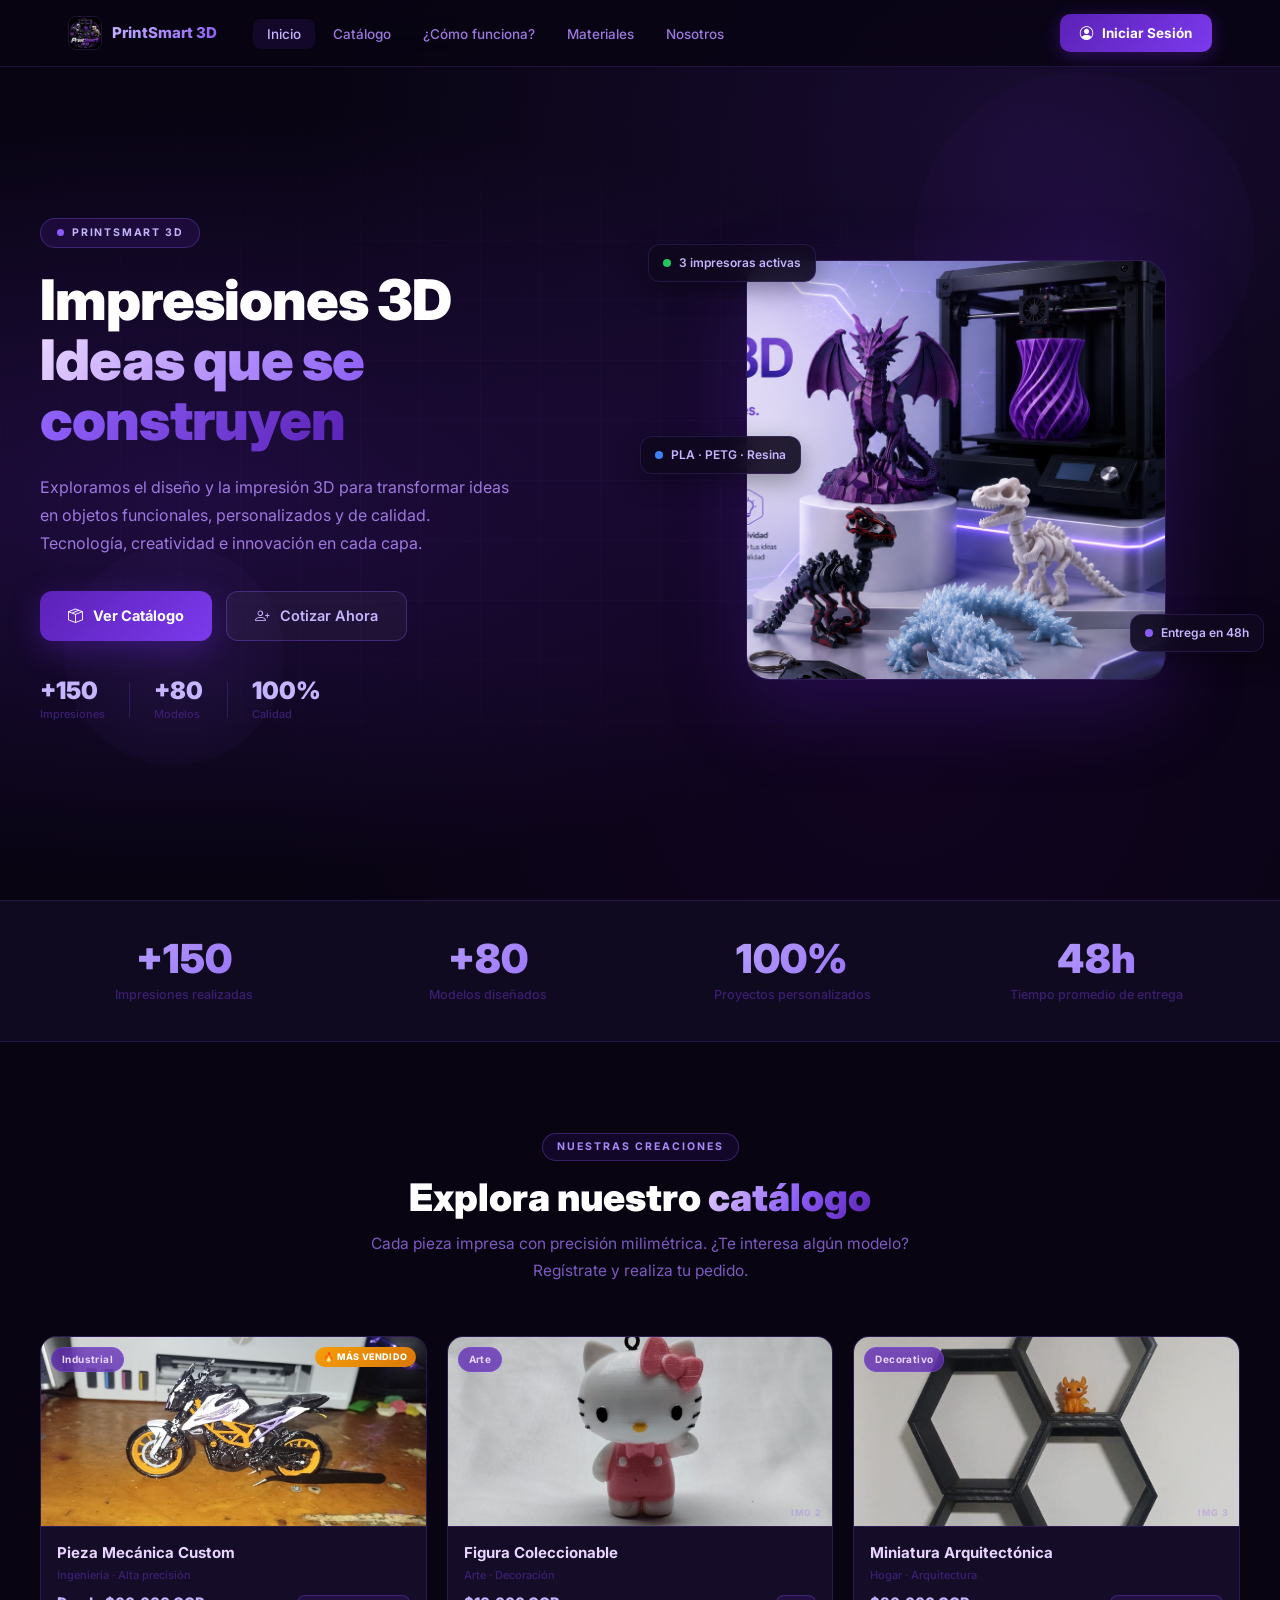
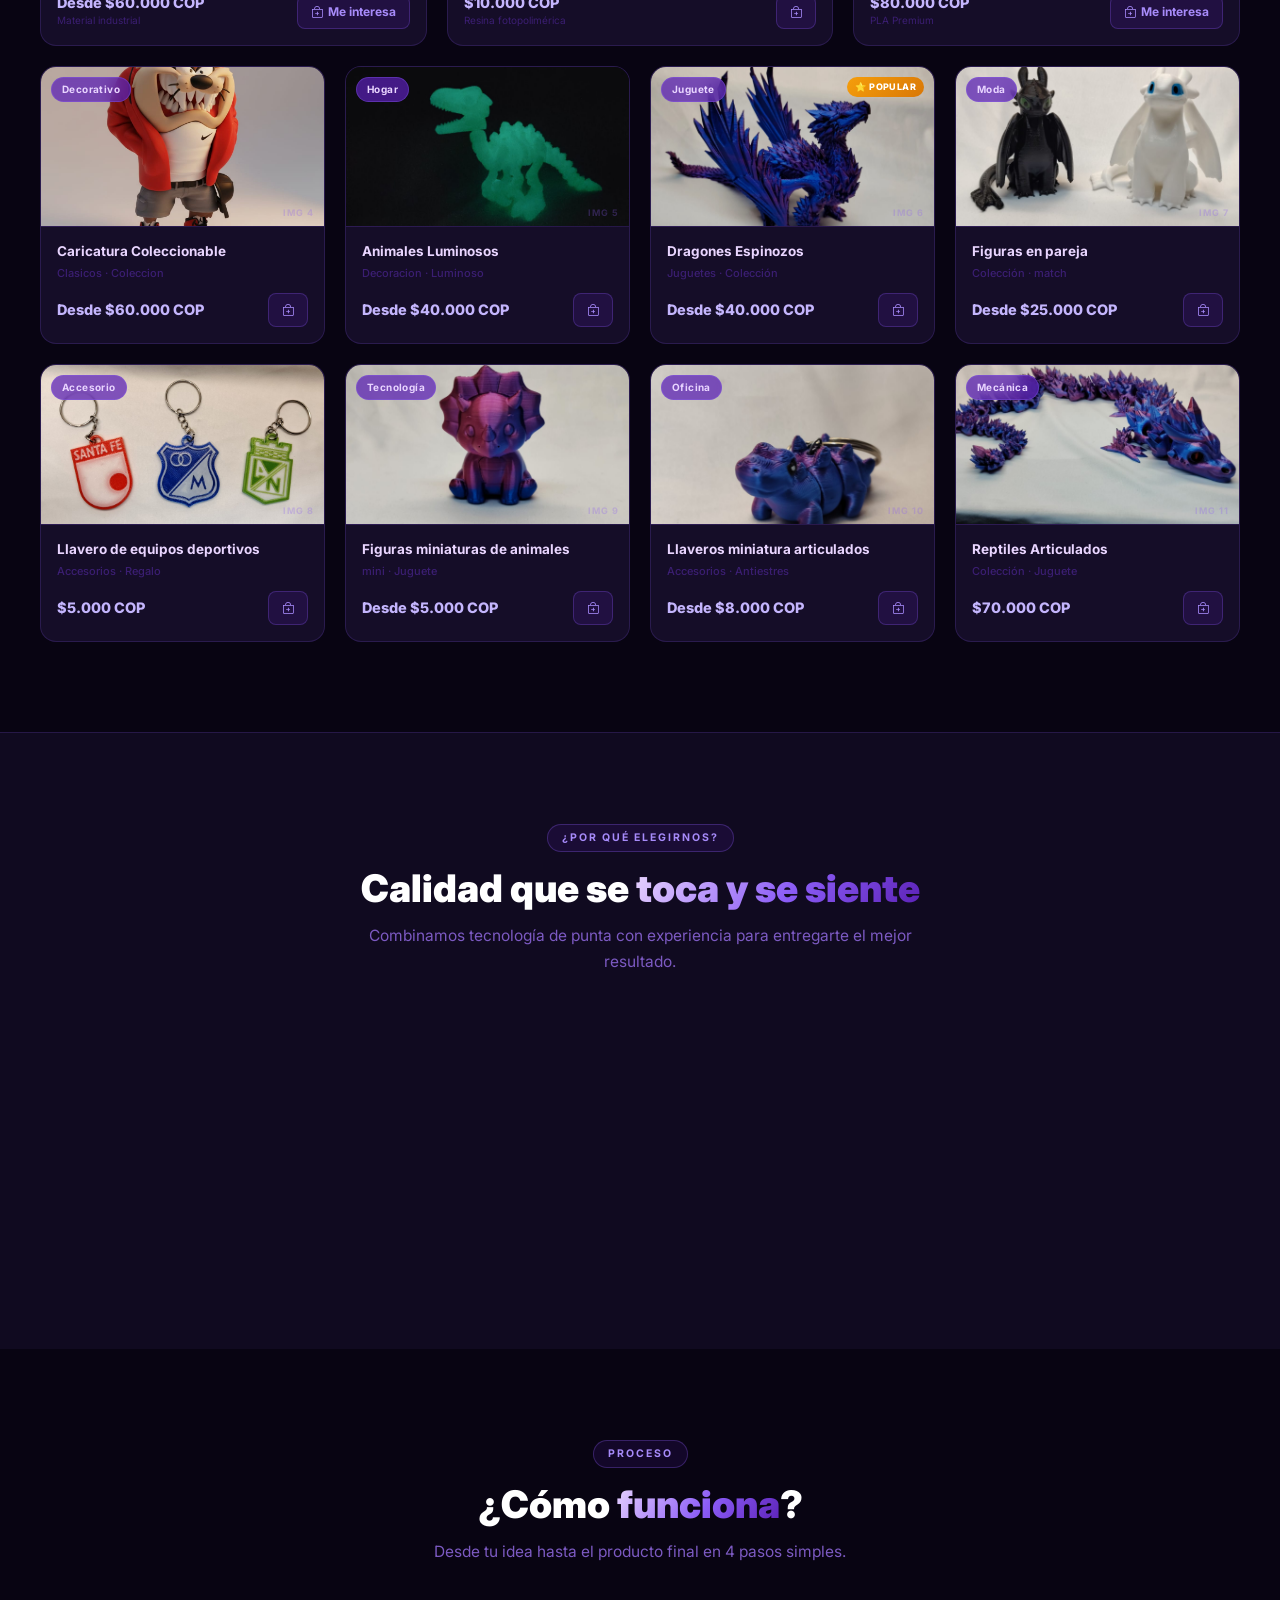
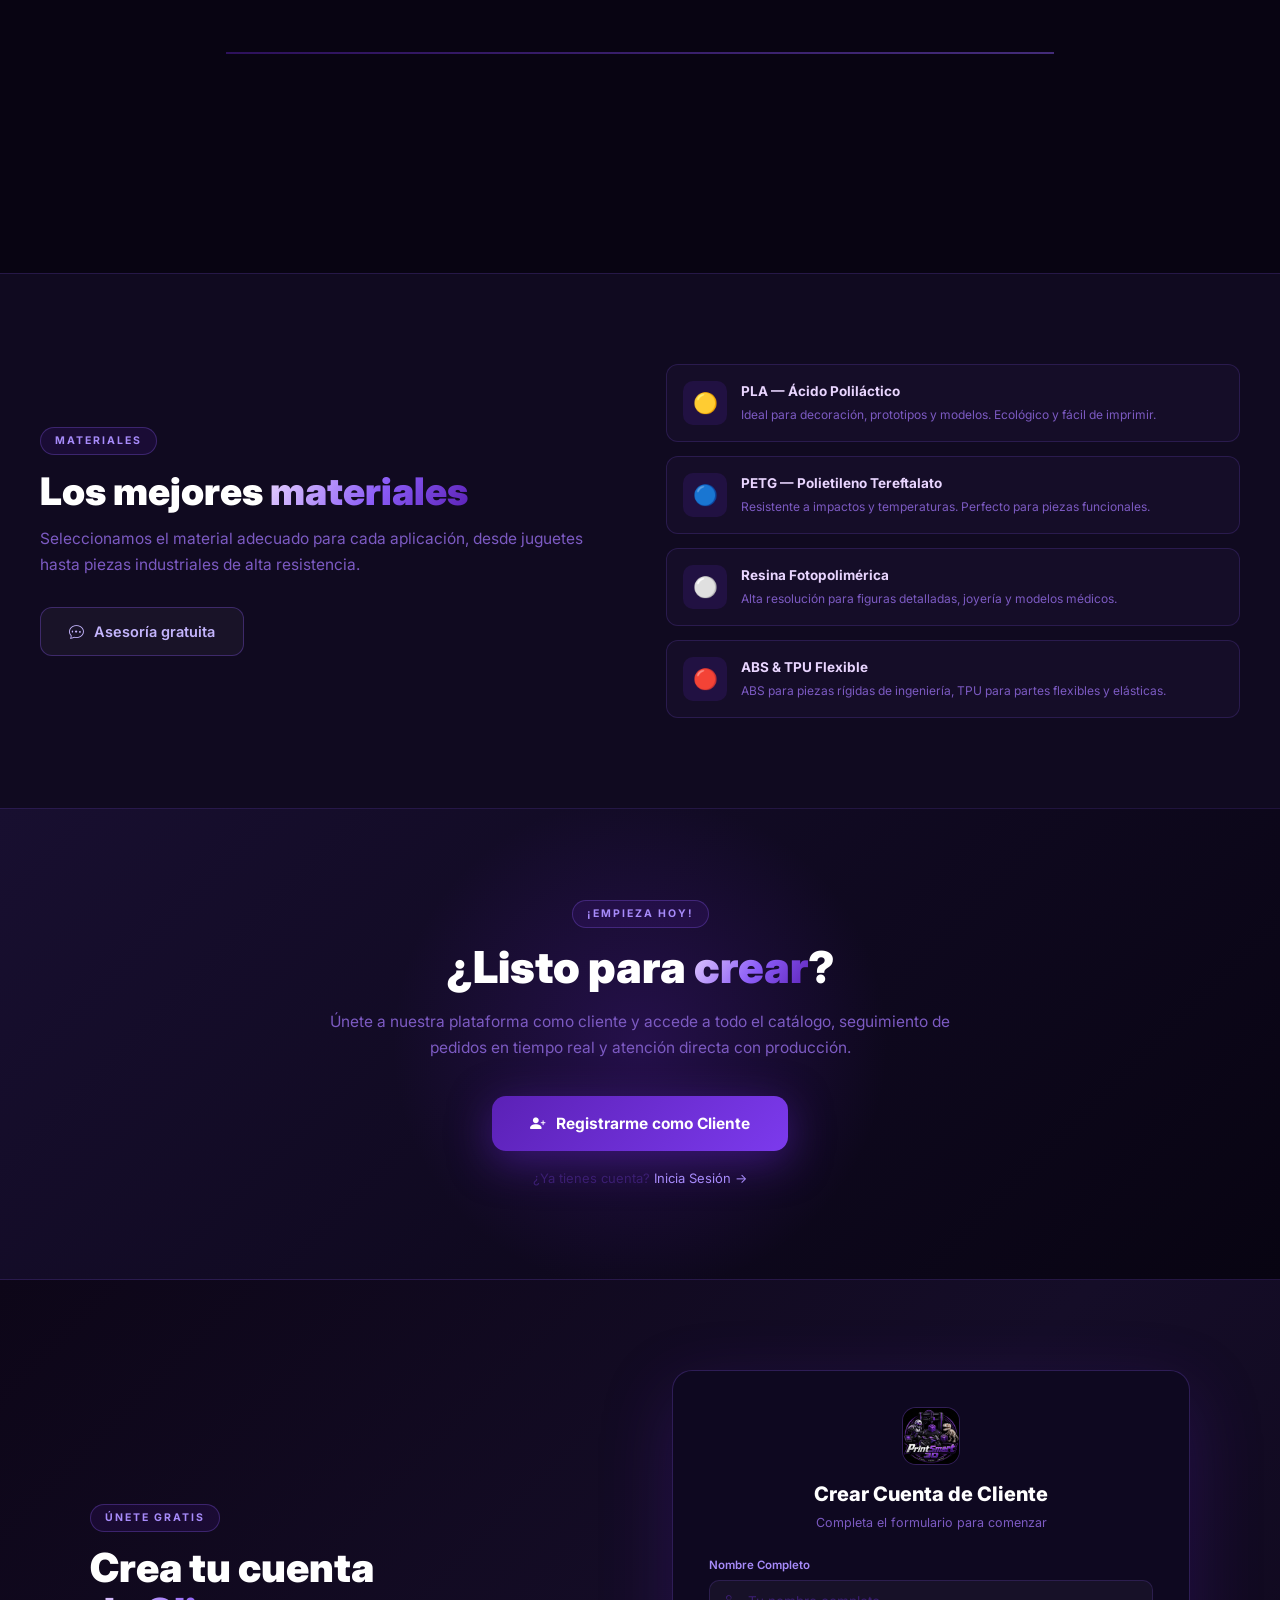
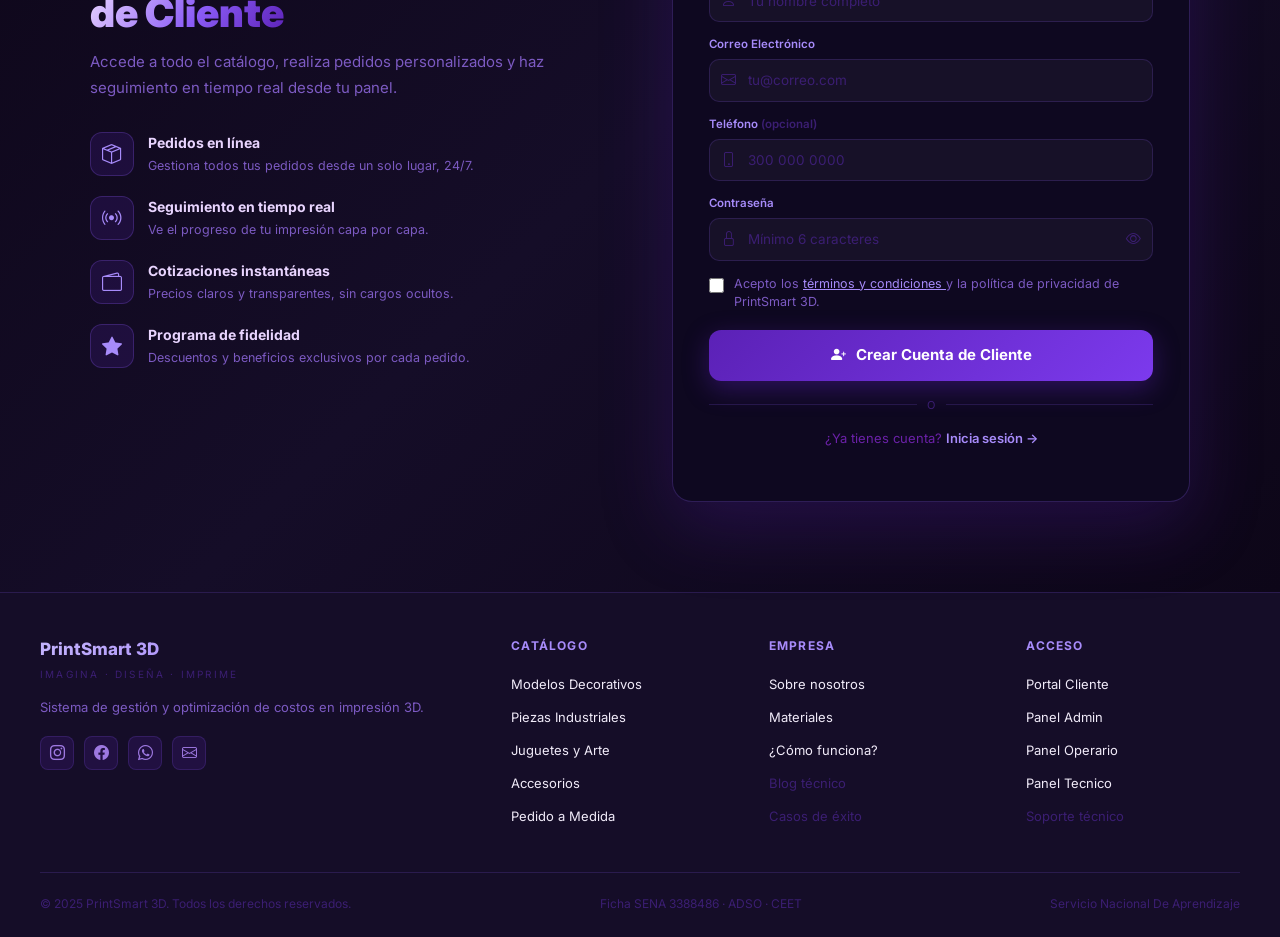
==== 3.TRIMESTRE/1.Prototipo Navegable/index.html @ fa4a5a11 "Modificación index catálogo" ====
<!DOCTYPE html>
<html lang="es">
<head>
  <meta charset="UTF-8" />
  <meta name="viewport" content="width=device-width, initial-scale=1.0"/>
  <title>PrintSmart 3D</title>
  <link rel="icon" type="image/jpeg" href="assets/logo2.jpeg"/>

  <!-- Bootstrap 5 -->
  <link href="https://cdn.jsdelivr.net/npm/bootstrap@5.3.2/dist/css/bootstrap.min.css" rel="stylesheet"/>
  <!-- Bootstrap Icons -->
  <link href="https://cdn.jsdelivr.net/npm/bootstrap-icons@1.11.3/font/bootstrap-icons.min.css" rel="stylesheet"/>
  <!-- Inter Font -->
  <link href="https://fonts.googleapis.com/css2?family=Inter:wght@400;500;600;700;800;900&display=swap" rel="stylesheet"/>

  <!-- CSS propios -->
  <link rel="stylesheet" href="css/variables.css"/>
  <link rel="stylesheet" href="css/landing.css"/>
  <link rel="stylesheet" href="css/style.css"/>
</head>
<body class="landing-body">

<!--NAVBAR-->
<nav class="lnav" id="lnav">
  <div class="lnav-inner">

    <a class="lnav-brand" href="#">
      <img src="assets/logo2.jpeg" alt="PrintSmart 3D" class="lnav-logo-img"/>
      <span class="lnav-brand-txt">PrintSmart 3D</span>
    </a>

    <ul class="lnav-links">
      <li><a href="#inicio"       class="lnav-active">Inicio</a></li>
      <li><a href="#catalogo">Catálogo</a></li>
      <li><a href="#como-funciona">¿Cómo funciona?</a></li>
      <li><a href="#materiales">Materiales</a></li>
      <li><a href="#nosotros">Nosotros</a></li>
    </ul>

    <button class="btn-lnav-login" onclick="abrirModal('Admin')">
      <i class="bi bi-person-circle"></i> Iniciar Sesión
    </button>

  </div>
</nav>

<!--HERO -->
<section class="hero-wrap" id="inicio">
  <div class="hero-grid-bg"></div>
  <div class="hero-orb o1"></div>
  <div class="hero-orb o2"></div>

  <div class="hero-inner">

    <!-- Texto izquierdo -->
    <div>
      <div class="hero-badge">
        <div class="badge-pulse"></div>
        PrintSmart 3D
      </div>

      <h1 class="hero-h1">
        Impresiones 3D<br>
        <span class="grad-txt">Ideas que se construyen</span>
      </h1>

      <p class="hero-desc">
        Exploramos el diseño y la impresión 3D para transformar ideas
        en objetos funcionales, personalizados y de calidad.
        Tecnología, creatividad e innovación en cada capa.
      </p>

      <div class="hero-btns">
        <button class="btn-hero-p"
          onclick="document.getElementById('catalogo').scrollIntoView({behavior:'smooth'})">
          <i class="bi bi-box-seam"></i> Ver Catálogo
        </button>
        <button class="btn-hero-s" onclick="irARegistro()">
          <i class="bi bi-person-plus"></i> Cotizar Ahora
        </button>
      </div>

      <div class="hero-ministats">
        <div class="hero-mini-item">
          <div class="hero-mini-num">+150</div>
          <div class="hero-mini-lbl">Impresiones</div>
        </div>
        <div class="hero-mini-div"></div>
        <div class="hero-mini-item">
          <div class="hero-mini-num">+80</div>
          <div class="hero-mini-lbl">Modelos</div>
        </div>
        <div class="hero-mini-div"></div>
        <div class="hero-mini-item">
          <div class="hero-mini-num">100%</div>
          <div class="hero-mini-lbl">Calidad</div>
        </div>
      </div>
    </div>

    <!-- Visual derecho — IMAGEN HERO (espacio para foto principal) -->
    <div class="hero-visual">
      <div class="hchip c1">
        <div class="cdot verde"></div> 3 impresoras activas
      </div>
      <div class="hchip c2">
        <div class="cdot morado"></div> Entrega en 48h
      </div>
      <div class="hchip c3">
        <div class="cdot azul"></div> PLA · PETG · Resina
      </div>

      <div class="hero-frame">
          <img src="img/impre.png"
              style="width:120%; height:120%; object-fit:cover;"/>
        </div>
      </div>
    </div>

  </div>
</section>

<!-- BARRA DE ESTADÍSTICAS -->
<section class="stats-bar">
  <div class="stats-inner">
    <div class="fade-up">
      <div class="stat-num">+150</div>
      <div class="stat-lbl">Impresiones realizadas</div>
    </div>
    <div class="fade-up">
      <div class="stat-num">+80</div>
      <div class="stat-lbl">Modelos diseñados</div>
    </div>
    <div class="fade-up">
      <div class="stat-num">100%</div>
      <div class="stat-lbl">Proyectos personalizados</div>
    </div>
    <div class="fade-up">
      <div class="stat-num">48h</div>
      <div class="stat-lbl">Tiempo promedio de entrega</div>
    </div>
  </div>
</section>

<!--CATÁLOGO — 11 PRODUCTOS -->
<section class="catalogo-sec" id="catalogo">
  <div class="sec-wrap">

    <div class="cat-header">
      <div class="sec-tag">Nuestras Creaciones</div>
      <h2 class="sec-h2">Explora nuestro <span class="grad-txt">catálogo</span></h2>
      <p class="sec-sub">
        Cada pieza impresa con precisión milimétrica.
        ¿Te interesa algún modelo? Regístrate y realiza tu pedido.
      </p>
    </div>

    <!-- ── FILA 1: 1 grande + 2 medianos ── -->
    <div class="prod-fila-top">

      <!-- PRODUCTO 1 — FEATURED -->
      <div class="pcard featured" onclick="mostrarInteres('Pieza Mecánica Custom')">
        <div class="pimg">
          <img src="img/7.jpeg"
              style="width:100%; height:100%; object-fit:cover;"/>
          <div class="pimg-icon">
            <i class="bi bi-gear-wide-connected"></i>
            <span class="pimg-lbl">AGREGA TU IMAGEN AQUÍ</span>
          </div>
          <span class="pbadge">Industrial</span>
          <span class="pbadge-hot">🔥 Más vendido</span>
          <span class="img-num">IMG 1</span>
        </div>
        <div class="pbody">
          <div class="pnombre">Pieza Mecánica Custom</div>
          <div class="pcategoria">Ingeniería · Alta precisión</div>
          <div class="pdesc">
            Piezas de repuesto o diseño propio para maquinaria industrial.
            Tolerancias ajustadas, material resistente a altas temperaturas.
          </div>
          <div class="ptags">
            <span class="ptag">PEEK</span>
            <span class="ptag">Nylon</span>
            <span class="ptag">ABS</span>
          </div>
          <div class="pfooter">
            <div>
              <div class="pprecio">Desde $60.000 COP</div>
              <div class="pmaterial">Material industrial</div>
            </div>
            <button class="btn-interes"
              onclick="event.stopPropagation(); mostrarInteres('Pieza Mecánica Custom')">
              <i class="bi bi-bag-plus"></i> Me interesa
            </button>
          </div>
        </div>
      </div>

      <!-- PRODUCTO 2 — MEDIUM -->
      <div class="pcard medium" onclick="mostrarInteres('Figura Coleccionable')">
        <div class="pimg">
            <img src="img/9.jpeg"
              style="width:100%; height:100%; object-fit:cover;"/>
          <div class="pimg-icon">
            <i class="bi bi-person-arms-up"></i>
          </div>
          <span class="pbadge">Arte</span>
          <span class="img-num">IMG 2</span>
        </div>
        <div class="pbody">
          <div class="pnombre">Figura Coleccionable</div>
          <div class="pcategoria">Arte · Decoración</div>
          <div class="pfooter">
            <div>
              <div class="pprecio">$10.000 COP</div>
              <div class="pmaterial">Resina fotopolimérica</div>
            </div>
           <button class="btn-interes"
              onclick="event.stopPropagation(); mostrarInteres('Pieza Mecánica Custom')">
              <i class="bi bi-bag-plus"></i>
            </button>
          </div>
        </div>
      </div>

      <!-- PRODUCTO 3 — MEDIUM -->
      <div class="pcard medium" onclick="mostrarInteres('Repisa Arquitectónica')">
        <div class="pimg">
          <img src="img/8.jpeg"
            style="width:100%; height:100%; object-fit:cover;"/>
          <div class="pimg-icon">
            <i class="bi bi-buildings"></i>
          </div>
          <span class="pbadge">Decorativo</span>
          <span class="img-num">IMG 3</span>
        </div>
        <div class="pbody">
          <div class="pnombre">Miniatura Arquitectónica</div>
          <div class="pcategoria">Hogar · Arquitectura</div>
          <div class="pfooter">
            <div>
              <div class="pprecio">$80.000 COP</div>
              <div class="pmaterial">PLA Premium</div>
            </div>
            <button class="btn-interes"
              onclick="event.stopPropagation(); mostrarInteres('Repisa Arquitectónica')">
              <i class="bi bi-bag-plus"></i> Me interesa
            </button>
          </div>
        </div>
      </div>

    </div><!-- fin fila-top -->

    <!-- ── FILA 2: 4 pequeños ── -->
    <div class="prod-fila-mid">

      <!-- PRODUCTO 4 -->
      <div class="pcard small" onclick="mostrarInteres('Caricatura Coleccionable')">
        <div class="pimg">
          <img src="img/6.jpeg"
              style="width:100%; height:100%; object-fit:cover;"/>
          <div class="pimg-icon"><i class="bi bi-tsunami"></i></div>
          <span class="pbadge">Decorativo</span>
          <span class="img-num">IMG 4</span>
        </div>
        <div class="pbody">
          <div class="pnombre">Caricatura Coleccionable</div>
          <div class="pcategoria">Clasicos · Coleccion</div>
          <div class="pfooter">
            <div><div class="pprecio">Desde $60.000 COP</div></div>
            <button class="btn-interes"
              onclick="event.stopPropagation(); mostrarInteres('Caricatura Coleccionable')">
              <i class="bi bi-bag-plus"></i>
            </button>
          </div>
        </div>
      </div>

      <!-- PRODUCTO 5 -->
      <div class="pcard small" onclick="mostrarInteres('Animales Luminosos')">
        <div class="pimg">
          <img src="img/5.jpeg"
              style="width:100%; height:100%; object-fit:cover;"/>
          <div class="pimg-icon"><i class="bi bi-flower1"></i></div>
          <span class="pbadge">Hogar</span>
          <span class="img-num">IMG 5</span>
        </div>
        <div class="pbody">
          <div class="pnombre">Animales Luminosos</div>
          <div class="pcategoria">Decoracion · Luminoso</div>
          <div class="pfooter">
            <div><div class="pprecio">Desde $40.000 COP</div></div>
            <button class="btn-interes"
              onclick="event.stopPropagation(); mostrarInteres('Animales Luminosos')">
              <i class="bi bi-bag-plus"></i>
            </button>
          </div>
        </div>
      </div>

      <!-- PRODUCTO 6 -->
      <div class="pcard small" onclick="mostrarInteres('Dragones Espinozos')">
        <div class="pimg">
         <img src="img/4.jpeg"
              style="width:100%; height:100%; object-fit:cover;"/>
          <div class="pimg-icon"><i class="bi bi-diagram-3"></i></div>
          <span class="pbadge">Juguete</span>
          <span class="pbadge-hot">⭐ Popular</span>
          <span class="img-num">IMG 6</span>
        </div>
        <div class="pbody">
          <div class="pnombre">Dragones Espinozos</div>
          <div class="pcategoria">Juguetes · Colección</div>
          <div class="pfooter">
            <div><div class="pprecio">Desde $40.000 COP</div></div>
            <button class="btn-interes"
              onclick="event.stopPropagation(); mostrarInteres('Dragones Espinozos')">
              <i class="bi bi-bag-plus"></i>
            </button>
          </div>
        </div>
      </div>

      <!-- PRODUCTO 7 -->
      <div class="pcard small" onclick="mostrarInteres('Figuras en pareja')">
        <div class="pimg">
          <img src="img/2.jpeg"
              style="width:100%; height:100%; object-fit:cover;"/>
          <div class="pimg-icon"><i class="bi bi-gem"></i></div>
          <span class="pbadge">Moda</span>
          <span class="img-num">IMG 7</span>
        </div>
        <div class="pbody">
          <div class="pnombre">Figuras en pareja</div>
          <div class="pcategoria">Colección · match</div>
          <div class="pfooter">
            <div><div class="pprecio">Desde $25.000 COP</div></div>
            <button class="btn-interes"
              onclick="event.stopPropagation(); mostrarInteres('Figuras en pareja')">
              <i class="bi bi-bag-plus"></i>
            </button>
          </div>
        </div>
      </div>

    </div><!-- fin fila-mid -->

    <!-- ── FILA 3: 4 pequeños ── -->
    <div class="prod-fila-bot">

      <!-- PRODUCTO 8 -->
      <div class="pcard small" onclick="mostrarInteres('Llavero de equipos deportivos')">
        <div class="pimg">
          <img src="img/3.jpeg"
              style="width:100%; height:100%; object-fit:cover;"/>
          <div class="pimg-icon"><i class="bi bi-key-fill"></i></div>
          <span class="pbadge">Accesorio</span>
          <span class="img-num">IMG 8</span>
        </div>
        <div class="pbody">
          <div class="pnombre">Llavero de equipos deportivos</div>
          <div class="pcategoria">Accesorios · Regalo</div>
          <div class="pfooter">
            <div><div class="pprecio">$5.000 COP</div></div>
            <button class="btn-interes"
              onclick="event.stopPropagation(); mostrarInteres('Llavero de equipos deportivos')">
              <i class="bi bi-bag-plus"></i>
            </button>
          </div>
        </div>
      </div>

      <!-- PRODUCTO 9 -->
      <div class="pcard small" onclick="mostrarInteres('Figuras miniaturas de animales')">
        <div class="pimg">
          <img src="img/12.jpeg"
              style="width:100%; height:100%; object-fit:cover;"/>
          <div class="pimg-icon"><i class="bi bi-motherboard"></i></div>
          <span class="pbadge">Tecnología</span>
          <span class="img-num">IMG 9</span>
        </div>
        <div class="pbody">
          <div class="pnombre">Figuras miniaturas de animales</div>
          <div class="pcategoria">mini · Juguete</div>
          <div class="pfooter">
            <div><div class="pprecio">Desde $5.000 COP</div></div>
            <button class="btn-interes"
              onclick="event.stopPropagation(); mostrarInteres('Figuras miniaturas de animales')">
              <i class="bi bi-bag-plus"></i>
            </button>
          </div>
        </div>
      </div>

      <!-- PRODUCTO 10 -->
      <div class="pcard small" onclick="mostrarInteres('Llaveros miniatura articulados')">
        <div class="pimg">
         <img src="img/11.jpeg"
              style="width:100%; height:100%; object-fit:cover;"/>
          <div class="pimg-icon"><i class="bi bi-laptop"></i></div>
          <span class="pbadge">Oficina</span>
          <span class="img-num">IMG 10</span>
        </div>
        <div class="pbody">
          <div class="pnombre">Llaveros miniatura articulados</div>
          <div class="pcategoria">Accesorios · Antiestres</div>
          <div class="pfooter">
            <div><div class="pprecio">Desde $8.000 COP</div></div>
            <button class="btn-interes"
              onclick="event.stopPropagation(); mostrarInteres('Llaveros miniatura articulados')">
              <i class="bi bi-bag-plus"></i>
            </button>
          </div>
        </div>
      </div>

      <!-- PRODUCTO 11 -->
      <div class="pcard small" onclick="mostrarInteres('Reptiles Articulados')">
        <div class="pimg">
          <img src="img/1.jpeg"
              style="width:100%; height:100%; object-fit:cover;"/>
          <div class="pimg-icon"><i class="bi bi-gear-fill"></i></div>
          <span class="pbadge">Mecánica</span>
          <span class="img-num">IMG 11</span>
        </div>
        <div class="pbody">
          <div class="pnombre">Reptiles Articulados</div>
          <div class="pcategoria">Colección · Juguete</div>
          <div class="pfooter">
            <div><div class="pprecio">$70.000 COP</div></div>
            <button class="btn-interes"
              onclick="event.stopPropagation(); mostrarInteres('Reptiles Articulados')">
              <i class="bi bi-bag-plus"></i>
            </button>
          </div>
        </div>
      </div>

    </div><!-- fin fila-bot -->

  </div><!-- fin sec-wrap -->
</section>

<!--¿POR QUÉ ELEGIRNOS?-->
<section class="features-sec" id="nosotros">
  <div class="sec-wrap text-center">
    <div class="sec-tag">¿Por qué elegirnos?</div>
    <h2 class="sec-h2">Calidad que se <span class="grad-txt">toca y se siente</span></h2>
    <p class="sec-sub">
      Combinamos tecnología de punta con experiencia para entregarte el mejor resultado.
    </p>

    <div class="features-grid">
      <div class="fcard fade-up">
        <div class="fcard-ico">🖨️</div>
        <div class="fcard-titulo">Diseño 3D a Medida</div>
        <div class="fcard-desc">
          Modelamos desde cero o adaptamos tu archivo.
          Resolución de hasta 0.05 mm por capa.
        </div>
      </div>
      <div class="fcard fade-up">
        <div class="fcard-ico">🧪</div>
        <div class="fcard-titulo">Materiales Variados</div>
        <div class="fcard-desc">
          PLA, PETG, ABS, TPU, Resina fotopolimérica
          y más según tu necesidad específica.
        </div>
      </div>
      <div class="fcard fade-up">
        <div class="fcard-ico">🎯</div>
        <div class="fcard-titulo">Impresión Precisa</div>
        <div class="fcard-desc">
          Control de calidad en cada etapa del proceso.
          Cada capa, un compromiso con el detalle.
        </div>
      </div>
      <div class="fcard fade-up">
        <div class="fcard-ico">⚡</div>
        <div class="fcard-titulo">Entrega Rápida</div>
        <div class="fcard-desc">
          Desde prototipos hasta proyectos creativos.
          Entrega garantizada en 24–72 horas.
        </div>
      </div>
    </div>
  </div>
</section>

<!-- ¿CÓMO FUNCIONA?-->
<section class="proceso-sec" id="como-funciona">
  <div class="sec-wrap text-center">
    <div class="sec-tag">Proceso</div>
    <h2 class="sec-h2">¿Cómo <span class="grad-txt">funciona</span>?</h2>
    <p class="sec-sub">Desde tu idea hasta el producto final en 4 pasos simples.</p>

    <div class="proceso-steps">
      <div class="pstep fade-up">
        <div class="step-num">01</div>
        <div class="step-titulo">Elige tu modelo</div>
        <div class="step-desc">
          Explora nuestro catálogo o cuéntanos tu idea personalizada.
        </div>
      </div>
      <div class="pstep fade-up">
        <div class="step-num">02</div>
        <div class="step-titulo">Regístrate</div>
        <div class="step-desc">
          Crea tu cuenta de cliente para gestionar y rastrear tu pedido.
        </div>
      </div>
      <div class="pstep fade-up">
        <div class="step-num">03</div>
        <div class="step-titulo">Imprimimos</div>
        <div class="step-desc">
          Nuestros técnicos procesan y validan cada pieza con precisión.
        </div>
      </div>
      <div class="pstep fade-up">
        <div class="step-num">04</div>
        <div class="step-titulo">Entregamos</div>
        <div class="step-desc">
          Recibe tu producto terminado con garantía de calidad incluida.
        </div>
      </div>
    </div>
  </div>
</section>

<!-- MATERIALES-->
<section class="mat-sec" id="materiales">
  <div class="sec-wrap">
    <div class="mat-grid">

      <div>
        <div class="sec-tag">Materiales</div>
        <h2 class="sec-h2" style="text-align:left;">
          Los mejores <span class="grad-txt">materiales</span>
        </h2>
        <p class="sec-sub" style="text-align:left; max-width:100%; margin:0 0 28px;">
          Seleccionamos el material adecuado para cada aplicación,
          desde juguetes hasta piezas industriales de alta resistencia.
        </p>
        <button class="btn-hero-s" onclick="abrirModal('Cliente')">
          <i class="bi bi-chat-dots"></i> Asesoría gratuita
        </button>
      </div>

      <div>
        <div class="mat-item fade-up">
          <div class="mat-ico">🟡</div>
          <div>
            <div class="mat-nombre">PLA — Ácido Poliláctico</div>
            <div class="mat-desc">
              Ideal para decoración, prototipos y modelos. Ecológico y fácil de imprimir.
            </div>
          </div>
        </div>
        <div class="mat-item fade-up">
          <div class="mat-ico">🔵</div>
          <div>
            <div class="mat-nombre">PETG — Polietileno Tereftalato</div>
            <div class="mat-desc">
              Resistente a impactos y temperaturas. Perfecto para piezas funcionales.
            </div>
          </div>
        </div>
        <div class="mat-item fade-up">
          <div class="mat-ico">⚪</div>
          <div>
            <div class="mat-nombre">Resina Fotopolimérica</div>
            <div class="mat-desc">
              Alta resolución para figuras detalladas, joyería y modelos médicos.
            </div>
          </div>
        </div>
        <div class="mat-item fade-up">
          <div class="mat-ico">🔴</div>
          <div>
            <div class="mat-nombre">ABS & TPU Flexible</div>
            <div class="mat-desc">
              ABS para piezas rígidas de ingeniería, TPU para partes flexibles y elásticas.
            </div>
          </div>
        </div>
      </div>

    </div>
  </div>
</section>

<!--CTA FINAL-->
<section class="cta-sec">
  <div class="cta-glow"></div>
  <div class="cta-inner">
    <div class="sec-tag">¡Empieza hoy!</div>
    <h2 class="cta-h2">
      ¿Listo para <span class="grad-txt">crear</span>?
    </h2>
    <p class="cta-desc">
      Únete a nuestra plataforma como cliente y accede a todo el catálogo,
      seguimiento de pedidos en tiempo real y atención directa con producción.
    </p>
    <button class="btn-cta" onclick="irARegistro()">
    <i class="bi bi-person-plus-fill"></i>
    Registrarme como Cliente
  </button>
    <div class="cta-link">
      ¿Ya tienes cuenta?
      <span onclick="abrirModal('Admin')">Inicia Sesión →</span>
    </div>
  </div>
</section>
<!--SECCIÓN REGISTRO — Crear Cuenta de Cliente-->
<section class="registro-sec" id="sec-registro">
  <div class="registro-inner">

    <!-- Lado izquierdo: Beneficios -->
    <div>
      <div class="sec-tag">Únete gratis</div>
      <h2 class="reg-titulo">
        Crea tu cuenta<br>
        <span class="grad-txt">de Cliente</span>
      </h2>
      <p class="reg-desc">
        Accede a todo el catálogo, realiza pedidos personalizados
        y haz seguimiento en tiempo real desde tu panel.
      </p>

      <div class="reg-beneficios">

        <div class="reg-ben-item">
          <div class="reg-ben-ico"><i class="bi bi-box-seam"></i></div>
          <div>
            <div class="reg-ben-titulo">Pedidos en línea</div>
            <div class="reg-ben-sub">Gestiona todos tus pedidos desde un solo lugar, 24/7.</div>
          </div>
        </div>

        <div class="reg-ben-item">
          <div class="reg-ben-ico"><i class="bi bi-broadcast"></i></div>
          <div>
            <div class="reg-ben-titulo">Seguimiento en tiempo real</div>
            <div class="reg-ben-sub">Ve el progreso de tu impresión capa por capa.</div>
          </div>
        </div>

        <div class="reg-ben-item">
          <div class="reg-ben-ico"><i class="bi bi-wallet2"></i></div>
          <div>
            <div class="reg-ben-titulo">Cotizaciones instantáneas</div>
            <div class="reg-ben-sub">Precios claros y transparentes, sin cargos ocultos.</div>
          </div>
        </div>

        <div class="reg-ben-item">
          <div class="reg-ben-ico"><i class="bi bi-star-fill"></i></div>
          <div>
            <div class="reg-ben-titulo">Programa de fidelidad</div>
            <div class="reg-ben-sub">Descuentos y beneficios exclusivos por cada pedido.</div>
          </div>
        </div>

      </div>
    </div>

    <!-- Lado derecho: Formulario -->
    <div>
      <div class="reg-form-card">

        <div class="reg-form-header">
          <div class="reg-form-logo">
            <img src="assets/logo2.jpeg" alt="PrintSmart 3D"/>
          </div>
          <div class="reg-form-titulo">Crear Cuenta de Cliente</div>
          <div class="reg-form-sub">Completa el formulario para comenzar</div>
        </div>

        <!-- Alerta error -->
        <div class="reg-form-error" id="regFormError"></div>

        <!-- Nombre -->
        <label class="reg-lbl">Nombre Completo</label>
        <div class="reg-field-wrap">
          <i class="bi bi-person reg-field-ico"></i>
          <input type="text" class="reg-field" id="regfNombre"
                 placeholder="Tu nombre completo"/>
        </div>

        <!-- Email -->
        <label class="reg-lbl">Correo Electrónico</label>
        <div class="reg-field-wrap">
          <i class="bi bi-envelope reg-field-ico"></i>
          <input type="email" class="reg-field" id="regfEmail"
                 placeholder="tu@correo.com"/>
        </div>

        <!-- Teléfono -->
        <label class="reg-lbl">
          Teléfono <span style="color:#3B1E72;">(opcional)</span>
        </label>
        <div class="reg-field-wrap">
          <i class="bi bi-phone reg-field-ico"></i>
          <input type="tel" class="reg-field" id="regfTelefono"
                 placeholder="300 000 0000"/>
        </div>

        <!-- Contraseña -->
        <label class="reg-lbl">Contraseña</label>
        <div class="reg-field-wrap">
          <i class="bi bi-lock reg-field-ico"></i>
          <input type="password" class="reg-field" id="regfPass"
                 placeholder="Mínimo 6 caracteres"
                 style="padding-right:42px;"/>
          <span class="reg-field-eye" onclick="toggleRegfPass()">
            <i class="bi bi-eye" id="regfOjo"></i>
          </span>
        </div>

        <!-- Términos -->
        <div style="display:flex;align-items:flex-start;gap:10px;margin-bottom:18px;">
          <input type="checkbox" id="regfTerminos"
                 style="margin-top:3px;accent-color:#7C3AED;
                        cursor:pointer;flex-shrink:0;
                        width:15px;height:15px;"/>
          <label for="regfTerminos"
                 style="font-size:12.5px;color:#7C5AC2;
                        cursor:pointer;line-height:1.5;">
            Acepto los
            <a href="#" style="color:#A78BFA;text-decoration:underline;">
              términos y condiciones
            </a>
            y la política de privacidad de PrintSmart 3D.
          </label>
        </div>

        <!-- Botón -->
        <button class="reg-btn" onclick="registrarClienteForm()">
          <i class="bi bi-person-plus-fill"></i>
          Crear Cuenta de Cliente
        </button>

        <!-- Divider -->
        <div class="reg-divider">
          <div class="reg-divider-line"></div>
          <span>o</span>
          <div class="reg-divider-line"></div>
        </div>

        <p style="text-align:center;font-size:13px;color:#6B21A8;">
          ¿Ya tienes cuenta?
          <span onclick="abrirModal('Cliente')"
                style="color:#A78BFA;cursor:pointer;font-weight:600;">
            Inicia sesión →
          </span>
        </p>

      </div>
    </div>

  </div>
</section>
<!-- FOOTER-->
<footer class="lfooter">
  <div class="footer-grid">

    <div>
      <div class="fbrand-name">PrintSmart 3D</div>
      <div class="ftagline">Imagina · Diseña · Imprime</div>
      <div class="fdesc">
        Sistema de gestión y optimización de costos en impresión 3D.
      </div>
      <div class="fsocials">
        <a class="fsocial-btn" href="#"><i class="bi bi-instagram"></i></a>
        <a class="fsocial-btn" href="#"><i class="bi bi-facebook"></i></a>
        <a class="fsocial-btn" href="#"><i class="bi bi-whatsapp"></i></a>
        <a class="fsocial-btn" href="#"><i class="bi bi-envelope"></i></a>
      </div>
    </div>

    <div>
      <div class="fcol-title">Catálogo</div>
      <ul class="flinks">
        <li><a onclick="document.getElementById('catalogo').scrollIntoView({behavior:'smooth'})">Modelos Decorativos</a></li>
        <li><a onclick="document.getElementById('catalogo').scrollIntoView({behavior:'smooth'})">Piezas Industriales</a></li>
        <li><a onclick="document.getElementById('catalogo').scrollIntoView({behavior:'smooth'})">Juguetes y Arte</a></li>
        <li><a onclick="document.getElementById('catalogo').scrollIntoView({behavior:'smooth'})">Accesorios</a></li>
        <li><a onclick="abrirModal('Cliente')">Pedido a Medida</a></li>
      </ul>
    </div>

    <div>
      <div class="fcol-title">Empresa</div>
      <ul class="flinks">
        <li><a onclick="document.getElementById('nosotros').scrollIntoView({behavior:'smooth'})">Sobre nosotros</a></li>
        <li><a onclick="document.getElementById('materiales').scrollIntoView({behavior:'smooth'})">Materiales</a></li>
        <li><a onclick="document.getElementById('como-funciona').scrollIntoView({behavior:'smooth'})">¿Cómo funciona?</a></li>
        <li><a href="#">Blog técnico</a></li>
        <li><a href="#">Casos de éxito</a></li>
      </ul>
    </div>

    <div>
      <div class="fcol-title">Acceso</div>
      <ul class="flinks">
        <li><a onclick="abrirModal('Cliente')">Portal Cliente</a></li>
        <li><a onclick="abrirModal('Admin')">Panel Admin</a></li>
        <li><a onclick="abrirModal('Operador')">Panel Operario</a></li>
        <li><a onclick="abrirModal('Tecnico')">Panel Tecnico</a></li>
        <li><a href="#">Soporte técnico</a></li>
      </ul>
    </div>

  </div>

  <div class="footer-bottom">
    <span>© 2025 PrintSmart 3D. Todos los derechos reservados.</span>
    <span>Ficha SENA 3388486 · ADSO · CEET</span>
    <span>Servicio Nacional De Aprendizaje</span>
  </div>
</footer>

<!-- MODAL LOGIN / REGISTRO-->
<div class="modal-ov" id="modalOv" onclick="cerrarModalClick(event)">
  <div class="modal-box" id="modalBox">

    <!-- Cerrar -->
    <button class="modal-close-btn" onclick="cerrarModal()">
      <i class="bi bi-x"></i>
    </button>

    <!-- Logo -->
    <div class="modal-logo">
      <img src="assets/logo2.jpeg" alt="PrintSmart 3D"/>
    </div>

    <div class="modal-titulo" id="mTitulo">PrintSmart 3D</div>
    <div class="modal-subtitulo" id="mSubtitulo">Selecciona tu perfil de acceso</div>

    <!-- Tabs -->
    <div class="modal-tabs">
      <button class="mtab" id="tab-Admin"
        onclick="selectModalRol('Admin', this)">
        <i class="bi bi-shield-check"></i> Admin
      </button>
      <button class="mtab" id="tab-Operador"
        onclick="selectModalRol('Operador', this)">
        <i class="bi bi-tools"></i> Operario
      </button>
      <button class="mtab" id="tab-Operador"
      onclick="selectModalRol('Operador', this)">
      <i class="bi bi-tools"></i> Tecnico
      </button>
      <button class="mtab" id="tab-Cliente"
        onclick="selectModalRol('Cliente', this)">
        <i class="bi bi-person"></i> Cliente
      </button>
    </div>

    </div>

    <!-- Descripción del rol -->
    <div class="modal-rol-box" id="mRolBox">
      <i class="bi bi-info-circle" id="mRolIcono"></i>
      <span id="mRolTexto">
        Acceso total: usuarios, configuración, reportes financieros y control de toda la operación.
      </span>
    </div>
    <div class="role-desc" id="desc-Tecnico" style="display:none">
    <span>Acceso al panel de mantenimiento, diagnóstico de impresoras e historial de intervenciones.</span>
    </div>

    <!-- SECCIÓN LOGIN (Admin / Operario) -->
    <div id="secLogin">
      <div class="modal-err" id="mErr"></div>

      <label class="mlbl">Correo Electrónico</label>
      <div class="mfield-wrap">
        <i class="bi bi-envelope mfield-ico"></i>
        <input type="email" class="mfield" id="mEmail"
               placeholder="admin@printsmart3d.com"/>
      </div>

      <label class="mlbl">Contraseña</label>
      <div class="mfield-wrap">
        <i class="bi bi-lock mfield-ico"></i>
        <input type="password" class="mfield" id="mPass"
               placeholder="••••••••" style="padding-right:40px;"/>
        <span class="mfield-eye" onclick="togglePassLogin()">
          <i class="bi bi-eye" id="mOjoLogin"></i>
        </span>
      </div>

      <div style="text-align:right; margin-bottom:14px;">
        <a href="#" style="font-size:11.5px; color:#7C3AED; text-decoration:none;">
          ¿Olvidaste tu contraseña?
        </a>
      </div>

      <button class="btn-modal-accion" id="btnLogin" onclick="iniciarSesionModal()">
        Iniciar Sesión &nbsp;<i class="bi bi-arrow-right"></i>
      </button>

      <div class="modal-div">
        <div class="modal-div-line"></div>
        <span>o</span>
        <div class="modal-div-line"></div>
      </div>
      <div class="modal-link-txt">
      ¿No tienes cuenta?
      <span onclick="irARegistro()">Regístrate aquí ↓</span>
      </div>
        </span>
      </div>
    </div>

    <!-- SECCIÓN REGISTRO CLIENTE -->
    <div id="secRegistro" style="display:none;">
      <div class="modal-err" id="mErrReg"></div>

      <!-- Box de producto de interés -->
      <div class="prod-interes-box" id="prodInteresBox">
        <i class="bi bi-bag-check" style="margin-right:6px;"></i>
        Interesado en: <strong id="prodInteresNombre"></strong>
      </div>

      <label class="mlbl">Nombre Completo</label>
      <div class="mfield-wrap">
        <i class="bi bi-person mfield-ico"></i>
        <input type="text" class="mfield" id="rNombre"
               placeholder="Tu nombre completo"/>
      </div>

      <label class="mlbl">Correo Electrónico</label>
      <div class="mfield-wrap">
        <i class="bi bi-envelope mfield-ico"></i>
        <input type="email" class="mfield" id="rEmail"
               placeholder="tu@correo.com"/>
      </div>

      <label class="mlbl">Teléfono <span style="color:#3B1E72;">(opcional)</span></label>
      <div class="mfield-wrap">
        <i class="bi bi-phone mfield-ico"></i>
        <input type="tel" class="mfield" id="rTelefono"
               placeholder="300 000 0000"/>
      </div>

      <label class="mlbl">Contraseña</label>
      <div class="mfield-wrap">
        <i class="bi bi-lock mfield-ico"></i>
        <input type="password" class="mfield" id="rPass"
               placeholder="Mínimo 6 caracteres" style="padding-right:40px;"/>
        <span class="mfield-eye" onclick="togglePassReg()">
          <i class="bi bi-eye" id="mOjoReg"></i>
        </span>
      </div>

      <div style="display:flex; align-items:flex-start; gap:8px; margin-bottom:16px;">
        <input type="checkbox" id="terminos"
               style="margin-top:3px; accent-color:#7C3AED; cursor:pointer; flex-shrink:0;"/>
        <label for="terminos"
               style="font-size:11.5px; color:#7C5AC2; cursor:pointer; line-height:1.5;">
          Acepto los <a href="#" style="color:#A78BFA;">términos y condiciones</a>
          y la política de privacidad de PrintSmart 3D.
        </label>
      </div>

      <button class="btn-modal-accion" onclick="registrarCliente()">
        <i class="bi bi-person-check"></i> Crear Cuenta de Cliente
      </button>

      <div class="modal-div">
        <div class="modal-div-line"></div>
        <span>o</span>
        <div class="modal-div-line"></div>
      </div>
      <div class="modal-link-txt">
        ¿Ya tienes cuenta?
        <span onclick="selectModalRol('Admin', document.getElementById('tab-Admin'))">
          Inicia sesión →
        </span>
      </div>
    </div>

    <!-- PANTALLA DE ÉXITO -->
    <div class="modal-exito" id="secExito">
      <div class="exito-ico">✓</div>
      <h3 style="color:white; font-size:20px; font-weight:800; margin-bottom:8px;">
        ¡Registro exitoso!
      </h3>
      <p style="color:#9D78E0; font-size:13.5px; line-height:1.65; margin-bottom:22px;">
        Bienvenido a PrintSmart 3D. En breve recibirás un correo de confirmación
        con los detalles de tu cuenta y acceso al portal de cliente.
      </p>
      <button class="btn-modal-accion" onclick="cerrarModal()">
        Explorar catálogo
      </button>
    </div>

  </div>
</div>

<!-- Toast container -->
<div class="ltoast-container" id="ltoastContainer"></div>

<!-- SCRIPTS-->
<script src="https://cdn.jsdelivr.net/npm/bootstrap@5.3.2/dist/js/bootstrap.bundle.min.js"></script>
<script src="js/login.js"></script>
</body>
</html>
---- 3.TRIMESTRE/1.Prototipo Navegable/css/variables.css ----
/* VARIABLES GLOBALES
   Aquí defines los colores y tamaños del sitio.
   Cambiar un valor aquí lo cambia EN TODO EL SITIO.*/
:root {
  /* Paleta de morados */
  --purple-900: #3B0764;
  --purple-800: #4C1D95;
  --purple-700: #5B21B6; /* Color principal */
  --purple-600: #7C3AED;
  --purple-500: #8B5CF6;
  --purple-400: #A78BFA;
  --purple-100: #EDE9FE;
  --purple-50:  #F5F3FF;

  /* Colores de estado */
  --success:  #22C55E;
  --warning:  #F59E0B;
  --danger:   #EF4444;

  /* Textos */
  --text-dark:  #1F2937;
  --text-mid:   #374151;
  --text-muted: #9CA3AF;

  /* Fondo y bordes */
  --bg:     #F8F9FA;
  --border: #F0F0F5;
  --white:  #ffffff;

  /* Medidas del layout */
  --sidebar-ancho:  210px;
  --topbar-alto:     56px;
  --radio:           12px;

  /* Fuente */
  --fuente: 'Inter', sans-serif;
}

/* Reset básico */
* {
  box-sizing: border-box;
  margin: 0;
  padding: 0;
}

body {
  font-family: var(--fuente);
  background: var(--bg);
  color: var(--text-dark);
}

/* Clases de utilidad rápida */
.fw-500 { font-weight: 500; }
.fw-600 { font-weight: 600; }
.fw-700 { font-weight: 700; }
.fw-800 { font-weight: 800; }
.texto-morado  { color: var(--purple-700); }
.texto-muted   { color: var(--text-muted); }
.texto-muted-xs { color: var(--text-muted); font-size: 11.5px; }
.link-morado   { color: var(--purple-600); text-decoration: none; font-weight: 600; }
.link-morado:hover { text-decoration: underline; }
.divisor       { height: 1px; background: var(--border); margin: 16px 0; border: none; }
.estado-online { font-size: 12px; color: var(--success); }
---- 3.TRIMESTRE/1.Prototipo Navegable/css/landing.css ----
/* 
   LANDING PAGE — PrintSmart 3D
 */

/* Variables propias de la landing */
:root {
  --dk-bg:       #080412;
  --dk-surface:  #100A20;
  --dk-card:     #150D28;
  --dk-border:   rgba(139, 92, 246, 0.18);
  --dk-text:     #F1EBF9;
  --dk-muted:    #7C5AC2;
  --dk-faint:    #3B1E72;
}

body.landing-body {
  background: var(--dk-bg);
  color: var(--dk-text);
  font-family: 'Inter', sans-serif;
  overflow-x: hidden;
}

html { scroll-behavior: smooth; }

/*
   SCROLLBAR
*/
::-webkit-scrollbar { width: 5px; }
::-webkit-scrollbar-track { background: var(--dk-bg); }
::-webkit-scrollbar-thumb { background: #3B0764; border-radius: 4px; }
::-webkit-scrollbar-thumb:hover { background: #5B21B6; }

/*
   NAVBAR
*/
.lnav {
  position: fixed;
  top: 0; left: 0; right: 0;
  z-index: 1000;
  background: rgba(8, 4, 18, 0.80);
  backdrop-filter: blur(18px);
  -webkit-backdrop-filter: blur(18px);
  border-bottom: 1px solid var(--dk-border);
  padding: 14px 0;
  transition: padding 0.3s, background 0.3s;
}

.lnav.scrolled {
  padding: 10px 0;
  background: rgba(8, 4, 18, 0.97);
}

.lnav-inner {
  max-width: 1200px;
  margin: 0 auto;
  padding: 0 28px;
  display: flex;
  align-items: center;
  gap: 36px;
}

/* Marca / Logo */
.lnav-brand {
  display: flex;
  align-items: center;
  gap: 10px;
  text-decoration: none;
  flex-shrink: 0;
}

.lnav-logo-img {
  width: 34px; height: 34px;
  border-radius: 8px;
  object-fit: cover;
  border: 1px solid var(--dk-border);
}

.lnav-brand-txt {
  font-size: 15px;
  font-weight: 800;
  background: linear-gradient(135deg, #C4B5FD, #8B5CF6);
  -webkit-background-clip: text;
  -webkit-text-fill-color: transparent;
  background-clip: text;
}

/* Links de navegación */
.lnav-links {
  display: flex;
  align-items: center;
  gap: 4px;
  list-style: none;
  margin: 0; padding: 0;
  flex: 1;
}

.lnav-links a {
  color: #9D78E0;
  text-decoration: none;
  font-size: 13.5px;
  font-weight: 500;
  padding: 7px 14px;
  border-radius: 8px;
  transition: all 0.2s;
}

.lnav-links a:hover { color: white; background: rgba(139, 92, 246, 0.12); }
.lnav-links a.lnav-active { color: #C4B5FD; background: rgba(91, 33, 182, 0.15); }

/* Botón iniciar sesión */
.btn-lnav-login {
  background: linear-gradient(135deg, #5B21B6, #7C3AED);
  color: white;
  border: none;
  border-radius: 10px;
  padding: 9px 20px;
  font-size: 13.5px;
  font-weight: 700;
  font-family: 'Inter', sans-serif;
  cursor: pointer;
  display: flex;
  align-items: center;
  gap: 8px;
  margin-left: auto;
  flex-shrink: 0;
  box-shadow: 0 4px 18px rgba(91, 33, 182, 0.45);
  transition: all 0.25s;
}

.btn-lnav-login:hover {
  background: linear-gradient(135deg, #4C1D95, #5B21B6);
  transform: translateY(-1px);
  box-shadow: 0 8px 24px rgba(91, 33, 182, 0.6);
}

/* 
   HERO
 */
.hero-wrap {
  min-height: 100vh;
  background:
    radial-gradient(ellipse at 15% 55%, rgba(91, 33, 182, 0.28) 0%, transparent 55%),
    radial-gradient(ellipse at 80% 15%, rgba(124, 58, 237, 0.14) 0%, transparent 50%),
    radial-gradient(ellipse at 70% 85%, rgba(59, 7, 100, 0.18) 0%, transparent 50%),
    var(--dk-bg);
  display: flex;
  align-items: center;
  padding: 110px 28px 70px;
  position: relative;
  overflow: hidden;
}

/* Grid de fondo */
.hero-grid-bg {
  position: absolute; inset: 0;
  background-image:
    linear-gradient(rgba(139,92,246,0.04) 1px, transparent 1px),
    linear-gradient(90deg, rgba(139,92,246,0.04) 1px, transparent 1px);
  background-size: 60px 60px;
  mask-image: radial-gradient(ellipse at 40% 50%, black 20%, transparent 75%);
  pointer-events: none;
}

/* Partículas de ambiente */
.hero-orb {
  position: absolute;
  border-radius: 50%;
  pointer-events: none;
}
.hero-orb.o1 {
  width: 340px; height: 340px;
  background: radial-gradient(circle, rgba(91,33,182,0.14), transparent);
  top: 8%; right: 2%;
  animation: orb-float 7s ease-in-out infinite;
}
.hero-orb.o2 {
  width: 220px; height: 220px;
  background: radial-gradient(circle, rgba(139,92,246,0.10), transparent);
  bottom: 15%; left: 5%;
  animation: orb-float 9s ease-in-out infinite reverse;
}

@keyframes orb-float {
  0%, 100% { transform: translateY(0); }
  50%       { transform: translateY(-22px); }
}

/* Contenido del hero */
.hero-inner {
  max-width: 1200px;
  margin: 0 auto;
  display: grid;
  grid-template-columns: 1fr 1fr;
  gap: 64px;
  align-items: center;
  position: relative;
  z-index: 1;
  width: 100%;
}

/* Eyebrow badge */
.hero-badge {
  display: inline-flex;
  align-items: center;
  gap: 8px;
  background: rgba(91, 33, 182, 0.18);
  border: 1px solid rgba(139, 92, 246, 0.32);
  color: #C4B5FD;
  font-size: 10.5px;
  font-weight: 700;
  letter-spacing: 1.8px;
  text-transform: uppercase;
  padding: 6px 16px;
  border-radius: 50px;
  margin-bottom: 22px;
}

.badge-pulse {
  width: 7px; height: 7px;
  background: #8B5CF6;
  border-radius: 50%;
  animation: pulse-dot 2.2s ease-in-out infinite;
}

@keyframes pulse-dot {
  0%, 100% { opacity: 1; transform: scale(1); }
  50%       { opacity: 0.45; transform: scale(0.75); }
}

/* Título principal */
.hero-h1 {
  font-size: 56px;
  font-weight: 900;
  line-height: 1.08;
  color: white;
  margin-bottom: 22px;
  letter-spacing: -1px;
}

.grad-txt {
  background: linear-gradient(125deg, #E9D5FF 0%, #8B5CF6 55%, #5B21B6 100%);
  -webkit-background-clip: text;
  -webkit-text-fill-color: transparent;
  background-clip: text;
}

.hero-desc {
  font-size: 16px;
  color: #9D78E0;
  line-height: 1.75;
  margin-bottom: 34px;
  max-width: 470px;
}

/* Botones del hero */
.hero-btns {
  display: flex;
  gap: 14px;
  flex-wrap: wrap;
  margin-bottom: 38px;
}

.btn-hero-p {
  background: linear-gradient(135deg, #5B21B6, #7C3AED);
  color: white;
  border: none;
  border-radius: 12px;
  padding: 13px 28px;
  font-size: 14.5px;
  font-weight: 700;
  font-family: 'Inter', sans-serif;
  cursor: pointer;
  display: flex;
  align-items: center;
  gap: 10px;
  box-shadow: 0 8px 30px rgba(91, 33, 182, 0.45);
  transition: all 0.3s;
}
.btn-hero-p:hover {
  transform: translateY(-2px);
  box-shadow: 0 14px 40px rgba(91, 33, 182, 0.65);
}

.btn-hero-s {
  background: rgba(255, 255, 255, 0.04);
  color: #C4B5FD;
  border: 1px solid rgba(139, 92, 246, 0.32);
  border-radius: 12px;
  padding: 13px 28px;
  font-size: 14.5px;
  font-weight: 600;
  font-family: 'Inter', sans-serif;
  cursor: pointer;
  display: flex;
  align-items: center;
  gap: 10px;
  transition: all 0.3s;
}
.btn-hero-s:hover {
  background: rgba(91, 33, 182, 0.15);
  border-color: rgba(139, 92, 246, 0.55);
  transform: translateY(-2px);
}

/* Mini-stats bajo los botones */
.hero-ministats {
  display: flex;
  align-items: center;
  gap: 24px;
}
.hero-mini-item { text-align: left; }
.hero-mini-num {
  font-size: 24px;
  font-weight: 900;
  color: #C4B5FD;
  line-height: 1;
}
.hero-mini-lbl {
  font-size: 11px;
  color: var(--dk-faint);
  margin-top: 3px;
  font-weight: 500;
}
.hero-mini-div {
  width: 1px;
  height: 36px;
  background: rgba(139, 92, 246, 0.2);
}

/* Visual derecho del hero */
.hero-visual { position: relative; }

.hero-frame {
  background: linear-gradient(135deg, rgba(91,33,182,0.18), rgba(21,13,40,0.85));
  border: 1px solid var(--dk-border);
  border-radius: 24px;
  aspect-ratio: 1 / 1;
  max-width: 420px;
  margin: 0 auto;
  display: flex;
  align-items: center;
  justify-content: center;
  position: relative;
  overflow: hidden;
  box-shadow:
    0 30px 80px rgba(91, 33, 182, 0.28),
    inset 0 0 60px rgba(139,92,246,0.04);
}

.hero-frame::after {
  content: '';
  position: absolute; inset: 0;
  background: linear-gradient(135deg, rgba(139,92,246,0.08) 0%, transparent 60%);
  pointer-events: none;
}

.hero-placeholder-icon {
  display: flex;
  flex-direction: column;
  align-items: center;
  gap: 14px;
  color: #4C1D95;
  position: relative;
  z-index: 1;
}
.hero-placeholder-icon i {
  font-size: 96px;
  opacity: 0.35;
  animation: orb-float 5s ease-in-out infinite;
}
.hero-placeholder-icon span {
  font-size: 12px;
  color: #5B21B6;
  opacity: 0.6;
  font-weight: 500;
  letter-spacing: 0.5px;
}

/* Chips flotantes */
.hchip {
  position: absolute;
  background: rgba(15, 8, 30, 0.90);
  border: 1px solid var(--dk-border);
  border-radius: 12px;
  padding: 9px 14px;
  font-size: 12px;
  font-weight: 600;
  color: #C4B5FD;
  display: flex;
  align-items: center;
  gap: 8px;
  backdrop-filter: blur(12px);
  box-shadow: 0 8px 24px rgba(0,0,0,0.35);
  z-index: 2;
  white-space: nowrap;
}
.hchip.c1 { top: -16px; left: -24px; animation: orb-float 6s ease-in-out infinite; }
.hchip.c2 { bottom: 28px; right: -24px; animation: orb-float 8s ease-in-out infinite reverse; }
.hchip.c3 { top: 42%; left: -32px; animation: orb-float 7s ease-in-out 1s infinite; }

.cdot {
  width: 8px; height: 8px;
  border-radius: 50%;
  flex-shrink: 0;
}
.cdot.verde   { background: #22C55E; }
.cdot.morado  { background: #8B5CF6; }
.cdot.azul    { background: #3B82F6; }

/*
   STATS BAR
*/
.stats-bar {
  background: var(--dk-surface);
  border-top: 1px solid var(--dk-border);
  border-bottom: 1px solid var(--dk-border);
  padding: 36px 28px;
}
.stats-inner {
  max-width: 1200px;
  margin: 0 auto;
  display: grid;
  grid-template-columns: repeat(4, 1fr);
  gap: 16px;
  text-align: center;
}
.stat-num {
  font-size: 40px;
  font-weight: 900;
  background: linear-gradient(135deg, #C4B5FD, #8B5CF6);
  -webkit-background-clip: text;
  -webkit-text-fill-color: transparent;
  background-clip: text;
  line-height: 1.1;
}
.stat-lbl {
  font-size: 12.5px;
  color: var(--dk-faint);
  font-weight: 500;
  margin-top: 5px;
}

/* 
   SECTION HELPERS
 */
.sec-wrap { max-width: 1200px; margin: 0 auto; }

.sec-tag {
  display: inline-block;
  background: rgba(91, 33, 182, 0.14);
  border: 1px solid rgba(139, 92, 246, 0.3);
  color: #A78BFA;
  font-size: 10.5px;
  font-weight: 700;
  letter-spacing: 2px;
  text-transform: uppercase;
  padding: 5px 14px;
  border-radius: 50px;
  margin-bottom: 14px;
}
.sec-h2 {
  font-size: 38px;
  font-weight: 900;
  color: white;
  margin-bottom: 12px;
  line-height: 1.18;
}
.sec-sub {
  font-size: 15.5px;
  color: var(--dk-muted);
  line-height: 1.7;
  max-width: 560px;
  margin: 0 auto;
}

/* 
   CATÁLOGO — 11 PRODUCTOS
 */
.catalogo-sec {
  padding: 90px 28px;
  background: var(--dk-bg);
}

.cat-header { text-align: center; margin-bottom: 52px; }

/* Fila 1: 1 grande + 2 medianos */
.prod-fila-top {
  display: grid;
  grid-template-columns: repeat(3, 1fr);
  gap: 20px;
  margin-bottom: 20px;
}
/* Fila 2 y 3: 4 pequeños cada una */
.prod-fila-mid,
.prod-fila-bot {
  display: grid;
  grid-template-columns: repeat(4, 1fr);
  gap: 20px;
  margin-bottom: 20px;
}
.prod-fila-bot { margin-bottom: 0; }

/* ---- Tarjeta de producto ---- */
.pcard {
  background: var(--dk-card);
  border: 1px solid var(--dk-border);
  border-radius: 16px;
  overflow: hidden;
  cursor: pointer;
  position: relative;
  transition: transform 0.32s cubic-bezier(0.34,1.56,0.64,1),
              border-color 0.25s,
              box-shadow 0.3s;
}
.pcard:hover {
  transform: translateY(-7px);
  border-color: rgba(139, 92, 246, 0.52);
  box-shadow: 0 22px 55px rgba(91, 33, 182, 0.32);
}
/* Shimmer en hover */
.pcard::before {
  content: '';
  position: absolute; inset: 0;
  background: linear-gradient(135deg, transparent 25%, rgba(139,92,246,0.055) 100%);
  opacity: 0;
  transition: opacity 0.3s;
  pointer-events: none;
  z-index: 1;
}
.pcard:hover::before { opacity: 1; }

/* Área de imagen */
.pimg {
  background: linear-gradient(135deg, #180E2E, #0A0618);
  border-bottom: 1px solid var(--dk-border);
  display: flex;
  align-items: center;
  justify-content: center;
  position: relative;
  overflow: hidden;
}
/* Alturas según tipo */
.pcard.featured .pimg { height: 190px; }
.pcard.medium   .pimg { height: 190px; }
.pcard.small    .pimg { height: 160px; }
/* Icono placeholder */
.pimg-icon {
  display: flex;
  flex-direction: column;
  align-items: center;
  gap: 9px;
  color: #4C1D95;
  position: relative;
  z-index: 2;
}
.pimg-icon i {
  font-size: 46px;
  opacity: 0.38;
  transition: all 0.3s;
}
.pcard:hover .pimg-icon i {
  opacity: 0.65;
  transform: scale(1.12);
  color: #7C3AED;
}
.pimg-lbl {
  font-size: 9.5px;
  color: #3B0764;
  font-weight: 600;
  opacity: 0.5;
  letter-spacing: 1px;
}

/* Etiqueta de número de imagen */
.img-num {
  position: absolute;
  bottom: 7px; right: 10px;
  font-size: 9px;
  color: rgba(139, 92, 246, 0.28);
  font-weight: 700;
  letter-spacing: 1px;
  z-index: 2;
}

/* Badge categoría */
.pbadge {
  position: absolute;
  top: 10px; left: 10px;
  background: rgba(91, 33, 182, 0.72);
  color: #E9D5FF;
  font-size: 10px;
  font-weight: 700;
  padding: 4px 10px;
  border-radius: 20px;
  backdrop-filter: blur(8px);
  border: 1px solid rgba(139,92,246,0.35);
  letter-spacing: 0.4px;
  z-index: 3;
}
/* Badge "popular / más vendido" */
.pbadge-hot {
  position: absolute;
  top: 10px; right: 10px;
  background: linear-gradient(135deg, #F59E0B, #D97706);
  color: white;
  font-size: 9px;
  font-weight: 800;
  padding: 3px 8px;
  border-radius: 20px;
  letter-spacing: 0.4px;
  z-index: 3;
  text-transform: uppercase;
}

/* Cuerpo de la tarjeta */
.pbody {
  padding: 16px;
  position: relative;
  z-index: 2;
}
.pnombre {
  font-size: 13.5px;
  font-weight: 700;
  color: #E9D5FF;
  margin-bottom: 4px;
  line-height: 1.3;
}
.pcard.featured .pnombre { font-size: 15px; }
.pcard.medium   .pnombre { font-size: 15px; }

.pcategoria {
  font-size: 11px;
  color: var(--dk-faint);
  font-weight: 500;
  margin-bottom: 10px;
}
/* Descripción solo para featured */
.pdesc {
  font-size: 12.5px;
  color: var(--dk-muted);
  line-height: 1.6;
  margin-bottom: 12px;
}
/* Tags de material */
.ptags {
  display: flex;
  gap: 5px;
  flex-wrap: wrap;
  margin-bottom: 12px;
}
.ptag {
  background: rgba(91,33,182,0.14);
  border: 1px solid rgba(139,92,246,0.2);
  color: #8B5CF6;
  font-size: 10px;
  font-weight: 600;
  padding: 2px 9px;
  border-radius: 20px;
}

/* Footer de la tarjeta */
.pfooter {
  display: flex;
  align-items: center;
  justify-content: space-between;
  gap: 8px;
  margin-top: 12px;
}
.pprecio {
  font-size: 14.5px;
  font-weight: 800;
  color: #C4B5FD;
  line-height: 1;
}
.pcard.featured .pprecio { font-size: 14.5px; }
.pmaterial {
  font-size: 10px;
  color: var(--dk-faint);
  margin-top: 3px;
}
/* Botón "Me interesa" */
.btn-interes {
  background: rgba(91, 33, 182, 0.18);
  color: #A78BFA;
  border: 1px solid rgba(139, 92, 246, 0.28);
  border-radius: 8px;
  padding: 7px 13px;
  font-size: 12px;
  font-weight: 700;
  font-family: 'Inter', sans-serif;
  cursor: pointer;
  display: flex;
  align-items: center;
  gap: 5px;
  white-space: nowrap;
  flex-shrink: 0;
  transition: all 0.22s;
}
.btn-interes:hover {
  background: linear-gradient(135deg, #5B21B6, #7C3AED);
  color: white;
  border-color: transparent;
  transform: scale(1.06);
}

/*
   FEATURES — ¿POR QUÉ ELEGIRNOS?
*/
.features-sec {
  padding: 90px 28px;
  background: var(--dk-surface);
  border-top: 1px solid var(--dk-border);
}
.features-grid {
  display: grid;
  grid-template-columns: repeat(4, 1fr);
  gap: 22px;
  margin-top: 52px;
}
.fcard {
  background: var(--dk-card);
  border: 1px solid var(--dk-border);
  border-radius: 16px;
  padding: 28px 22px;
  text-align: center;
  transition: all 0.3s;
}
.fcard:hover {
  border-color: rgba(139, 92, 246, 0.42);
  transform: translateY(-5px);
  box-shadow: 0 18px 45px rgba(91, 33, 182, 0.22);
}
.fcard-ico {
  width: 60px; height: 60px;
  background: rgba(91, 33, 182, 0.14);
  border: 1px solid rgba(139, 92, 246, 0.28);
  border-radius: 16px;
  display: flex;
  align-items: center;
  justify-content: center;
  font-size: 26px;
  margin: 0 auto 18px;
  transition: all 0.3s;
}
.fcard:hover .fcard-ico {
  background: linear-gradient(135deg, #5B21B6, #7C3AED);
  border-color: transparent;
  box-shadow: 0 8px 24px rgba(91,33,182,0.45);
}
.fcard-titulo {
  font-size: 15px;
  font-weight: 700;
  color: #E9D5FF;
  margin-bottom: 9px;
}
.fcard-desc {
  font-size: 13px;
  color: var(--dk-muted);
  line-height: 1.65;
}

/*
   PROCESO — CÓMO FUNCIONA
*/
.proceso-sec {
  padding: 90px 28px;
  background: var(--dk-bg);
}
.proceso-steps {
  display: grid;
  grid-template-columns: repeat(4, 1fr);
  gap: 0;
  margin-top: 52px;
  position: relative;
}
/* Línea conectora */
.proceso-steps::before {
  content: '';
  position: absolute;
  top: 35px;
  left: calc(12.5% + 36px);
  right: calc(12.5% + 36px);
  height: 2px;
  background: linear-gradient(90deg, rgba(91,33,182,0.45), rgba(139,92,246,0.45));
  z-index: 0;
}
.pstep {
  text-align: center;
  padding: 0 18px;
  position: relative;
  z-index: 1;
  transition: all 0.3s;
}
.pstep:hover { transform: translateY(-4px); }
.step-num {
  width: 70px; height: 70px;
  background: linear-gradient(135deg, #5B21B6, #7C3AED);
  border-radius: 50%;
  display: flex;
  align-items: center;
  justify-content: center;
  font-size: 22px;
  font-weight: 900;
  color: white;
  margin: 0 auto 22px;
  box-shadow: 0 8px 26px rgba(91,33,182,0.45);
  transition: all 0.3s;
}
.pstep:hover .step-num {
  transform: scale(1.1);
  box-shadow: 0 14px 36px rgba(91,33,182,0.65);
}
.step-titulo {
  font-size: 15px;
  font-weight: 700;
  color: #E9D5FF;
  margin-bottom: 9px;
}
.step-desc {
  font-size: 13px;
  color: var(--dk-muted);
  line-height: 1.65;
}

/*
   MATERIALES
*/
.mat-sec {
  padding: 90px 28px;
  background: var(--dk-surface);
  border-top: 1px solid var(--dk-border);
}
.mat-grid {
  display: grid;
  grid-template-columns: 1fr 1fr;
  gap: 52px;
  align-items: center;
  margin-top: 0;
}
.mat-item {
  display: flex;
  align-items: flex-start;
  gap: 14px;
  padding: 16px;
  background: var(--dk-card);
  border: 1px solid var(--dk-border);
  border-radius: 12px;
  margin-bottom: 14px;
  transition: all 0.22s;
}
.mat-item:last-child { margin-bottom: 0; }
.mat-item:hover {
  border-color: rgba(139, 92, 246, 0.4);
  transform: translateX(5px);
}
.mat-ico {
  width: 44px; height: 44px;
  border-radius: 10px;
  background: rgba(91,33,182,0.18);
  display: flex;
  align-items: center;
  justify-content: center;
  font-size: 20px;
  flex-shrink: 0;
}
.mat-nombre {
  font-size: 13.5px;
  font-weight: 700;
  color: #E9D5FF;
  margin-bottom: 4px;
}
.mat-desc {
  font-size: 12px;
  color: var(--dk-muted);
  line-height: 1.55;
}

/*
   CTA
 */
.cta-sec {
  padding: 90px 28px;
  background: linear-gradient(135deg, #180F30 0%, #080412 100%);
  border-top: 1px solid var(--dk-border);
  text-align: center;
  position: relative;
  overflow: hidden;
}
.cta-glow {
  position: absolute;
  width: 500px; height: 500px;
  background: radial-gradient(circle, rgba(91,33,182,0.28), transparent 70%);
  top: 50%; left: 50%;
  transform: translate(-50%, -50%);
  pointer-events: none;
}
.cta-inner {
  max-width: 620px;
  margin: 0 auto;
  position: relative;
  z-index: 1;
}
.cta-h2 {
  font-size: 44px;
  font-weight: 900;
  color: white;
  margin-bottom: 16px;
  line-height: 1.15;
}
.cta-desc {
  font-size: 15.5px;
  color: var(--dk-muted);
  margin-bottom: 34px;
  line-height: 1.72;
}
.btn-cta {
  background: linear-gradient(135deg, #5B21B6, #7C3AED);
  color: white;
  border: none;
  border-radius: 14px;
  padding: 16px 38px;
  font-size: 15.5px;
  font-weight: 700;
  font-family: 'Inter', sans-serif;
  cursor: pointer;
  display: inline-flex;
  align-items: center;
  gap: 10px;
  box-shadow: 0 10px 42px rgba(91,33,182,0.52);
  transition: all 0.3s;
}
.btn-cta:hover {
  transform: translateY(-3px);
  box-shadow: 0 18px 55px rgba(91,33,182,0.72);
}
.cta-link {
  display: block;
  margin-top: 18px;
  font-size: 13px;
  color: var(--dk-faint);
}
.cta-link span {
  color: #A78BFA;
  cursor: pointer;
  transition: color 0.2s;
}
.cta-link span:hover { color: #C4B5FD; }

/*
   FOOTER
*/
.lfooter {
  background: var(--dk-card);
  border-top: 1px solid var(--dk-border);
  padding: 44px 28px 24px;
}
.footer-grid {
  display: grid;
  grid-template-columns: 2fr 1fr 1fr 1fr;
  gap: 44px;
  max-width: 1200px;
  margin: 0 auto 36px;
}
.fbrand-name {
  font-size: 17px;
  font-weight: 800;
  background: linear-gradient(135deg, #C4B5FD, #8B5CF6);
  -webkit-background-clip: text;
  -webkit-text-fill-color: transparent;
  background-clip: text;
  margin-bottom: 5px;
}
.ftagline {
  font-size: 10px;
  color: var(--dk-faint);
  letter-spacing: 2.2px;
  text-transform: uppercase;
  margin-bottom: 14px;
}
.fdesc {
  font-size: 13px;
  color: var(--dk-muted);
  line-height: 1.7;
  margin-bottom: 18px;
}
.fsocials { display: flex; gap: 10px; }
.fsocial-btn {
  width: 34px; height: 34px;
  background: rgba(91,33,182,0.18);
  border: 1px solid var(--dk-border);
  border-radius: 8px;
  display: flex;
  align-items: center;
  justify-content: center;
  color: #9D78E0;
  font-size: 15px;
  text-decoration: none;
  cursor: pointer;
  transition: all 0.2s;
}
.fsocial-btn:hover {
  background: rgba(91,33,182,0.4);
  color: #C4B5FD;
  transform: translateY(-2px);
}
.fcol-title {
  font-size: 12px;
  font-weight: 700;
  color: #A78BFA;
  text-transform: uppercase;
  letter-spacing: 1.2px;
  margin-bottom: 16px;
}
.flinks { list-style: none; padding: 0; margin: 0; }
.flinks li { margin-bottom: 9px; }
.flinks a {
  font-size: 13px;
  color: var(--dk-faint);
  text-decoration: none;
  cursor: pointer;
  transition: color 0.2s;
}
.flinks a:hover { color: #A78BFA; }
.footer-bottom {
  max-width: 1200px;
  margin: 0 auto;
  border-top: 1px solid var(--dk-border);
  padding-top: 22px;
  display: flex;
  justify-content: space-between;
  align-items: center;
  font-size: 12px;
  color: var(--dk-faint);
  flex-wrap: wrap;
  gap: 8px;
}

/* 
   MODAL LOGIN / REGISTRO
 */
.modal-ov {
  position: fixed;
  inset: 0;
  background: rgba(0,0,0,0.72);
  backdrop-filter: blur(10px);
  -webkit-backdrop-filter: blur(10px);
  z-index: 2000;
  display: flex;
  align-items: center;
  justify-content: center;
  opacity: 0;
  visibility: hidden;
  transition: opacity 0.3s, visibility 0.3s;
  padding: 20px;
}
.modal-ov.abierto {
  opacity: 1;
  visibility: visible;
}
.modal-box {
  background: #0E0820;
  border: 1px solid rgba(139,92,246,0.32);
  border-radius: 22px;
  padding: 38px;
  width: 100%;
  max-width: 440px;
  position: relative;
  transform: translateY(24px) scale(0.95);
  transition: transform 0.35s cubic-bezier(0.34,1.56,0.64,1);
  box-shadow: 0 32px 90px rgba(91,33,182,0.35);
  max-height: 90vh;
  overflow-y: auto;
}
.modal-ov.abierto .modal-box {
  transform: translateY(0) scale(1);
}
/* Scrollbar dentro del modal */
.modal-box::-webkit-scrollbar { width: 4px; }
.modal-box::-webkit-scrollbar-thumb { background: #3B0764; border-radius: 4px; }

.modal-close-btn {
  position: absolute;
  top: 16px; right: 16px;
  background: rgba(255,255,255,0.04);
  border: 1px solid var(--dk-border);
  border-radius: 8px;
  color: #9D78E0;
  font-size: 18px;
  cursor: pointer;
  padding: 4px 10px;
  line-height: 1;
  transition: all 0.2s;
}
.modal-close-btn:hover {
  background: rgba(139,92,246,0.15);
  color: white;
}
/* Logo en el modal */
.modal-logo {
  width: 58px; height: 58px;
  background: #120920;
  border-radius: 14px;
  display: flex;
  align-items: center;
  justify-content: center;
  margin: 0 auto 16px;
  overflow: hidden;
  border: 1px solid var(--dk-border);
}
.modal-logo img { width: 100%; height: 100%; object-fit: cover; }

.modal-titulo {
  font-size: 21px;
  font-weight: 800;
  color: white;
  text-align: center;
  margin-bottom: 4px;
}
.modal-subtitulo {
  font-size: 12.5px;
  color: var(--dk-muted);
  text-align: center;
  margin-bottom: 22px;
}
/* Tabs del modal */
.modal-tabs {
  display: flex;
  background: rgba(255,255,255,0.03);
  border: 1px solid var(--dk-border);
  border-radius: 12px;
  padding: 4px;
  margin-bottom: 18px;
  gap: 4px;
}
.mtab {
  flex: 1;
  padding: 8px 6px;
  border: none;
  background: none;
  border-radius: 8px;
  font-size: 12.5px;
  font-weight: 600;
  color: var(--dk-faint);
  cursor: pointer;
  font-family: 'Inter', sans-serif;
  transition: all 0.2s;
}
.mtab:hover { color: #A78BFA; }
.mtab.activo {
  background: linear-gradient(135deg, #5B21B6, #7C3AED);
  color: white;
}
/* Descripción de rol */
.modal-rol-box {
  background: rgba(91,33,182,0.10);
  border: 1px solid rgba(139,92,246,0.20);
  border-radius: 10px;
  padding: 10px 14px;
  font-size: 12.5px;
  color: #A78BFA;
  display: flex;
  gap: 8px;
  align-items: flex-start;
  margin-bottom: 18px;
  transition: all 0.2s;
}
.modal-rol-box.bloqueado {
  background: rgba(245,158,11,0.07);
  border-color: rgba(245,158,11,0.2);
  color: #D97706;
}
/* Campo de formulario */
.mlbl {
  font-size: 11.5px;
  font-weight: 600;
  color: #A78BFA;
  display: block;
  margin-bottom: 5px;
}
.mfield-wrap {
  position: relative;
  margin-bottom: 14px;
}
.mfield-ico {
  position: absolute;
  left: 12px; top: 50%;
  transform: translateY(-50%);
  color: var(--dk-faint);
  font-size: 15px;
}
.mfield {
  width: 100%;
  background: rgba(255,255,255,0.035);
  border: 1px solid rgba(139,92,246,0.18);
  border-radius: 10px;
  padding: 10px 14px 10px 38px;
  font-size: 13.5px;
  font-family: 'Inter', sans-serif;
  color: #F1EBF9;
  outline: none;
  transition: all 0.22s;
}
.mfield::placeholder { color: #3B1E72; }
.mfield:focus {
  border-color: rgba(139,92,246,0.5);
  background: rgba(91,33,182,0.08);
  box-shadow: 0 0 0 3px rgba(91,33,182,0.14);
}
.mfield-eye {
  position: absolute;
  right: 12px; top: 50%;
  transform: translateY(-50%);
  color: var(--dk-faint);
  cursor: pointer;
  font-size: 15px;
  transition: color 0.2s;
}
.mfield-eye:hover { color: #A78BFA; }
/* Alerta de error del modal */
.modal-err {
  background: rgba(239,68,68,0.09);
  border: 1px solid rgba(239,68,68,0.28);
  border-radius: 10px;
  padding: 10px 14px;
  font-size: 12.5px;
  color: #FCA5A5;
  display: none;
  margin-bottom: 14px;
}
/* Botón de acción principal */
.btn-modal-accion {
  width: 100%;
  background: linear-gradient(135deg, #5B21B6, #7C3AED);
  color: white;
  border: none;
  border-radius: 12px;
  padding: 13px;
  font-size: 14.5px;
  font-weight: 700;
  font-family: 'Inter', sans-serif;
  cursor: pointer;
  transition: all 0.22s;
  display: flex;
  align-items: center;
  justify-content: center;
  gap: 8px;
}
.btn-modal-accion:hover {
  background: linear-gradient(135deg, #4C1D95, #5B21B6);
  transform: translateY(-1px);
  box-shadow: 0 10px 28px rgba(91,33,182,0.55);
}
.btn-modal-accion:disabled {
  background: #1E1040;
  color: #3B1E72;
  cursor: not-allowed;
  transform: none;
  box-shadow: none;
}
/* Divisor */
.modal-div {
  display: flex;
  align-items: center;
  gap: 10px;
  margin: 14px 0;
}
.modal-div-line {
  flex: 1;
  height: 1px;
  background: var(--dk-border);
}
.modal-div span {
  font-size: 10.5px;
  color: var(--dk-faint);
  text-transform: uppercase;
  letter-spacing: 1px;
}
.modal-link-txt {
  font-size: 12.5px;
  text-align: center;
  color: var(--dk-muted);
}
.modal-link-txt span {
  color: #A78BFA;
  cursor: pointer;
  transition: color 0.2s;
}
.modal-link-txt span:hover { color: #C4B5FD; }
/* Box de producto de interés */
.prod-interes-box {
  display: none;
  background: rgba(91,33,182,0.10);
  border: 1px solid rgba(139,92,246,0.22);
  border-radius: 10px;
  padding: 10px 14px;
  margin-bottom: 14px;
  font-size: 12.5px;
  color: #A78BFA;
}
/* Pantalla de éxito */
.modal-exito {
  display: none;
  text-align: center;
  padding: 10px 0;
}
.exito-ico {
  width: 72px; height: 72px;
  background: rgba(34,197,94,0.14);
  border: 2px solid rgba(34,197,94,0.3);
  border-radius: 50%;
  display: flex;
  align-items: center;
  justify-content: center;
  font-size: 32px;
  margin: 0 auto 18px;
  color: #22C55E;
}

/* 
   TOASTS
*/
.ltoast-container {
  position: fixed;
  bottom: 24px; right: 24px;
  z-index: 9999;
  display: flex;
  flex-direction: column;
  gap: 10px;
}
.ltoast {
  background: #1F2937;
  color: white;
  padding: 12px 18px;
  border-radius: 10px;
  font-size: 13.5px;
  font-family: 'Inter', sans-serif;
  display: flex;
  align-items: center;
  gap: 10px;
  animation: toast-in 0.3s ease;
  box-shadow: 0 4px 24px rgba(0,0,0,0.3);
  max-width: 310px;
}
.ltoast.success { background: #14532D; }
.ltoast.error   { background: #7F1D1D; }
.ltoast.info    { background: #1E3A5F; }
@keyframes toast-in {
  from { transform: translateX(80px); opacity: 0; }
  to   { transform: translateX(0);    opacity: 1; }
}

/*
   ANIMACIÓN FADE-UP
*/
.fade-up {
  opacity: 0;
  transform: translateY(28px);
  transition: opacity 0.6s ease, transform 0.6s ease;
}
.fade-up.visible {
  opacity: 1;
  transform: translateY(0);
}

/*
   RESPONSIVO
*/
@media (max-width: 1024px) {
  .hero-h1           { font-size: 42px; }
  .prod-fila-top     { grid-template-columns: 1fr 1fr; }
  .prod-fila-mid,
  .prod-fila-bot     { grid-template-columns: repeat(3, 1fr); }
  .features-grid     { grid-template-columns: repeat(2, 1fr); }
  .proceso-steps     { grid-template-columns: repeat(2, 1fr); }
  .proceso-steps::before { display: none; }
  .footer-grid       { grid-template-columns: 1fr 1fr; }
}
@media (max-width: 768px) {
  .hero-inner        { grid-template-columns: 1fr; text-align: center; }
  .hero-visual       { display: none; }
  .hero-h1           { font-size: 34px; }
  .hero-ministats    { justify-content: center; }
  .hero-btns         { justify-content: center; }
  .hero-desc         { margin: 0 auto 34px; }
  .stats-inner       { grid-template-columns: repeat(2, 1fr); }
  .prod-fila-top     { grid-template-columns: 1fr; }
  .prod-fila-mid,
  .prod-fila-bot     { grid-template-columns: repeat(2, 1fr); }
  .features-grid     { grid-template-columns: 1fr 1fr; }
  .proceso-steps     { grid-template-columns: 1fr 1fr; }
  .mat-grid          { grid-template-columns: 1fr; }
  .lnav-links        { display: none; }
  .sec-h2            { font-size: 30px; }
  .cta-h2            { font-size: 32px; }
  .footer-grid       { grid-template-columns: 1fr; gap: 28px; }
}

/*SECCIÓN REGISTRO (al final de la landing) */
.registro-sec {
  padding: 90px 28px;
  background: linear-gradient(135deg, #0D0618 0%, #150D28 50%, #0D0618 100%);
  border-top: 1px solid var(--dk-border);
}

.registro-inner {
  max-width: 1100px;
  margin: 0 auto;
  display: grid;
  grid-template-columns: 1fr 1fr;
  gap: 64px;
  align-items: center;
}

.reg-titulo {
  font-size: 40px;
  font-weight: 900;
  color: white;
  line-height: 1.12;
  margin-bottom: 14px;
}

.reg-desc {
  font-size: 15px;
  color: var(--dk-muted);
  line-height: 1.7;
  margin-bottom: 32px;
}

.reg-beneficios { display: flex; flex-direction: column; gap: 20px; }

.reg-ben-item {
  display: flex;
  align-items: flex-start;
  gap: 14px;
}

.reg-ben-ico {
  width: 44px; height: 44px;
  background: rgba(91,33,182,0.18);
  border: 1px solid rgba(139,92,246,0.25);
  border-radius: 12px;
  display: flex;
  align-items: center;
  justify-content: center;
  font-size: 20px;
  color: #A78BFA;
  flex-shrink: 0;
}

.reg-ben-titulo {
  font-size: 14px;
  font-weight: 700;
  color: #E9D5FF;
  margin-bottom: 4px;
}

.reg-ben-sub {
  font-size: 12.5px;
  color: var(--dk-muted);
  line-height: 1.5;
}

.reg-form-card {
  background: #0E0820;
  border: 1px solid rgba(139,92,246,0.25);
  border-radius: 20px;
  padding: 36px;
  box-shadow: 0 24px 70px rgba(91,33,182,0.25);
}

.reg-form-header { text-align: center; margin-bottom: 24px; }

.reg-form-logo {
  width: 58px; height: 58px;
  background: #120920;
  border-radius: 14px;
  display: flex;
  align-items: center;
  justify-content: center;
  margin: 0 auto 14px;
  overflow: hidden;
  border: 1px solid rgba(139,92,246,0.25);
}
.reg-form-logo img { width: 100%; height: 100%; object-fit: cover; }

.reg-form-titulo {
  font-size: 20px;
  font-weight: 800;
  color: white;
  margin-bottom: 5px;
}

.reg-form-sub { font-size: 12.5px; color: var(--dk-muted); }

.reg-form-error {
  background: rgba(239,68,68,0.09);
  border: 1px solid rgba(239,68,68,0.28);
  border-radius: 10px;
  padding: 10px 14px;
  font-size: 12.5px;
  color: #FCA5A5;
  display: none;
  margin-bottom: 14px;
}

.reg-lbl {
  font-size: 11.5px;
  font-weight: 600;
  color: #A78BFA;
  display: block;
  margin-bottom: 6px;
}

.reg-field-wrap {
  position: relative;
  margin-bottom: 14px;
}

.reg-field-ico {
  position: absolute;
  left: 12px; top: 50%;
  transform: translateY(-50%);
  color: var(--dk-faint);
  font-size: 15px;
}

.reg-field {
  width: 100%;
  background: rgba(255,255,255,0.04);
  border: 1px solid rgba(139,92,246,0.18);
  border-radius: 10px;
  padding: 10px 14px 10px 38px;
  font-size: 13.5px;
  font-family: 'Inter', sans-serif;
  color: #F1EBF9;
  outline: none;
  transition: all 0.22s;
}
.reg-field::placeholder { color: #3B1E72; }
.reg-field:focus {
  border-color: rgba(139,92,246,0.5);
  background: rgba(91,33,182,0.08);
  box-shadow: 0 0 0 3px rgba(91,33,182,0.14);
}

.reg-field-eye {
  position: absolute;
  right: 12px; top: 50%;
  transform: translateY(-50%);
  color: var(--dk-faint);
  cursor: pointer;
  font-size: 15px;
  transition: color 0.2s;
}
.reg-field-eye:hover { color: #A78BFA; }

.reg-btn {
  width: 100%;
  background: linear-gradient(135deg, #5B21B6, #7C3AED);
  color: white;
  border: none;
  border-radius: 12px;
  padding: 14px;
  font-size: 15px;
  font-weight: 700;
  font-family: 'Inter', sans-serif;
  cursor: pointer;
  display: flex;
  align-items: center;
  justify-content: center;
  gap: 10px;
  transition: all 0.25s;
  box-shadow: 0 8px 26px rgba(91,33,182,0.4);
}
.reg-btn:hover {
  transform: translateY(-2px);
  box-shadow: 0 14px 36px rgba(91,33,182,0.6);
}

.reg-divider {
  display: flex;
  align-items: center;
  gap: 10px;
  margin: 16px 0;
}
.reg-divider-line { flex: 1; height: 1px; background: rgba(139,92,246,0.18); }
.reg-divider span {
  font-size: 11px;
  color: var(--dk-faint);
  text-transform: uppercase;
  letter-spacing: 1px;
}

@media (max-width: 768px) {
  .registro-inner { grid-template-columns: 1fr; gap: 40px; }
  .reg-titulo { font-size: 30px; }
}
.pcard.featured .pdesc { display: none; }
.pcard.featured .ptags { display: none; }
.pcard.featured .pbadge-hot { top: 10px; right: 10px; }
/* =====================
   IMÁGENES EN TARJETAS — Ajuste correcto
===================== */

/* La imagen llena el contenedor sin deformarse */
.pimg img {
  width: 100%;
  height: 100%;
  object-fit: cover;
  object-position: center;
  display: block;
  position: absolute;
  top: 0; left: 0;
}

/* Cuando hay imagen, ocultar el ícono placeholder */
.pimg img ~ .pimg-icon { display: none; }

/* El contenedor necesita position relative para que la imagen lo llene */
.pimg { position: relative; }
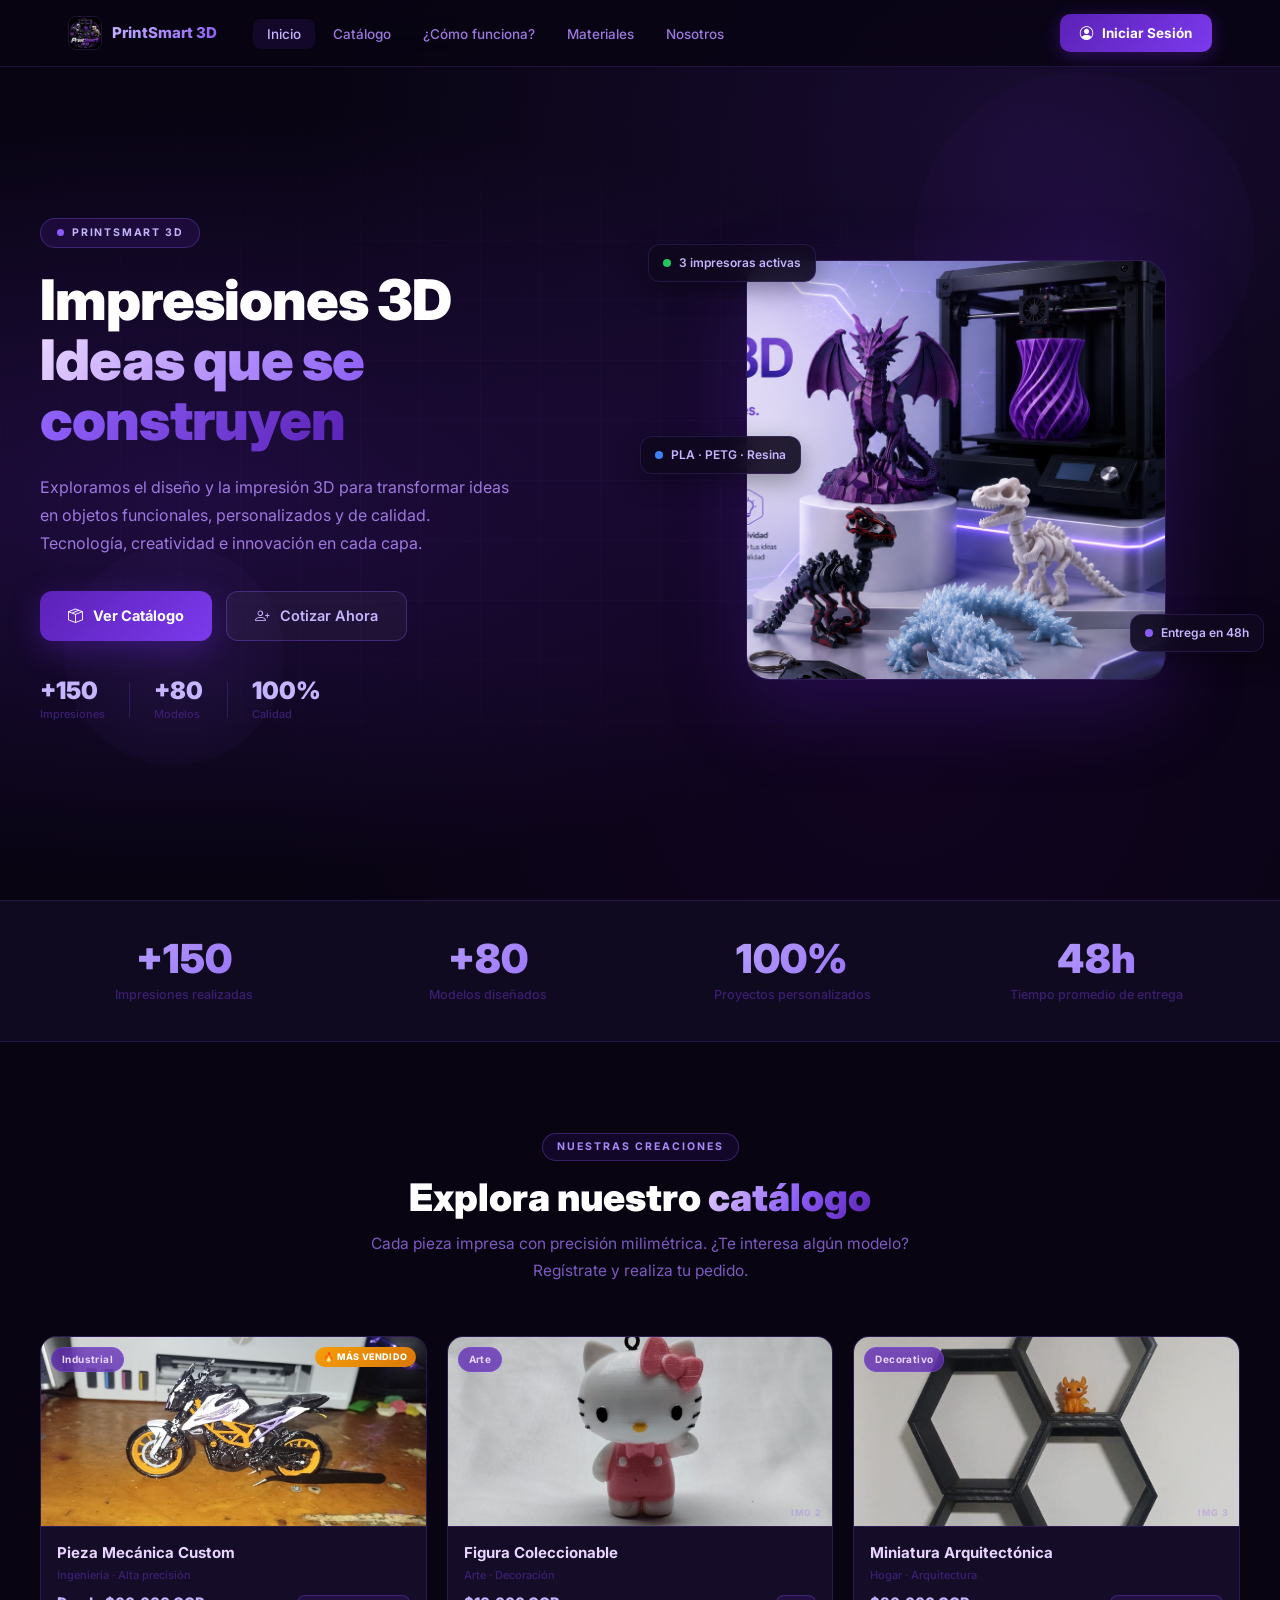
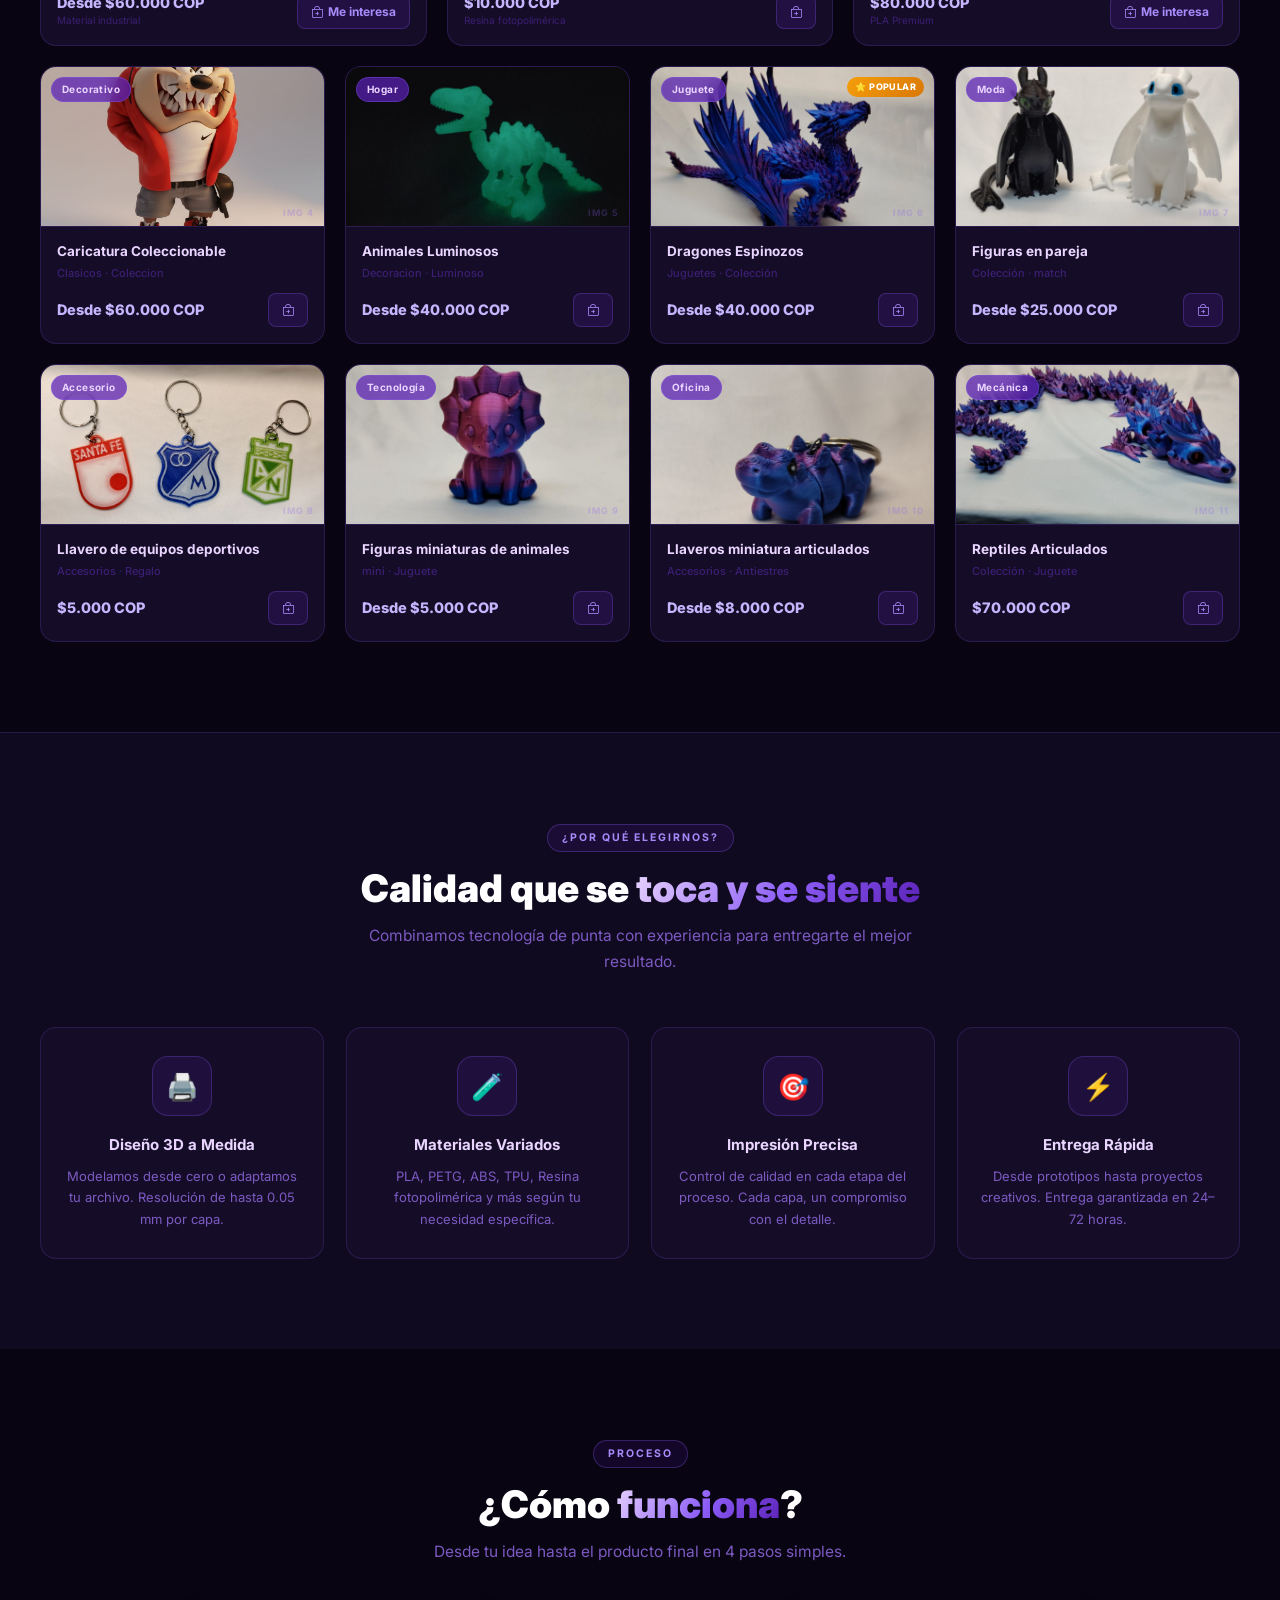
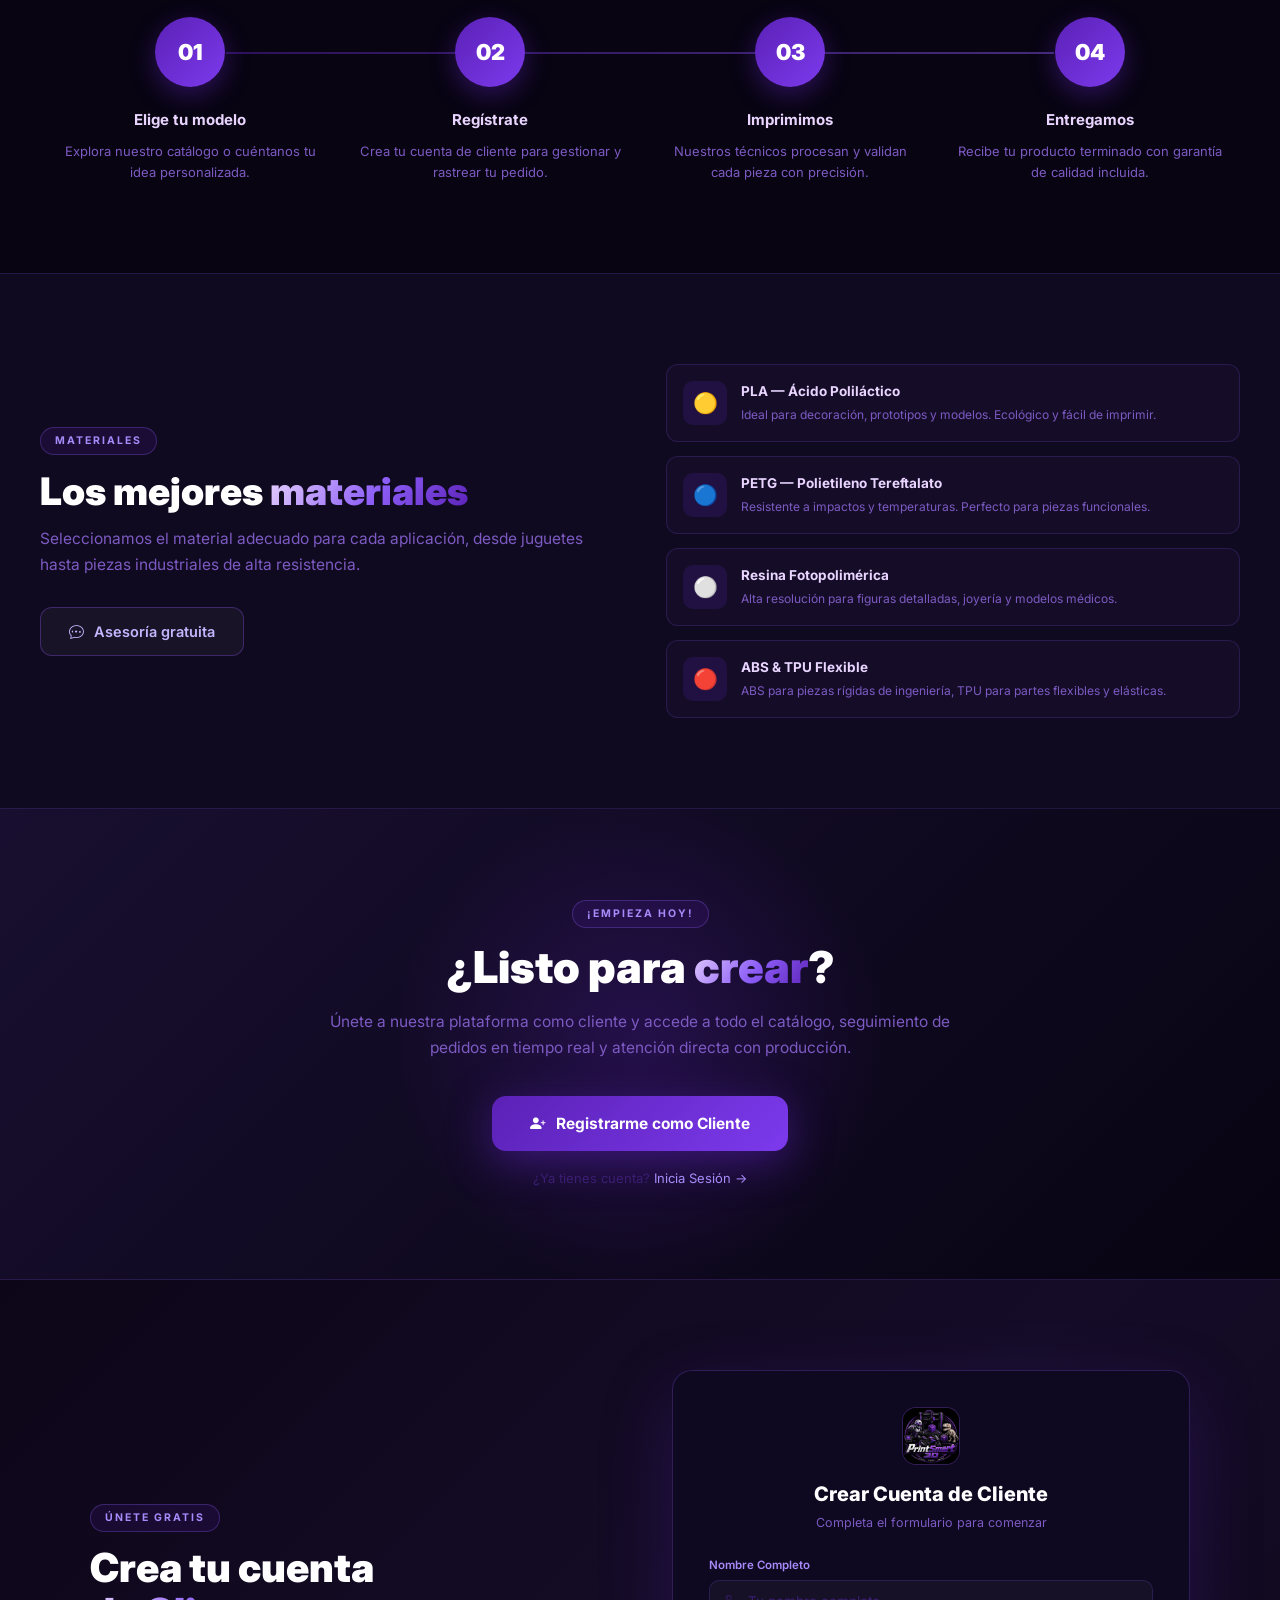
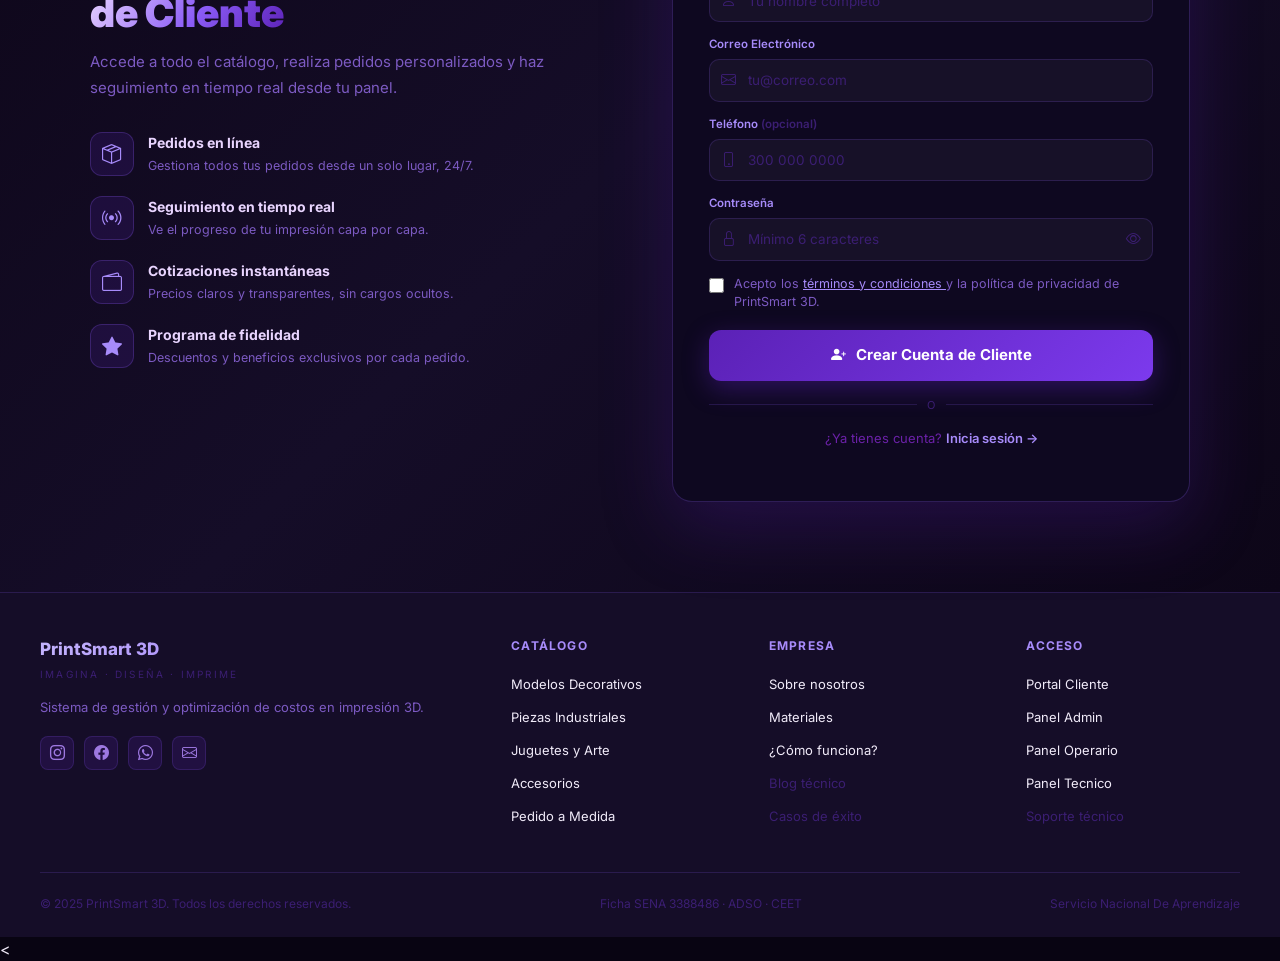
==== commit 489ba8cc: "Ajustes Login" ====
--- a/3.TRIMESTRE/1.Prototipo Navegable/index.html
+++ b/3.TRIMESTRE/1.Prototipo Navegable/index.html
@@ -820,7 +820,6 @@
     <span>Servicio Nacional De Aprendizaje</span>
   </div>
 </footer>
-
 <!-- MODAL LOGIN / REGISTRO-->
 <div class="modal-ov" id="modalOv" onclick="cerrarModalClick(event)">
   <div class="modal-box" id="modalBox">
@@ -835,7 +834,7 @@
       <img src="assets/logo2.jpeg" alt="PrintSmart 3D"/>
     </div>
 
-    <div class="modal-titulo" id="mTitulo">PrintSmart 3D</div>
+    <div class="modal-titulo"    id="mTitulo">PrintSmart 3D</div>
     <div class="modal-subtitulo" id="mSubtitulo">Selecciona tu perfil de acceso</div>
 
     <!-- Tabs -->
@@ -848,16 +847,14 @@
         onclick="selectModalRol('Operador', this)">
         <i class="bi bi-tools"></i> Operario
       </button>
-      <button class="mtab" id="tab-Operador"
-      onclick="selectModalRol('Operador', this)">
-      <i class="bi bi-tools"></i> Tecnico
+      <button class="mtab" id="tab-Tecnico"
+        onclick="selectModalRol('Tecnico', this)">
+        <i class="bi bi-wrench-adjustable"></i> Técnico
       </button>
       <button class="mtab" id="tab-Cliente"
         onclick="selectModalRol('Cliente', this)">
         <i class="bi bi-person"></i> Cliente
       </button>
-    </div>
-
     </div>
 
     <!-- Descripción del rol -->
@@ -867,11 +864,8 @@
         Acceso total: usuarios, configuración, reportes financieros y control de toda la operación.
       </span>
     </div>
-    <div class="role-desc" id="desc-Tecnico" style="display:none">
-    <span>Acceso al panel de mantenimiento, diagnóstico de impresoras e historial de intervenciones.</span>
-    </div>
-
-    <!-- SECCIÓN LOGIN (Admin / Operario) -->
+
+    <!-- SECCIÓN LOGIN -->
     <div id="secLogin">
       <div class="modal-err" id="mErr"></div>
 
@@ -893,7 +887,8 @@
       </div>
 
       <div style="text-align:right; margin-bottom:14px;">
-        <a href="#" style="font-size:11.5px; color:#7C3AED; text-decoration:none;">
+        <a href="#" onclick="mostrarRecuperacion()"
+           style="font-size:11.5px; color:#7C3AED; text-decoration:none;">
           ¿Olvidaste tu contraseña?
         </a>
       </div>
@@ -908,10 +903,8 @@
         <div class="modal-div-line"></div>
       </div>
       <div class="modal-link-txt">
-      ¿No tienes cuenta?
-      <span onclick="irARegistro()">Regístrate aquí ↓</span>
-      </div>
-        </span>
+        ¿No tienes cuenta?
+        <span onclick="irARegistro()">Regístrate aquí ↓</span>
       </div>
     </div>
 
@@ -919,7 +912,6 @@
     <div id="secRegistro" style="display:none;">
       <div class="modal-err" id="mErrReg"></div>
 
-      <!-- Box de producto de interés -->
       <div class="prod-interes-box" id="prodInteresBox">
         <i class="bi bi-bag-check" style="margin-right:6px;"></i>
         Interesado en: <strong id="prodInteresNombre"></strong>
@@ -928,22 +920,19 @@
       <label class="mlbl">Nombre Completo</label>
       <div class="mfield-wrap">
         <i class="bi bi-person mfield-ico"></i>
-        <input type="text" class="mfield" id="rNombre"
-               placeholder="Tu nombre completo"/>
+        <input type="text" class="mfield" id="rNombre" placeholder="Tu nombre completo"/>
       </div>
 
       <label class="mlbl">Correo Electrónico</label>
       <div class="mfield-wrap">
         <i class="bi bi-envelope mfield-ico"></i>
-        <input type="email" class="mfield" id="rEmail"
-               placeholder="tu@correo.com"/>
+        <input type="email" class="mfield" id="rEmail" placeholder="tu@correo.com"/>
       </div>
 
       <label class="mlbl">Teléfono <span style="color:#3B1E72;">(opcional)</span></label>
       <div class="mfield-wrap">
         <i class="bi bi-phone mfield-ico"></i>
-        <input type="tel" class="mfield" id="rTelefono"
-               placeholder="300 000 0000"/>
+        <input type="tel" class="mfield" id="rTelefono" placeholder="300 000 0000"/>
       </div>
 
       <label class="mlbl">Contraseña</label>
@@ -971,9 +960,7 @@
       </button>
 
       <div class="modal-div">
-        <div class="modal-div-line"></div>
-        <span>o</span>
-        <div class="modal-div-line"></div>
+        <div class="modal-div-line"></div><span>o</span><div class="modal-div-line"></div>
       </div>
       <div class="modal-link-txt">
         ¿Ya tienes cuenta?
@@ -990,16 +977,13 @@
         ¡Registro exitoso!
       </h3>
       <p style="color:#9D78E0; font-size:13.5px; line-height:1.65; margin-bottom:22px;">
-        Bienvenido a PrintSmart 3D. En breve recibirás un correo de confirmación
-        con los detalles de tu cuenta y acceso al portal de cliente.
+        Bienvenido a PrintSmart 3D. En breve recibirás un correo de confirmación.
       </p>
-      <button class="btn-modal-accion" onclick="cerrarModal()">
-        Explorar catálogo
-      </button>
-    </div>
-
-  </div>
-</div>
+      <button class="btn-modal-accion" onclick="cerrarModal()">Explorar catálogo</button>
+    </div>
+
+  </div>
+</div><
 
 <!-- Toast container -->
 <div class="ltoast-container" id="ltoastContainer"></div>
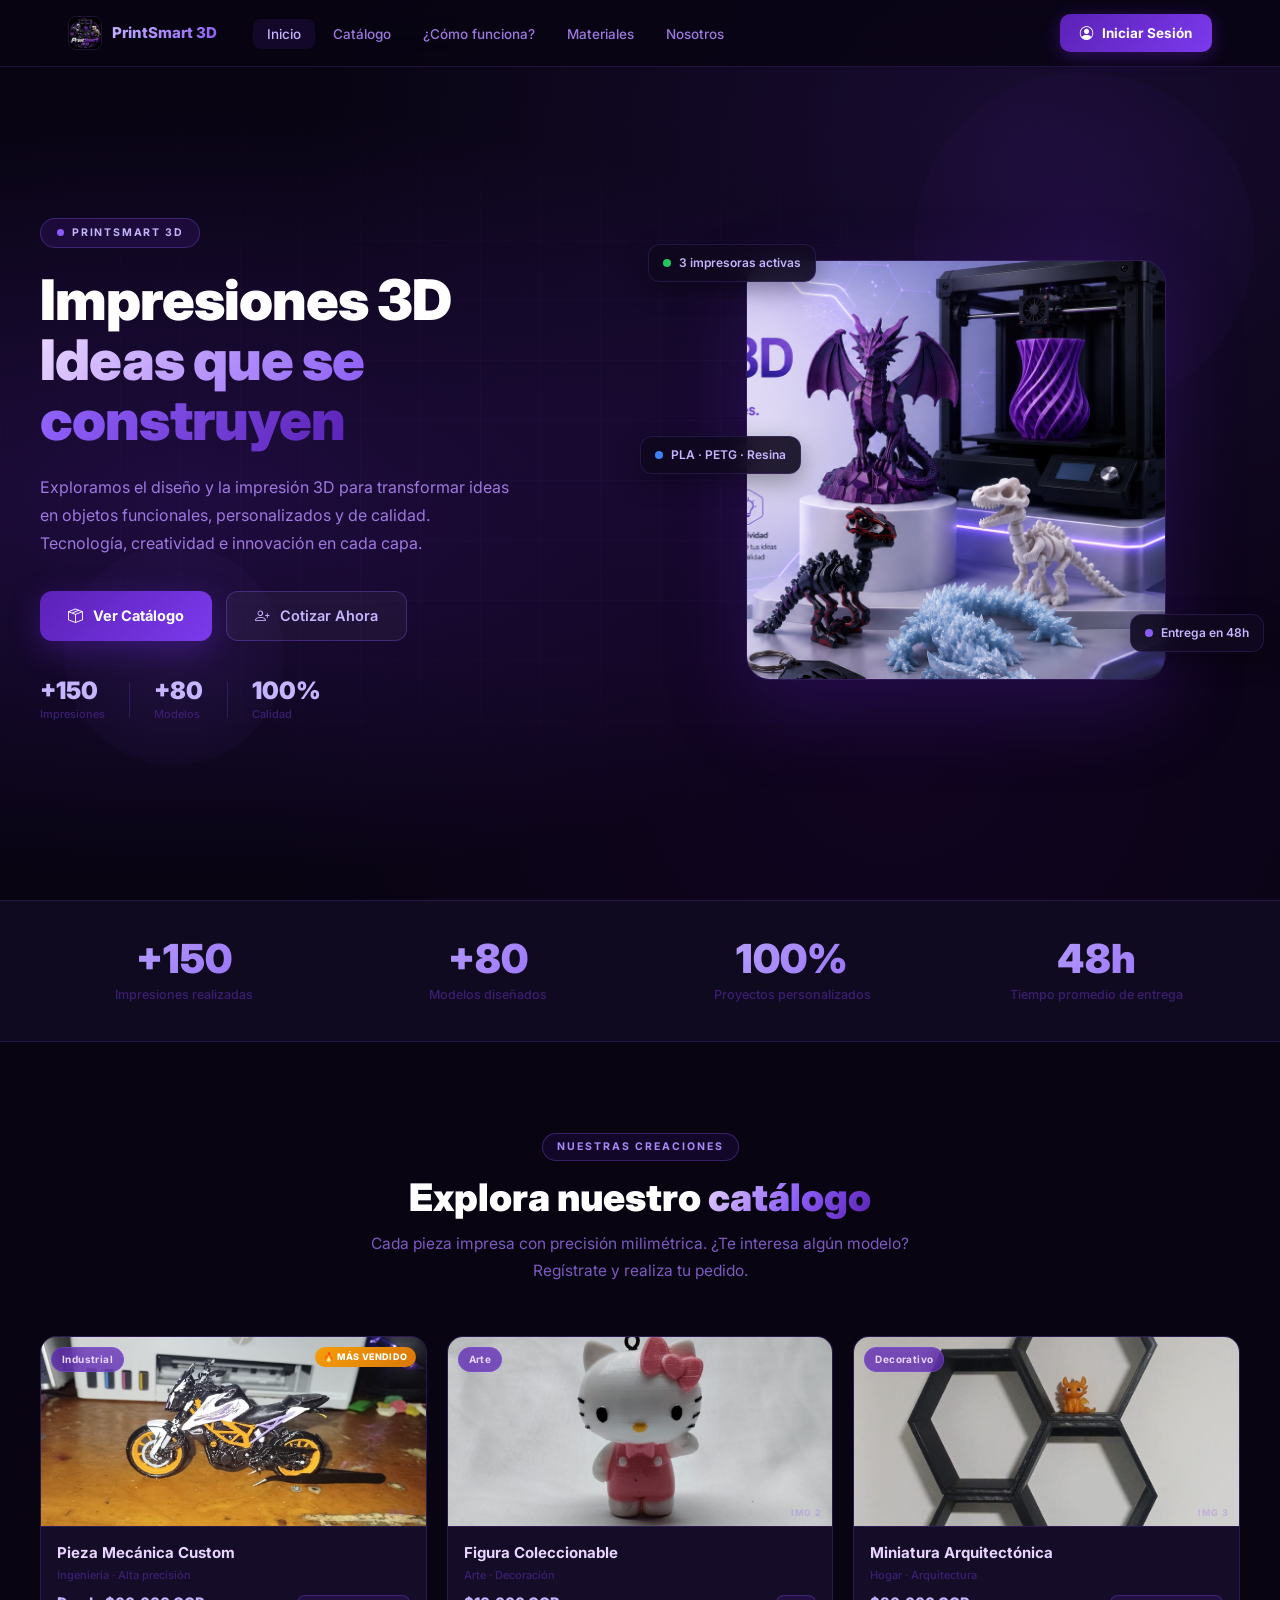
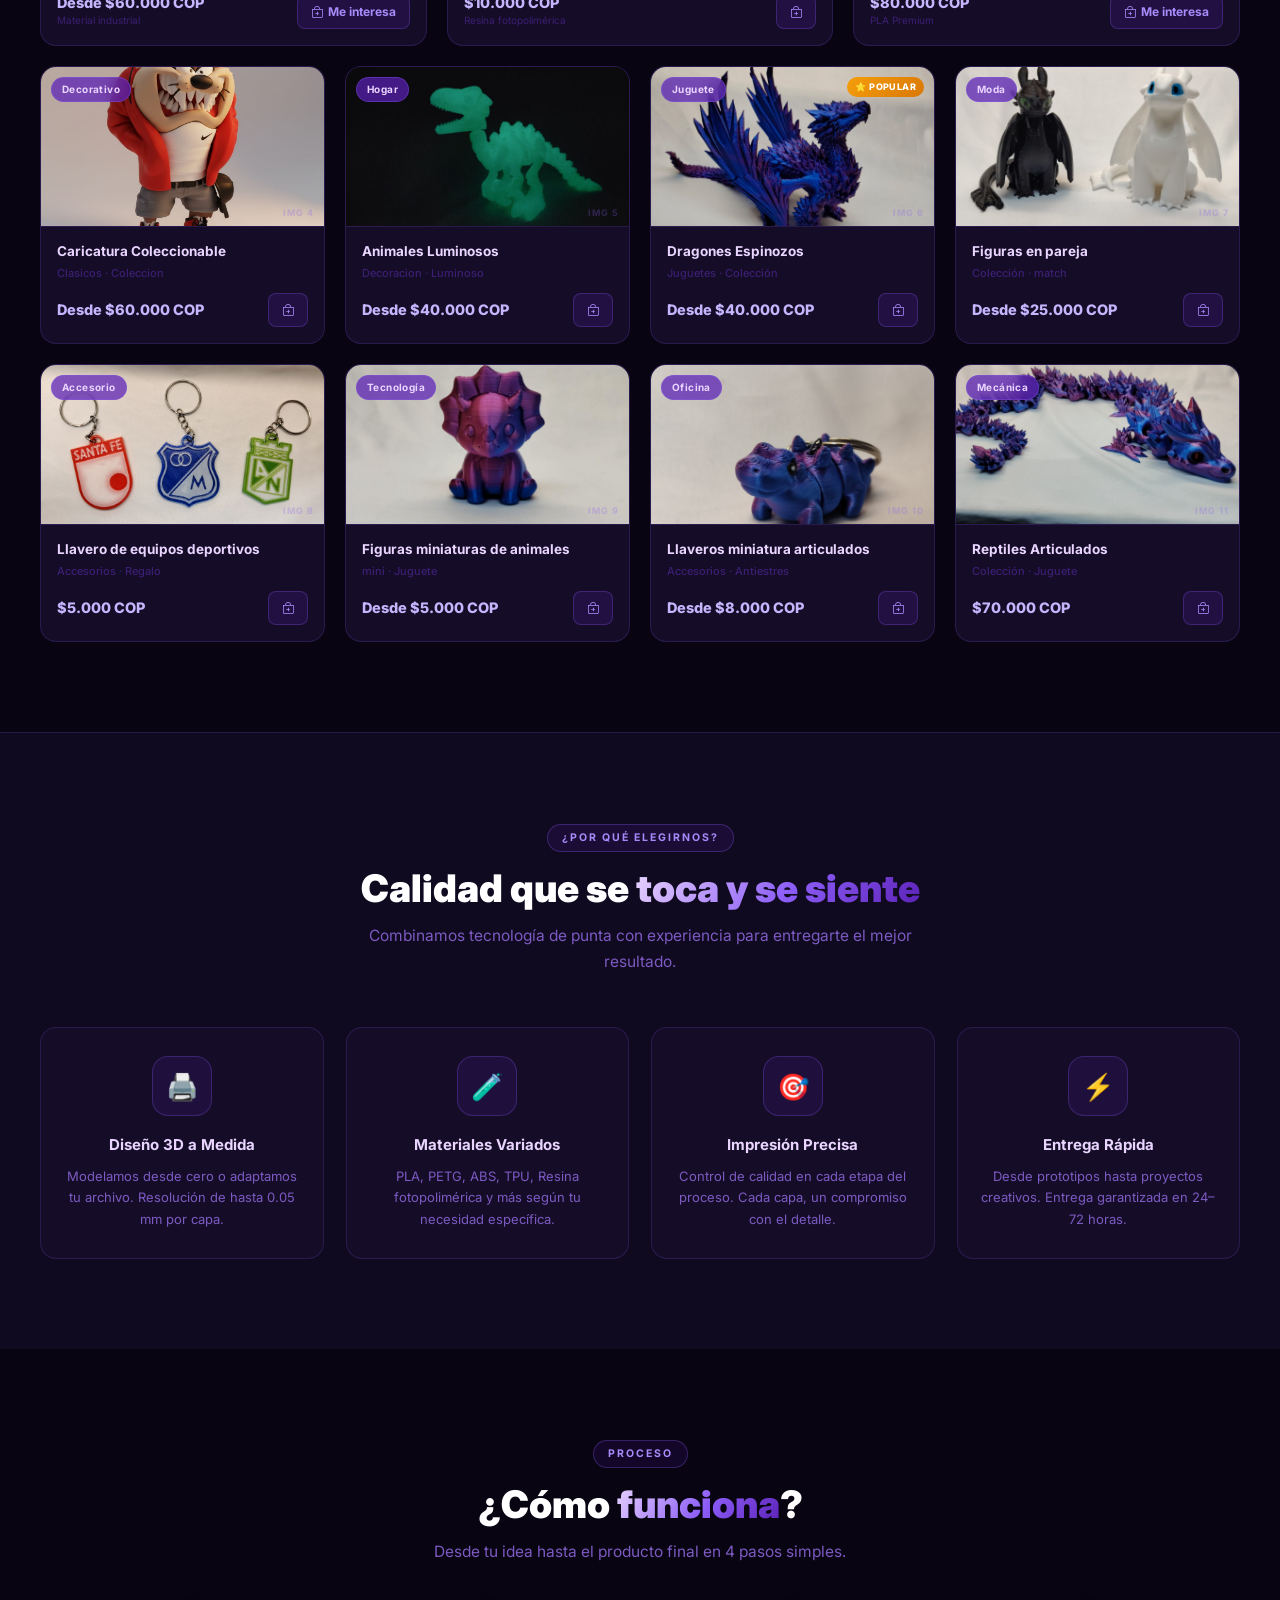
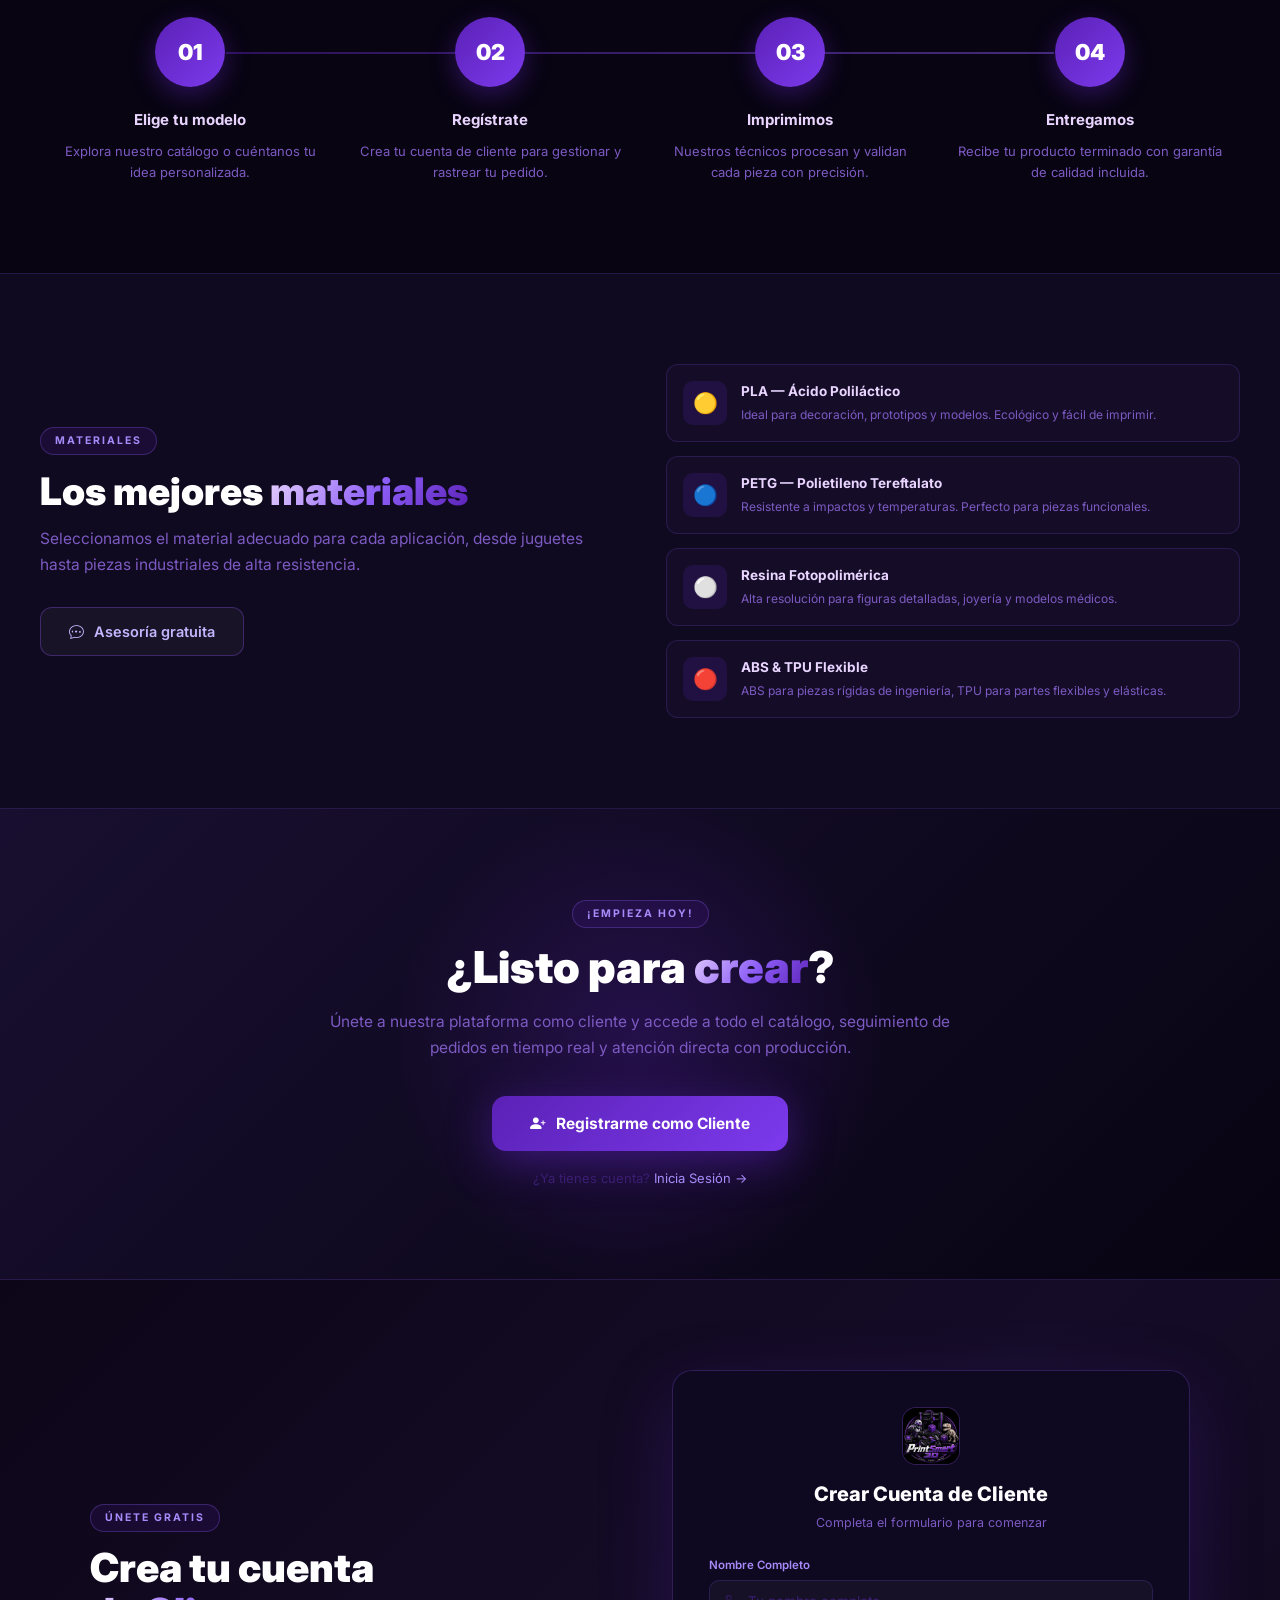
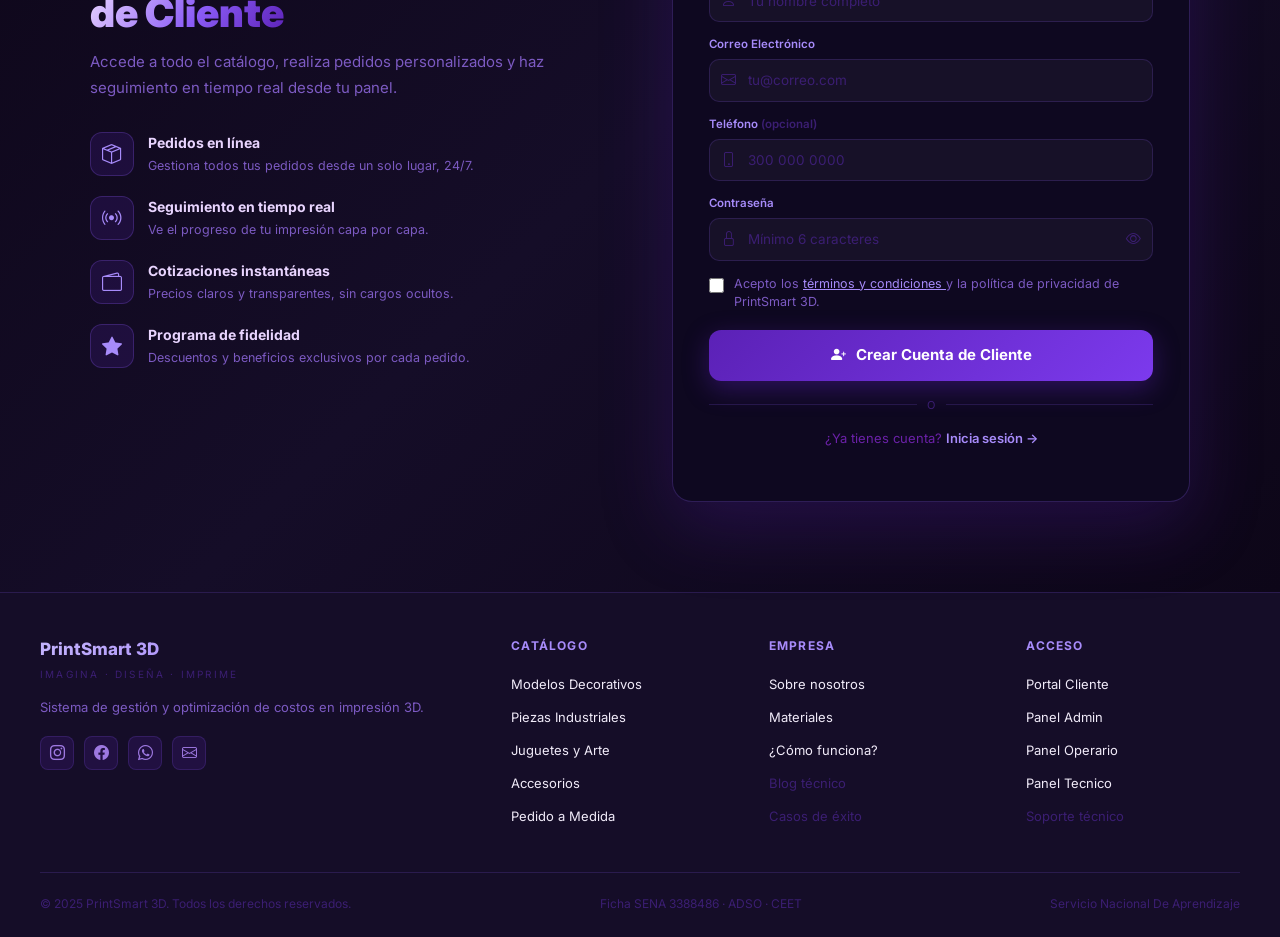
==== commit 8a7f54a7: "ajustes tecnico" ====
--- a/3.TRIMESTRE/1.Prototipo Navegable/index.html
+++ b/3.TRIMESTRE/1.Prototipo Navegable/index.html
@@ -983,7 +983,7 @@
     </div>
 
   </div>
-</div><
+</div>
 
 <!-- Toast container -->
 <div class="ltoast-container" id="ltoastContainer"></div>
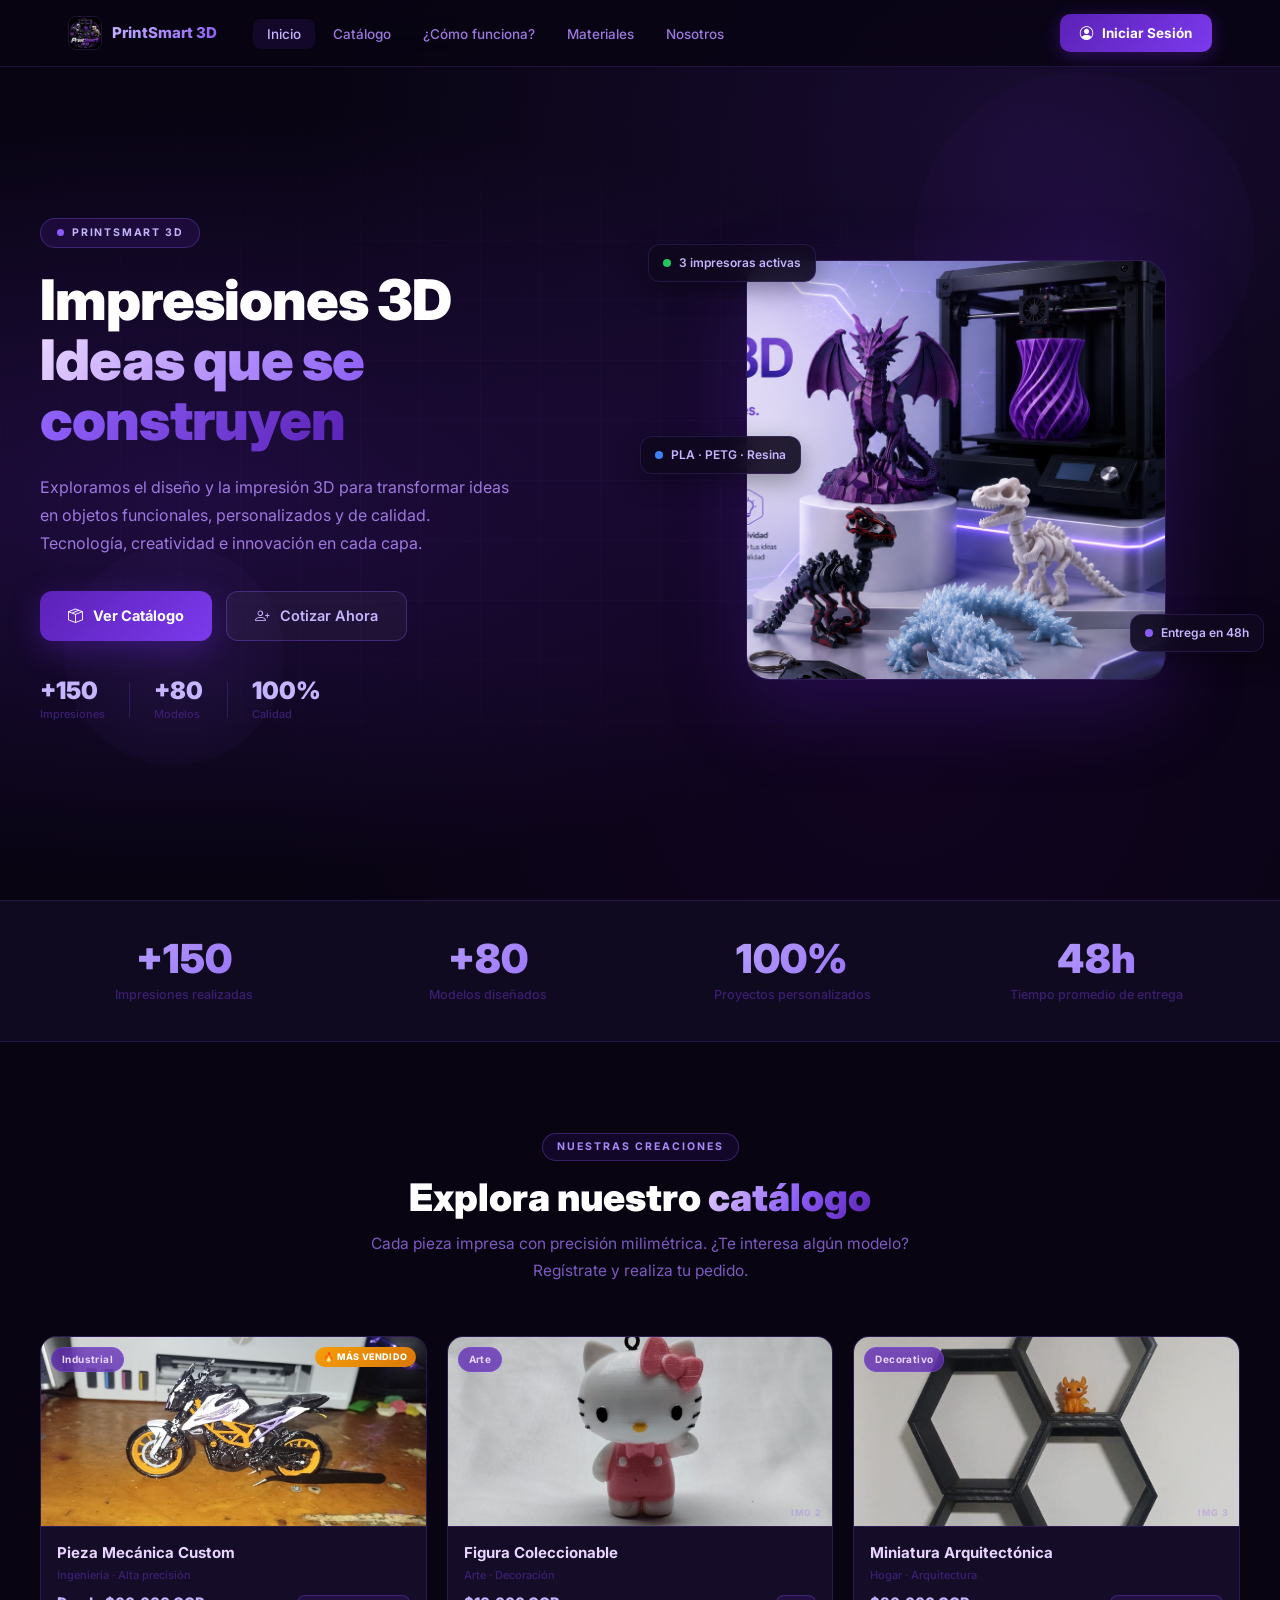
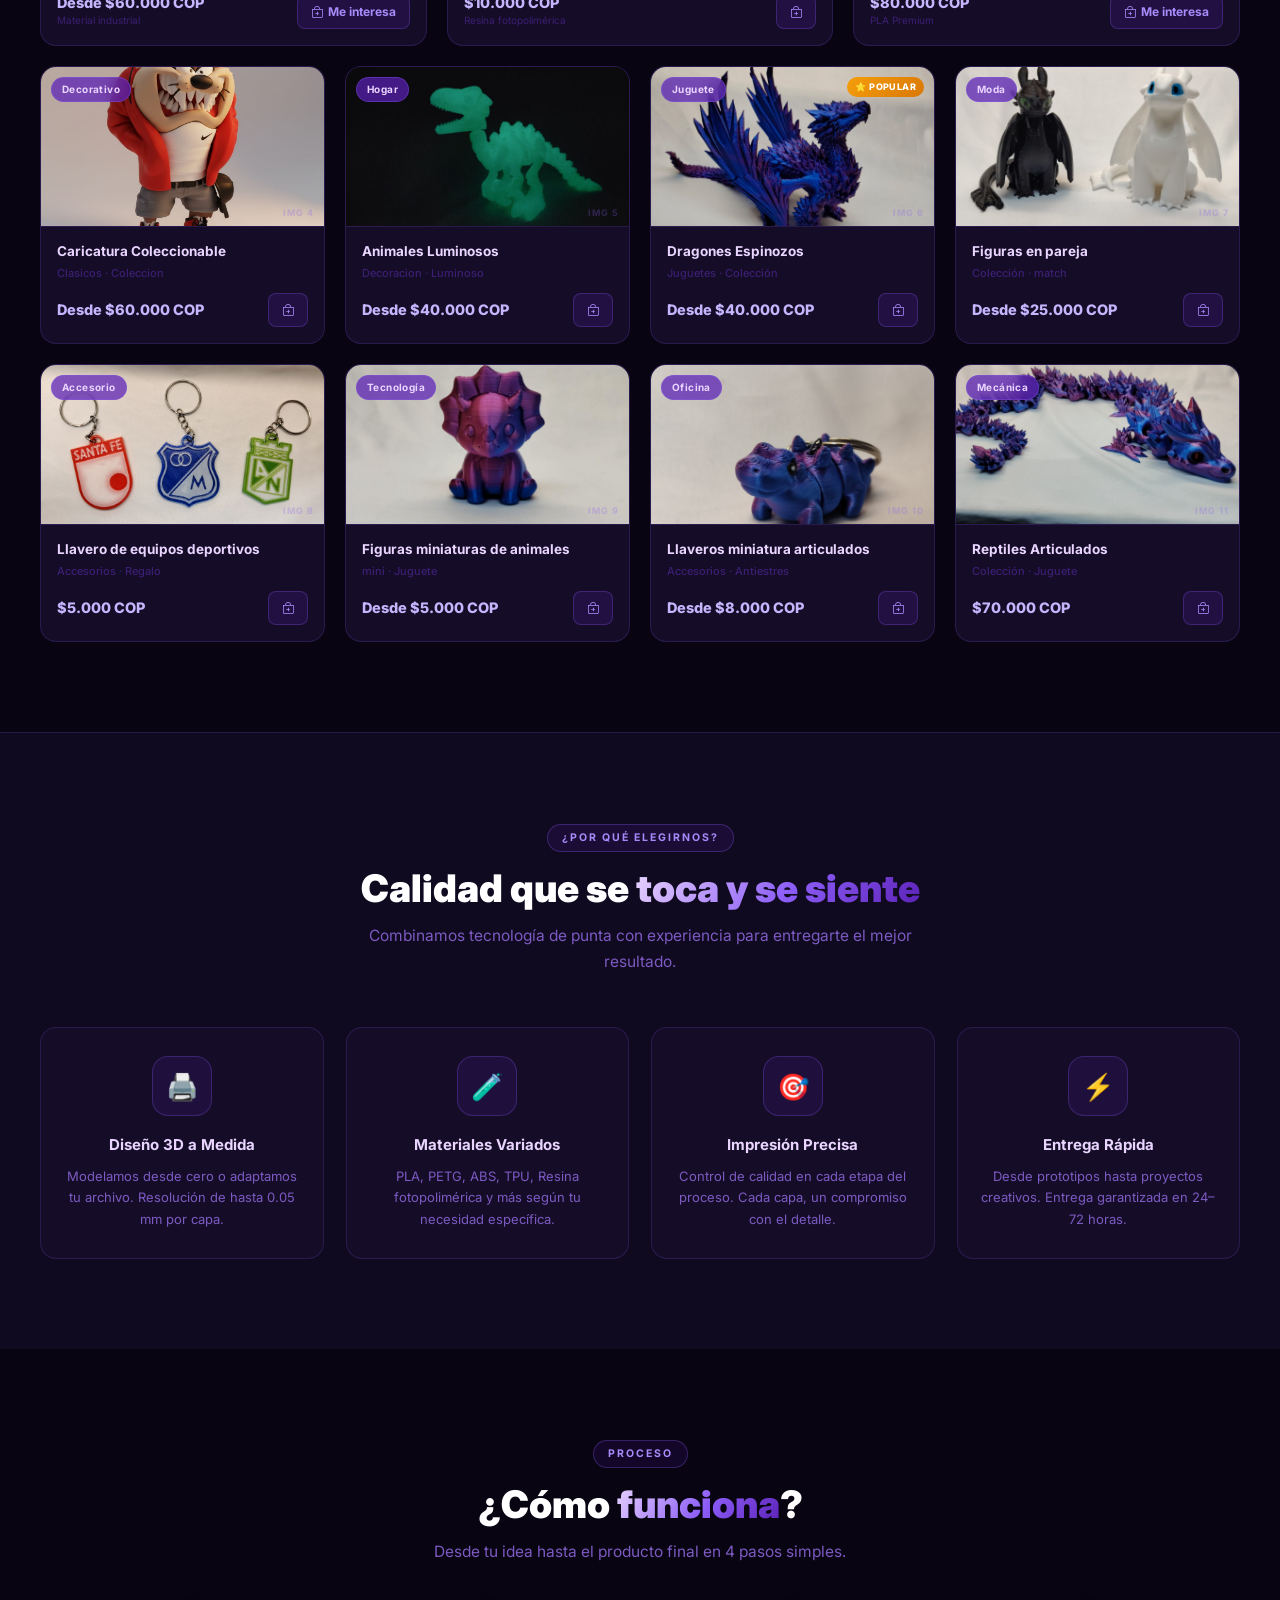
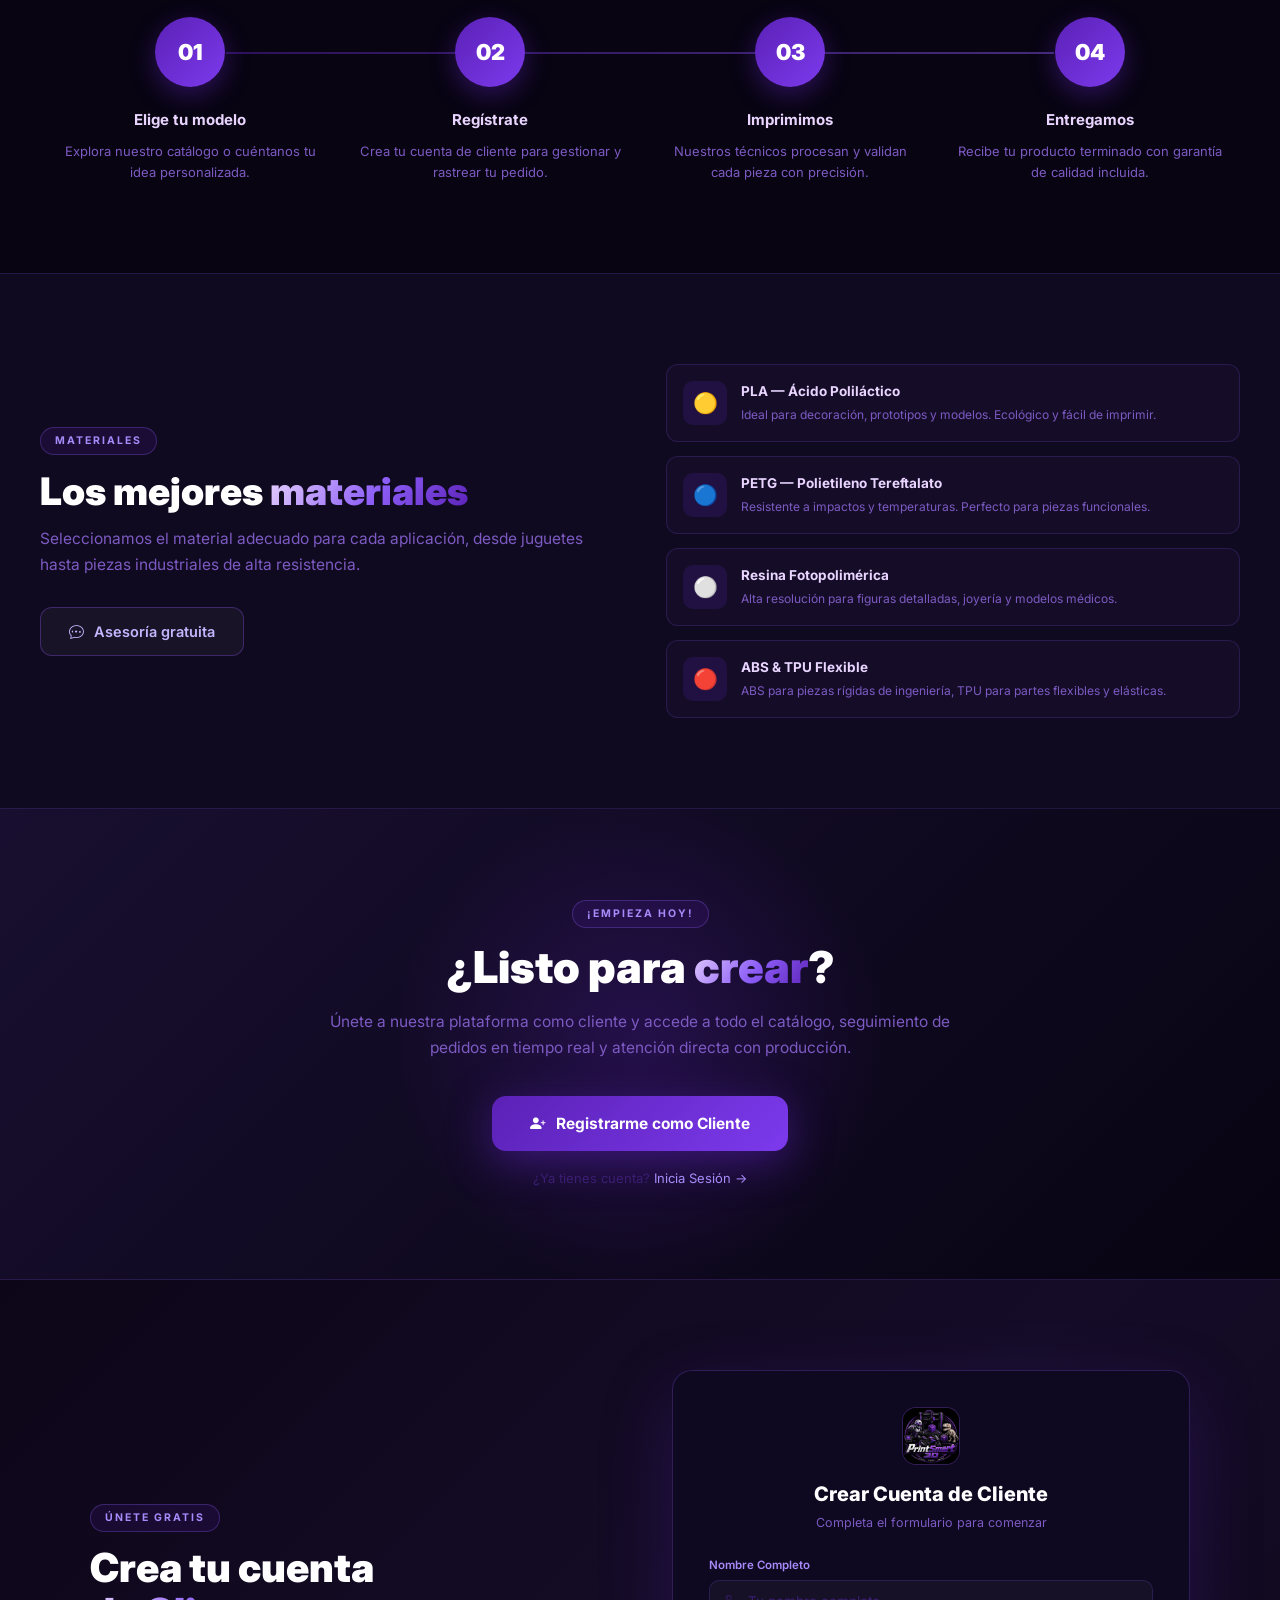
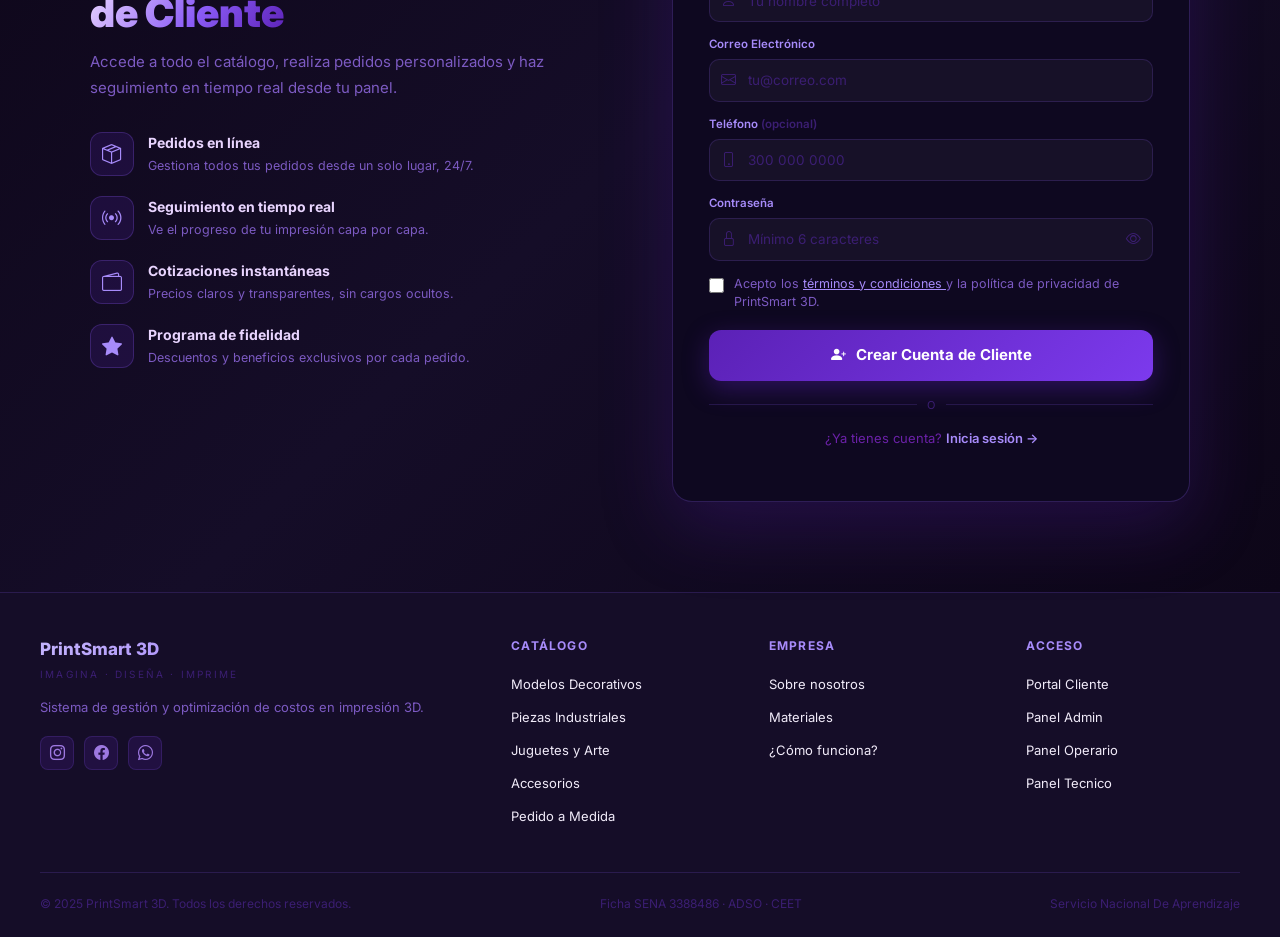
==== commit bb32ef84: "ajustes interfaz inicial" ====
--- a/3.TRIMESTRE/1.Prototipo Navegable/index.html
+++ b/3.TRIMESTRE/1.Prototipo Navegable/index.html
@@ -775,7 +775,6 @@
         <a class="fsocial-btn" href="#"><i class="bi bi-instagram"></i></a>
         <a class="fsocial-btn" href="#"><i class="bi bi-facebook"></i></a>
         <a class="fsocial-btn" href="#"><i class="bi bi-whatsapp"></i></a>
-        <a class="fsocial-btn" href="#"><i class="bi bi-envelope"></i></a>
       </div>
     </div>
 
@@ -796,8 +795,6 @@
         <li><a onclick="document.getElementById('nosotros').scrollIntoView({behavior:'smooth'})">Sobre nosotros</a></li>
         <li><a onclick="document.getElementById('materiales').scrollIntoView({behavior:'smooth'})">Materiales</a></li>
         <li><a onclick="document.getElementById('como-funciona').scrollIntoView({behavior:'smooth'})">¿Cómo funciona?</a></li>
-        <li><a href="#">Blog técnico</a></li>
-        <li><a href="#">Casos de éxito</a></li>
       </ul>
     </div>
 
@@ -808,7 +805,6 @@
         <li><a onclick="abrirModal('Admin')">Panel Admin</a></li>
         <li><a onclick="abrirModal('Operador')">Panel Operario</a></li>
         <li><a onclick="abrirModal('Tecnico')">Panel Tecnico</a></li>
-        <li><a href="#">Soporte técnico</a></li>
       </ul>
     </div>
 
@@ -904,7 +900,7 @@
       </div>
       <div class="modal-link-txt">
         ¿No tienes cuenta?
-        <span onclick="irARegistro()">Regístrate aquí ↓</span>
+        <span onclick="irARegistro()">Regístrate aquí</span>
       </div>
     </div>
 
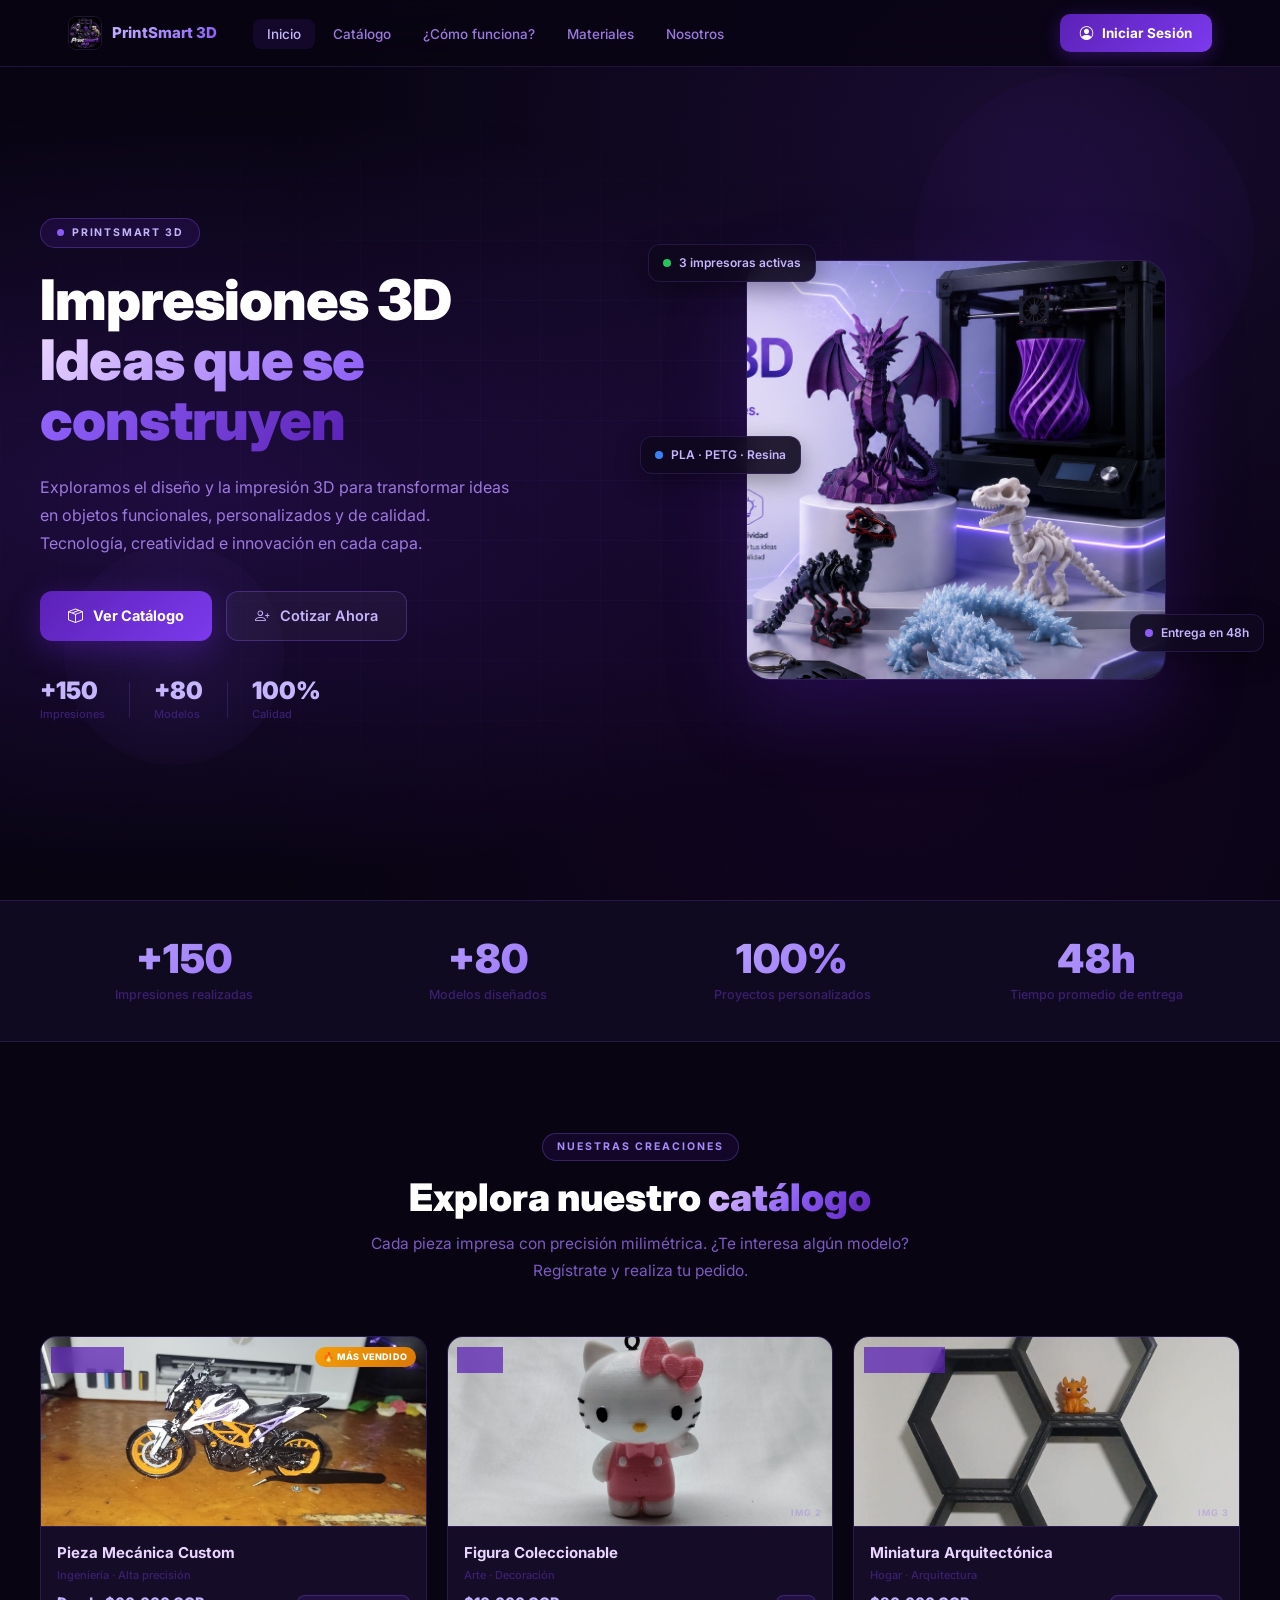
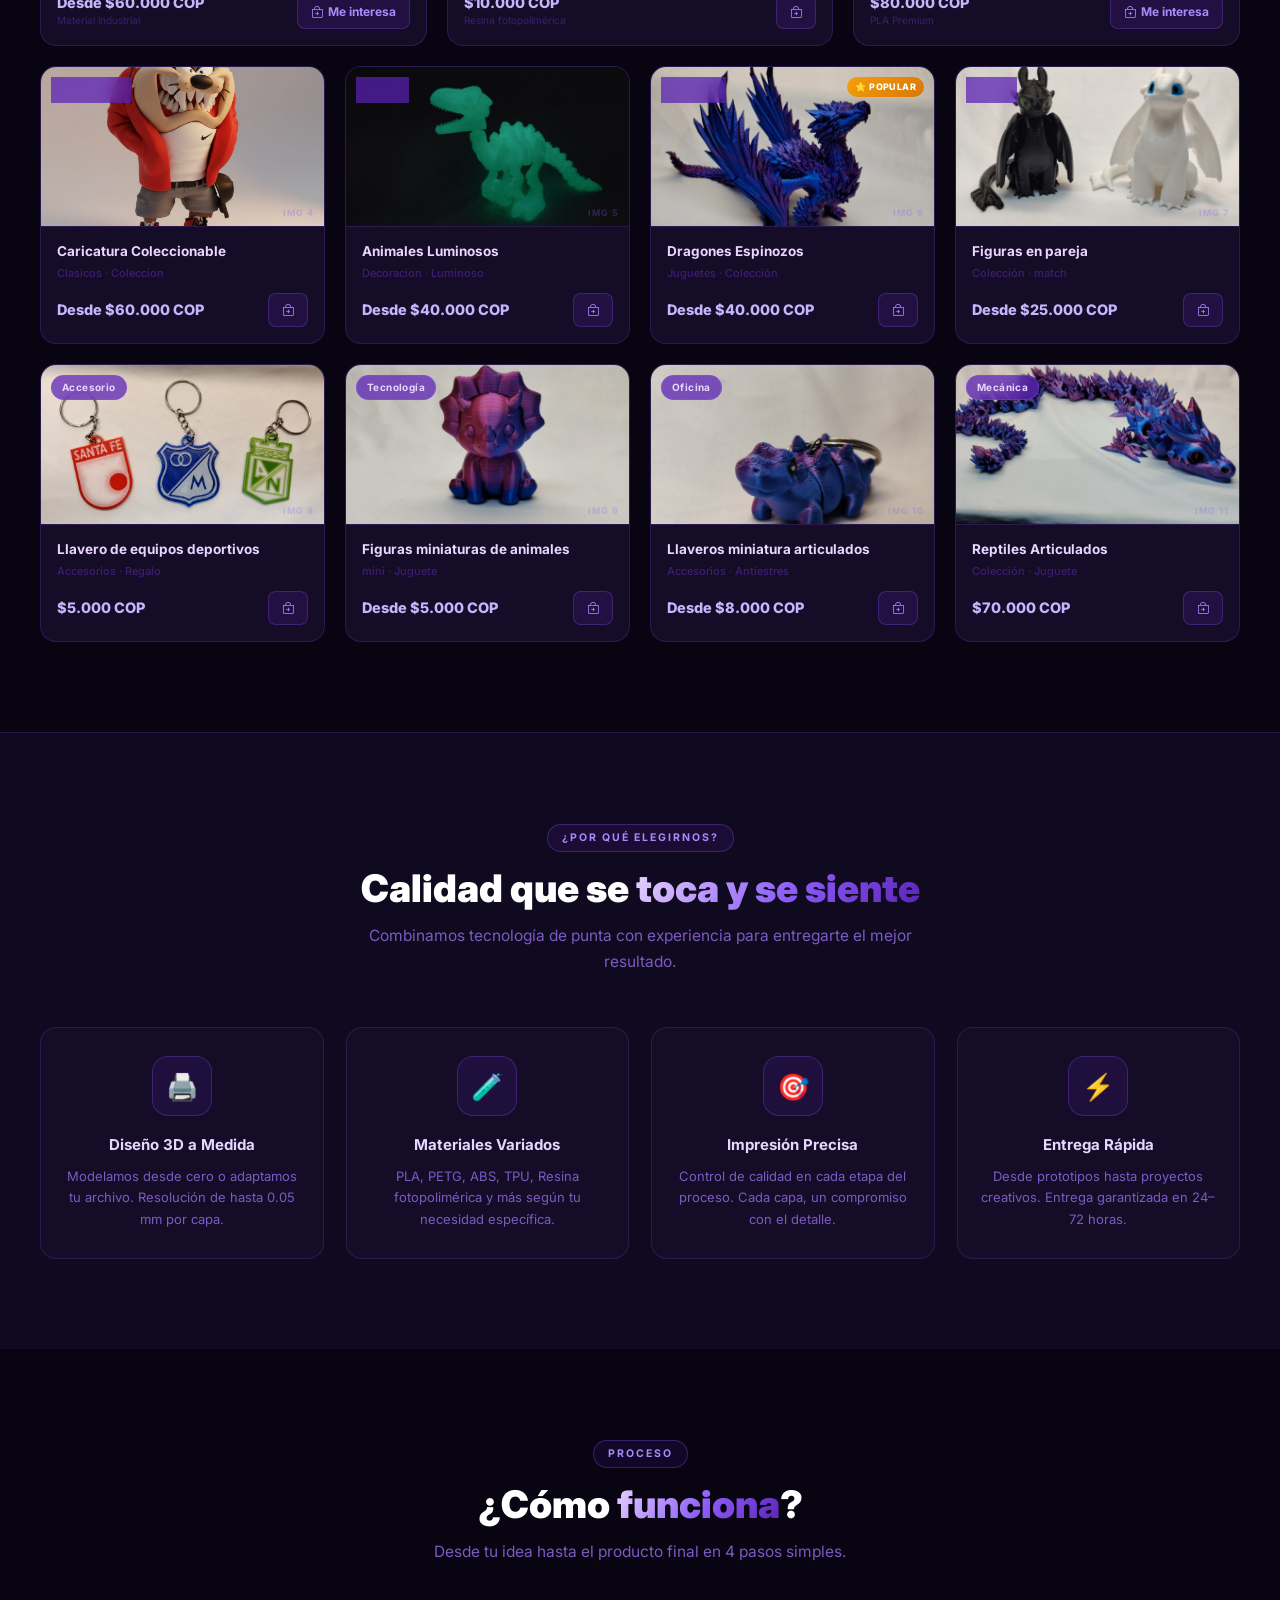
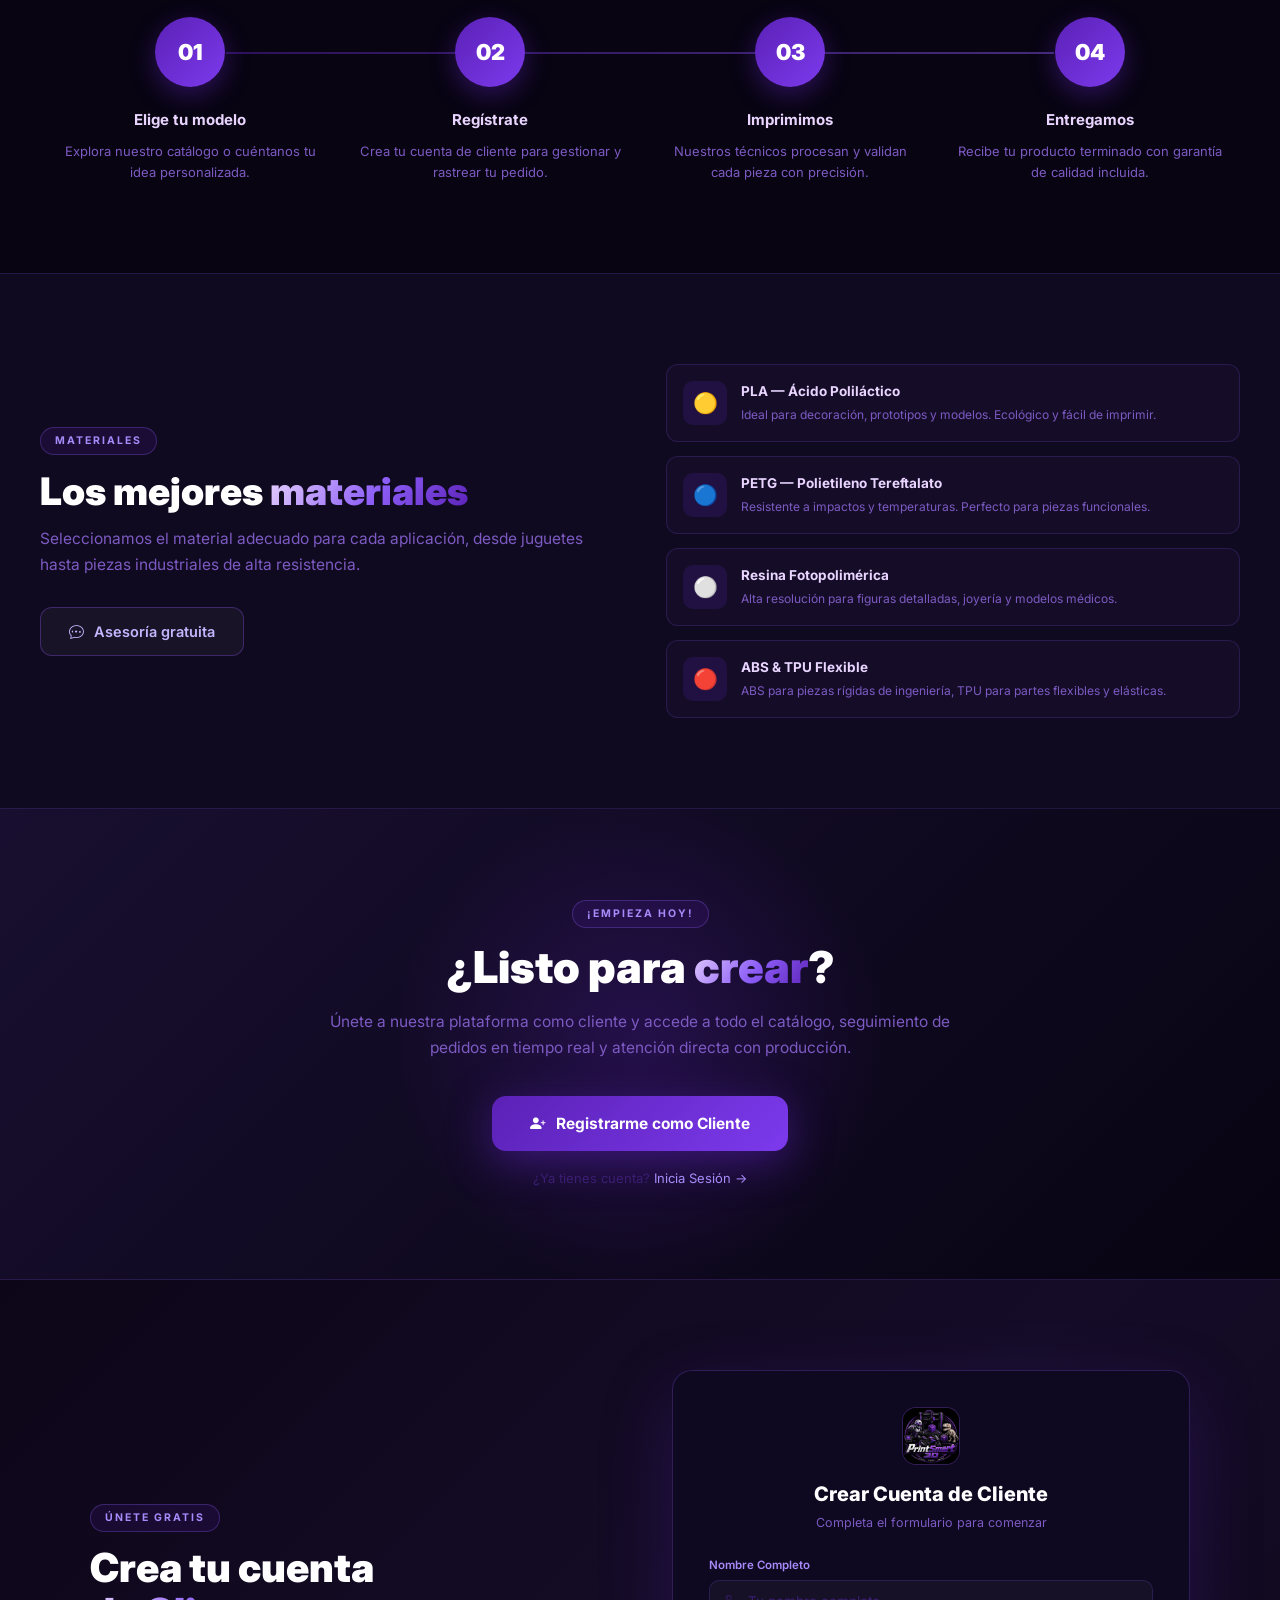
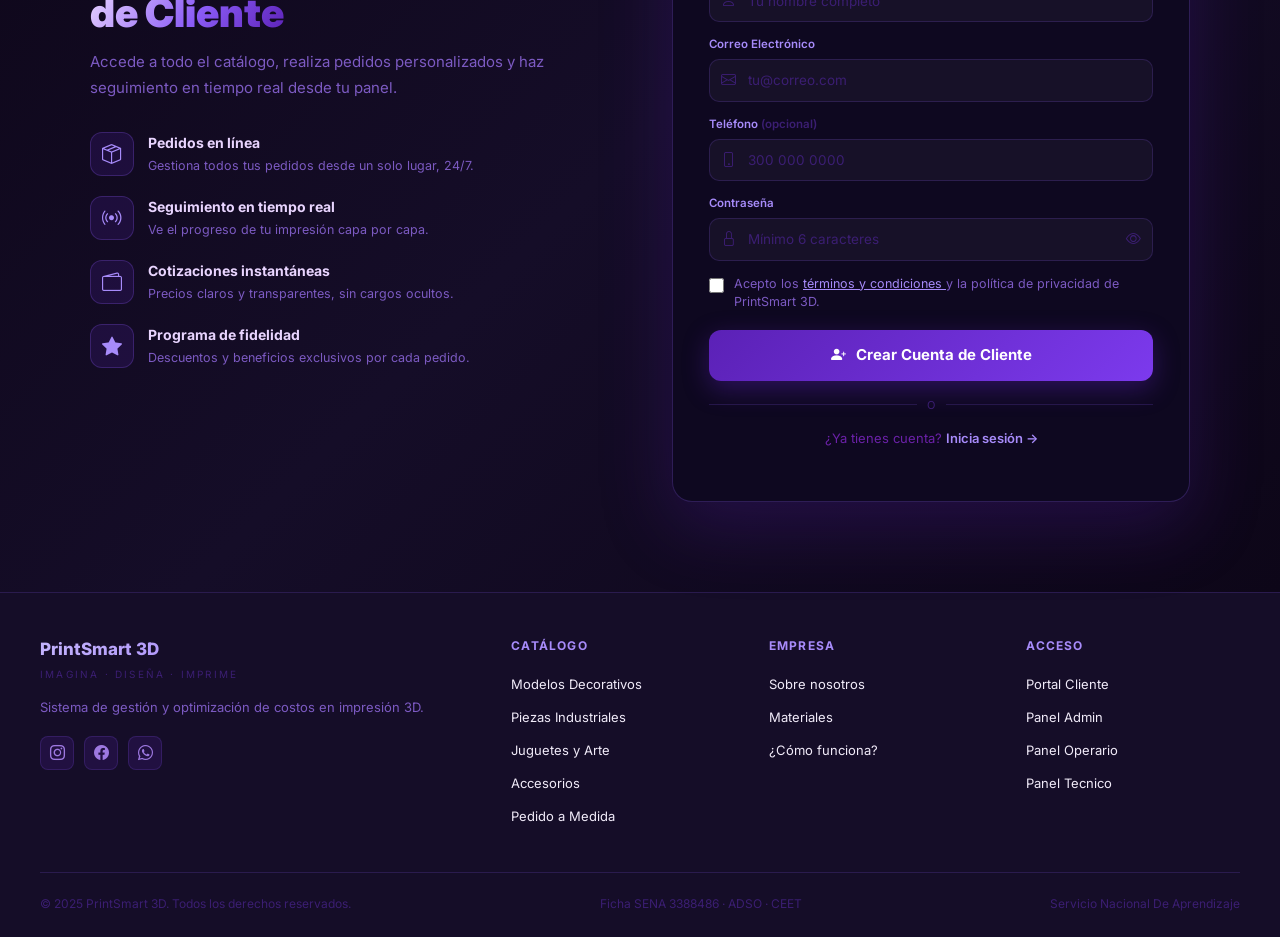
==== commit ad4186a7: "ajustes responsive en cada rol" ====
--- a/3.TRIMESTRE/1.Prototipo Navegable/index.html
+++ b/3.TRIMESTRE/1.Prototipo Navegable/index.html
@@ -17,6 +17,7 @@
   <link rel="stylesheet" href="css/variables.css"/>
   <link rel="stylesheet" href="css/landing.css"/>
   <link rel="stylesheet" href="css/style.css"/>
+  <link rel="stylesheet" href="css/responsive.css"/>
 </head>
 <body class="landing-body">
 
--- a/3.TRIMESTRE/1.Prototipo Navegable/css/responsive.css
+++ b/3.TRIMESTRE/1.Prototipo Navegable/css/responsive.css
@@ -0,0 +1,321 @@
+/*
+   RESPONSIVE.CSS — PrintSmart 3D
+   Capa ADICIONAL de estilos responsive. No reemplaza ni edita ninguna hoja
+   de estilos existente (variables/layout/components/secciones/[rol]/
+   sidebar_toggle.css siguen intactas): este archivo solo se ENLAZA al
+   final de cada <head>, así que sus reglas ganan la cascada de forma
+   natural. Se usa !important solo puntualmente, para anular estilos
+   inline (style="...") o clases de Bootstrap que no traen su propio
+   prefijo responsive (ej: col-6, col-3 sueltos).
+
+   Breakpoints (alineados con los col-md-* que ya usa admin.html):
+     ≤991.98px  → Tablet: el sidebar pasa a panel superpuesto (drawer)
+     ≤767.98px  → Tablet chico / móvil grande: grillas a 1-2 columnas,
+                  tablas con scroll horizontal, topbar se reorganiza
+     ≤575.98px  → Móvil: ajustes finos de tipografía/espaciado
+*/
+
+
+/*1. BASE DE SEGURIDAD — las 5 páginas, todos los tamaños*/
+*, *::before, *::after { box-sizing: border-box; }
+html { -webkit-text-size-adjust: 100%; }
+body { max-width: 100vw; overflow-x: hidden; }
+
+img, svg, video, canvas, iframe { max-width: 100%; height: auto; }
+
+/* Botón flotante que crea sidebar_toggle.js dinámicamente: que siempre
+   quede visible por encima del resto y sea fácil de tocar */
+.btn-toggle-sidebar { z-index: 1060; min-width: 34px; min-height: 34px; }
+
+
+/* 2. TABLAS — scroll horizontal en vez de desbordar la pantalla
+   (aplica a <table> sin importar su clase: tabla-custom, cl-tabla, tabla)*/
+@media (max-width: 767.98px) {
+  table {
+    display: block;
+    width: 100%;
+    overflow-x: auto;
+    -webkit-overflow-scrolling: touch;
+  }
+  table td, table th { white-space: nowrap; }
+}
+
+
+/*3. SIDEBAR + TOPBAR — patrón compartido (Admin, Cliente, Técnico)
+   Estas 3 páginas solo usan sidebar_toggle.js (clase "sidebar-oculto" en
+   <body>, visible por defecto). En vez de empujar el contenido, el sidebar
+   pasa a ser un panel fijo superpuesto para no romper el layout.*/
+@media (max-width: 991.98px) {
+  .sidebar, .cl-sidebar {
+    position: fixed !important;
+    top: 0; left: 0;
+    height: 100vh !important;
+    max-width: 82vw;
+    z-index: 1050;
+    transform: translateX(0);
+    transition: transform .3s ease;
+    box-shadow: 6px 0 28px rgba(0,0,0,.22);
+    overflow-y: auto;
+  }
+  body.sidebar-oculto .sidebar,
+  body.sidebar-oculto .cl-sidebar {
+    transform: translateX(-100%);
+  }
+
+  /* El contenido ya no necesita ceder espacio: el sidebar ahora flota encima */
+  .contenido-principal, .cl-main, .main-content {
+    margin-left: 0 !important;
+    width: 100% !important;
+  }
+
+  .topbar, .cl-topbar {
+    flex-wrap: wrap;
+    row-gap: 8px;
+    padding-left: 56px; /* espacio para el botón flotante de sidebar_toggle.js */
+  }
+}
+
+
+/*4. SIDEBAR + TOPBAR — patrón propio de Operador
+   Operador ya trae su propio botón (.op-menu-toggle), su propio backdrop
+   (#opSidebarBackdrop) y su propia clase de estado (.abierto), manejados
+   por operador.js (opToggleSidebar / opCerrarSidebar). Aquí solo se
+   completa el CSS que le da vida visual a ese mecanismo: oculto por
+   defecto, visible al añadir .abierto.*/
+@media (max-width: 991.98px) {
+  body:has(#opSidebarBackdrop) .sidebar {
+    position: fixed !important;
+    top: 0; left: 0;
+    height: 100vh !important;
+    max-width: 82vw;
+    z-index: 1050;
+    transform: translateX(-100%);
+    transition: transform .3s ease;
+    box-shadow: 6px 0 28px rgba(0,0,0,.22);
+    overflow-y: auto;
+  }
+  body:has(#opSidebarBackdrop) .sidebar.abierto {
+    transform: translateX(0);
+  }
+  body:has(#opSidebarBackdrop) .contenido-principal,
+  body:has(#opSidebarBackdrop) .main-content {
+    margin-left: 0 !important;
+    width: 100% !important;
+  }
+
+  #opSidebarBackdrop {
+    display: none;
+  }
+  #opSidebarBackdrop.abierto {
+    display: block;
+    position: fixed;
+    inset: 0;
+    background: rgba(15, 15, 20, .45);
+    z-index: 1040;
+  }
+  .op-menu-toggle {
+    display: inline-flex !important;
+    align-items: center;
+    justify-content: center;
+  }
+}
+@media (min-width: 992px) {
+  /* En escritorio el botón hamburguesa y el backdrop de Operador no hacen falta */
+  .op-menu-toggle { display: none !important; }
+  #opSidebarBackdrop { display: none !important; }
+}
+
+
+/*5. GRILLAS Y TARJETAS GENÉRICAS — nombres de clase compartidos entre roles
+   (kpi-card/kpi-grid aparecen en Operador y Técnico; card-custom en Admin
+   y Operador). Se fuerza display:grid/flex + 1 columna para que funcionen
+   sin importar si el CSS original usaba grid, flex o floats.*/
+@media (max-width: 991.98px) {
+  .kpi-grid, .op-mat-kpis, .op-dashboard-grid,
+  .cl-grid-3-1, .imp-grid, .grid-2col {
+    display: grid !important;
+    grid-template-columns: repeat(2, 1fr) !important;
+    gap: 12px !important;
+  }
+}
+@media (max-width: 575.98px) {
+  .kpi-grid, .op-mat-kpis, .op-dashboard-grid,
+  .cl-grid-2, .cl-grid-3-1, .imp-grid, .grid-2col, .cl-cat-grid, .mat-grid {
+    display: grid !important;
+    grid-template-columns: 1fr !important;
+    gap: 12px !important;
+  }
+}
+
+/* Bootstrap: columnas SIN prefijo responsive (col-3 / col-4 / col-6 / col-8)
+   se quedan fijas en todos los tamaños si no se anulan aquí */
+@media (max-width: 767.98px) {
+  .col-3 { width: 50% !important; }
+}
+@media (max-width: 575.98px) {
+  .col-6, .col-8, .col-4 { width: 100% !important; }
+}
+
+
+/*6. BUSCADOR / LADO DERECHO DEL TOPBAR — que se achique en vez de desbordar*/
+@media (max-width: 767.98px) {
+  .topbar-derecha, .cl-topbar-der { flex-wrap: wrap; gap: 8px; }
+  .buscador, .cl-buscador {
+    flex: 1 1 140px;
+    min-width: 0;
+  }
+  .buscador input, .buscador-input, .cl-buscador input,
+  #buscadorInput, #opBuscador, input[type="search"] {
+    width: 100% !important;
+    min-width: 0 !important;
+  }
+}
+@media (max-width: 575.98px) {
+  /* En pantallas muy chicas el buscador pasa a su propia fila */
+  .buscador, .cl-buscador { flex-basis: 100%; order: 5; }
+}
+
+/* Nombre/rol del usuario: en topbars angostos basta con el avatar */
+@media (max-width: 575.98px) {
+  .usuario-perfil > div:not(.avatar):not([id*="Avatar"]),
+  .cl-usuario-perfil > div:not(.avatar):not([id*="Avatar"]) {
+    display: none;
+  }
+}
+
+
+/*7. ADMIN — ajustes específicos
+   (el grid principal ya usa row/col-md-* de Bootstrap y se adapta solo;
+   aquí solo se cubre lo que queda fuera de ese sistema)*/
+@media (max-width: 767.98px) {
+  .card-promo { padding: 20px !important; }
+  .grupo-botones { flex-wrap: wrap; }
+}
+
+
+/* 8. OPERADOR — ajustes específicos*/
+@media (max-width: 767.98px) {
+  .op-pedido-card, .op-cola-item {
+    flex-direction: column;
+    align-items: flex-start !important;
+    gap: 8px;
+  }
+  .op-badge-estado { align-self: flex-start; }
+  .op-detalle-flujo {
+    flex-direction: column;
+    align-items: flex-start !important;
+    gap: 10px;
+  }
+}
+@media (max-width: 575.98px) {
+  .op-modal-box { width: 94vw !important; max-width: 94vw !important; }
+}
+
+
+/*9. CLIENTE — ajustes específicos*/
+@media (max-width: 767.98px) {
+  .cl-cat-grid { grid-template-columns: repeat(2, 1fr) !important; }
+  .cl-stepper { flex-wrap: wrap; row-gap: 10px; }
+  .cl-tracker { overflow-x: auto; }
+}
+@media (max-width: 575.98px) {
+  .cl-cat-grid, .cl-grid-2 { grid-template-columns: 1fr !important; }
+  .cl-modal-box { width: 94vw !important; max-width: 94vw !important; }
+}
+
+
+/* 10. TÉCNICO — ajustes específicos (única página sin Bootstrap cargado)*/
+@media (max-width: 767.98px) {
+  .page-header { flex-direction: column; align-items: flex-start !important; gap: 10px; }
+  .filtros-row { flex-wrap: wrap; row-gap: 8px; }
+  .imp-grid { grid-template-columns: repeat(2, 1fr) !important; }
+  .tarea-item { flex-direction: column; align-items: flex-start !important; gap: 8px; }
+  .topbar-der { flex-wrap: wrap; gap: 8px; }
+}
+@media (max-width: 575.98px) {
+  .imp-grid, .grid-2col { grid-template-columns: 1fr !important; }
+  .campo-g { flex-direction: column; align-items: stretch !important; }
+  .modal-box { width: 94vw !important; max-width: 94vw !important; }
+}
+
+
+/* 11. INDEX / LANDING + LOGIN — ajustes específicos*/
+@media (max-width: 991.98px) {
+  .hero-inner {
+    display: flex !important;
+    flex-direction: column !important;
+    text-align: center;
+  }
+  .hero-visual { margin: 0 auto; max-width: 420px; }
+  .prod-fila-top, .prod-fila-mid, .prod-fila-bot {
+    flex-wrap: wrap !important;
+    justify-content: center !important;
+  }
+  .features-grid { grid-template-columns: repeat(2, 1fr) !important; }
+  .footer-grid { grid-template-columns: repeat(2, 1fr) !important; gap: 24px !important; }
+}
+@media (max-width: 767.98px) {
+  .lnav-links {
+    flex-wrap: wrap;
+    justify-content: center;
+    gap: 10px 16px;
+    font-size: 14px;
+  }
+  .lnav-inner { flex-wrap: wrap; row-gap: 10px; justify-content: center; }
+  .stats-bar { flex-wrap: wrap; row-gap: 16px; justify-content: center; text-align: center; }
+  .proceso-steps { flex-direction: column; }
+  .mat-grid { grid-template-columns: repeat(2, 1fr) !important; }
+  .modal-box { width: 94vw !important; max-width: 94vw !important; }
+  #modalBox .mtab-row, .mtab-row { flex-wrap: wrap; }
+}
+@media (max-width: 575.98px) {
+  .features-grid, .footer-grid, .mat-grid { grid-template-columns: 1fr !important; }
+  .hero-btns { flex-direction: column; }
+  .hero-btns > * { width: 100%; }
+  .reg-form-card { padding: 20px !important; width: 100%; }
+}
+
+
+/* 12. FORMULARIOS — genérico, las 5 páginas*/
+@media (max-width: 575.98px) {
+  .campo-form, .select-form, textarea, input:not([type="checkbox"]):not([type="radio"]):not([type="range"]):not([type="color"]) {
+    width: 100%;
+    max-width: 100%;
+  }
+  .row.g-2 > [class*="col-"], .row.g-3 > [class*="col-"] {
+    margin-bottom: 8px;
+  }
+}
+
+
+/*13. TOASTS Y PANEL DE NOTIFICACIONES — que no se salgan de la pantalla*/
+@media (max-width: 575.98px) {
+  #toastContainer, #clToastContainer {
+    left: 12px !important;
+    right: 12px !important;
+    width: auto !important;
+    max-width: none !important;
+  }
+  .toast-item, .cl-toast-item { width: 100% !important; }
+
+  #notifPanel, .notif-panel {
+    position: fixed !important;
+    top: 64px !important;
+    left: 12px !important;
+    right: 12px !important;
+    width: auto !important;
+    max-width: none !important;
+  }
+}
+
+
+/*14. MODALES — genérico (Bootstrap .modal-dialog y modales propios)*/
+@media (max-width: 575.98px) {
+  .modal-dialog { margin: 10px; }
+  .modal-box, .cl-modal-box, .op-modal-box {
+    width: 94vw !important;
+    max-width: 94vw !important;
+    max-height: 88vh;
+    overflow-y: auto;
+  }
+}
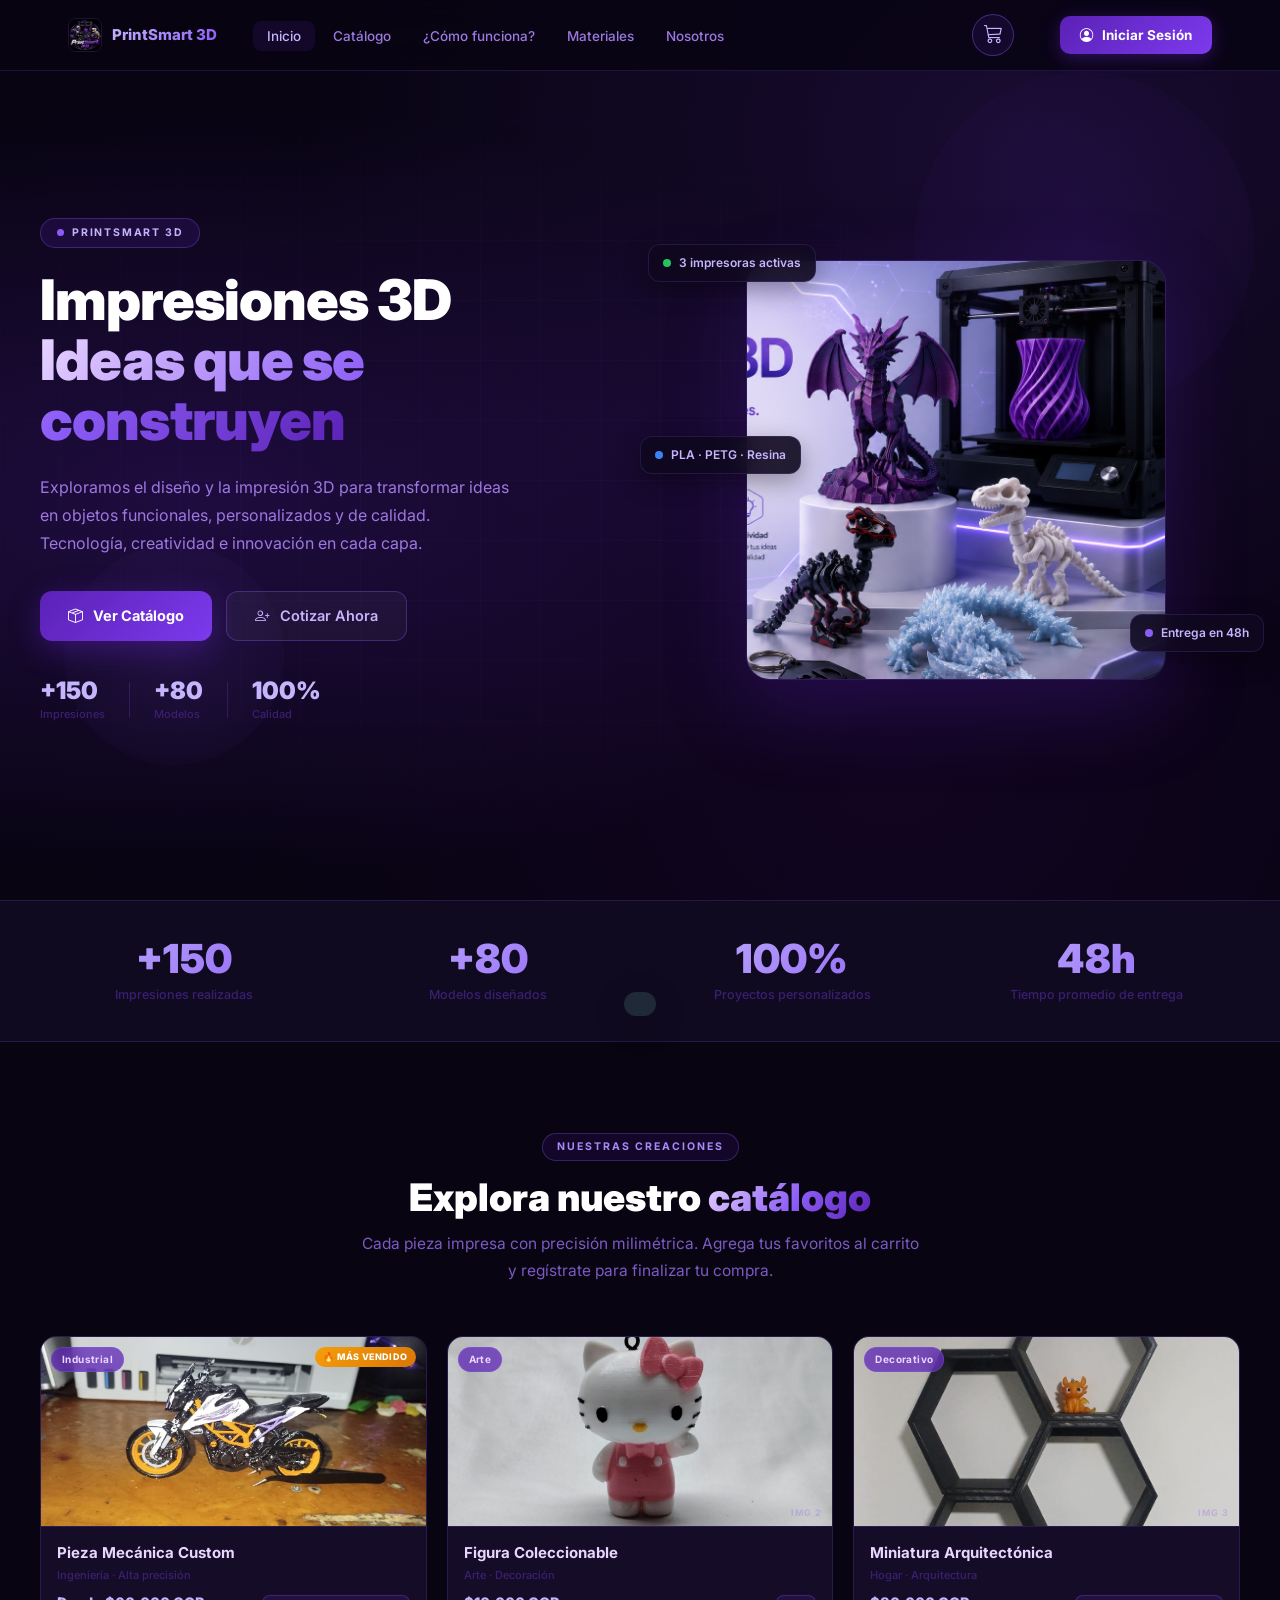
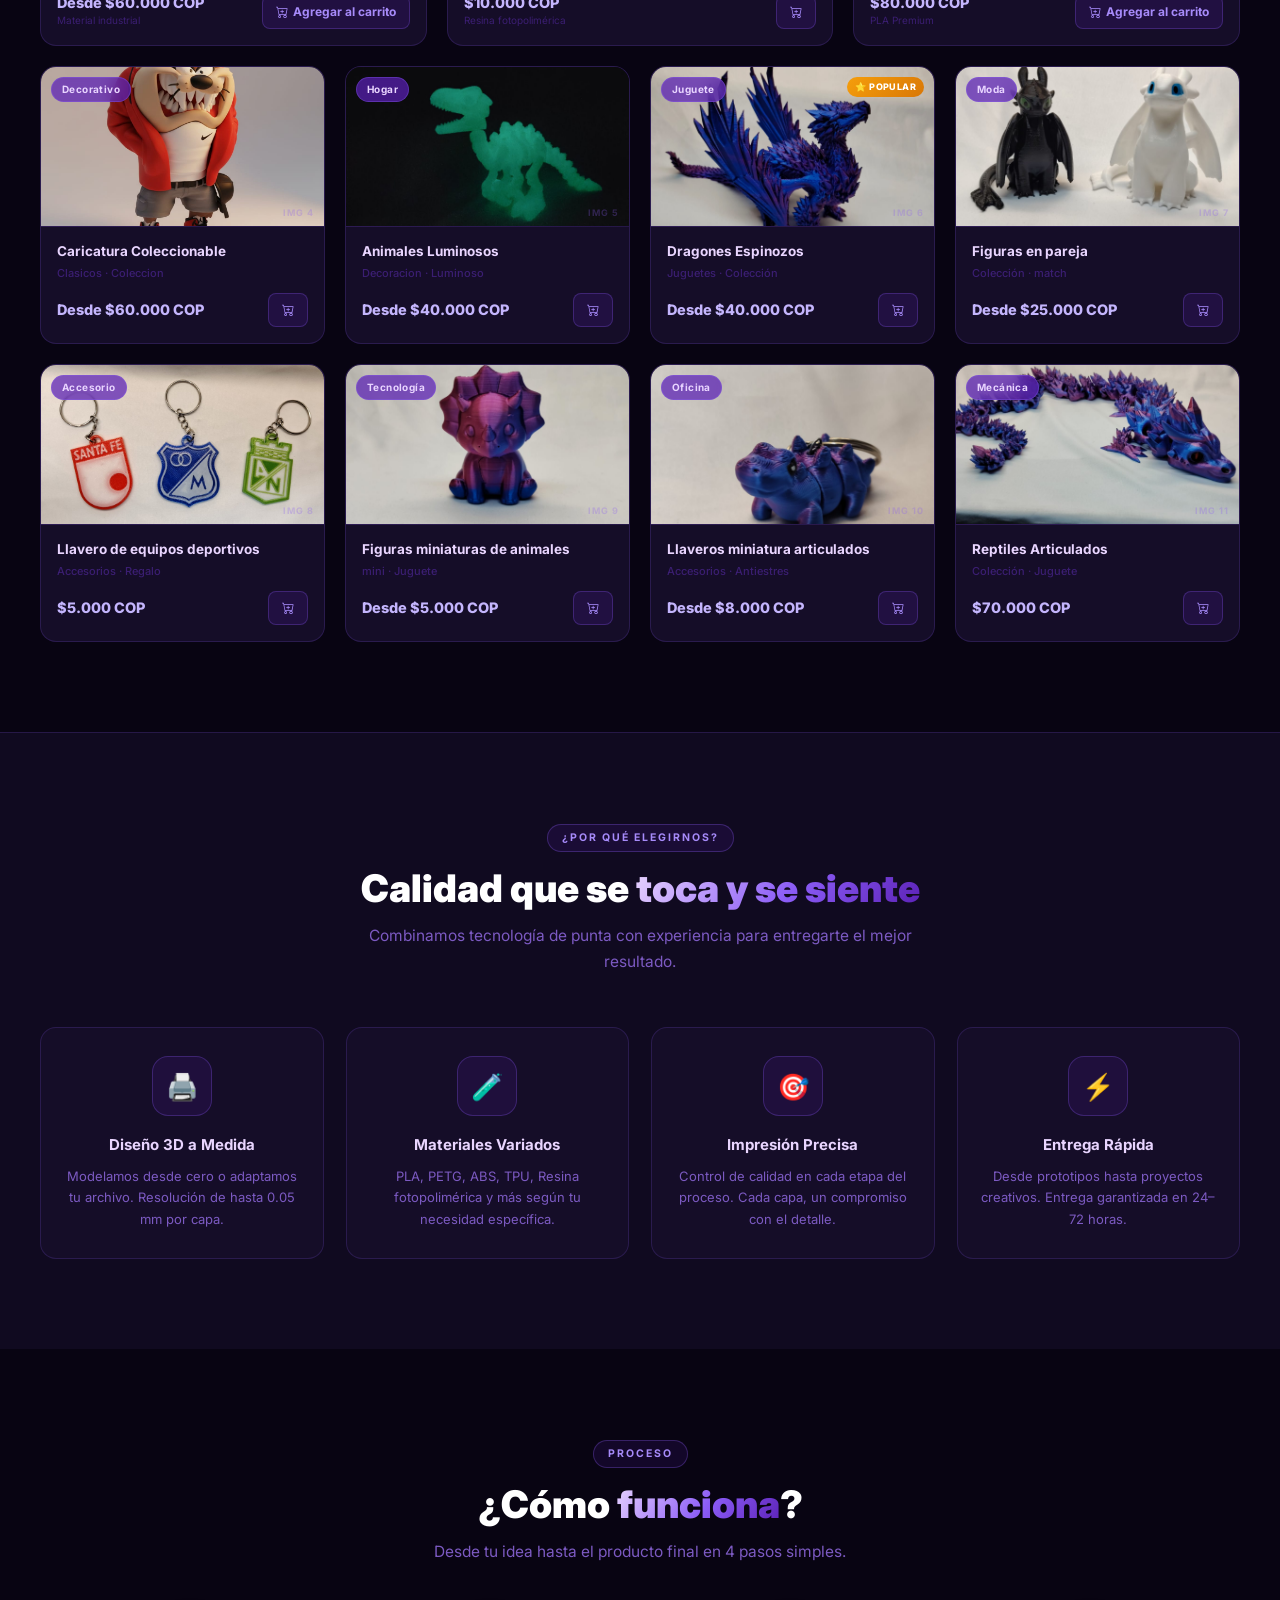
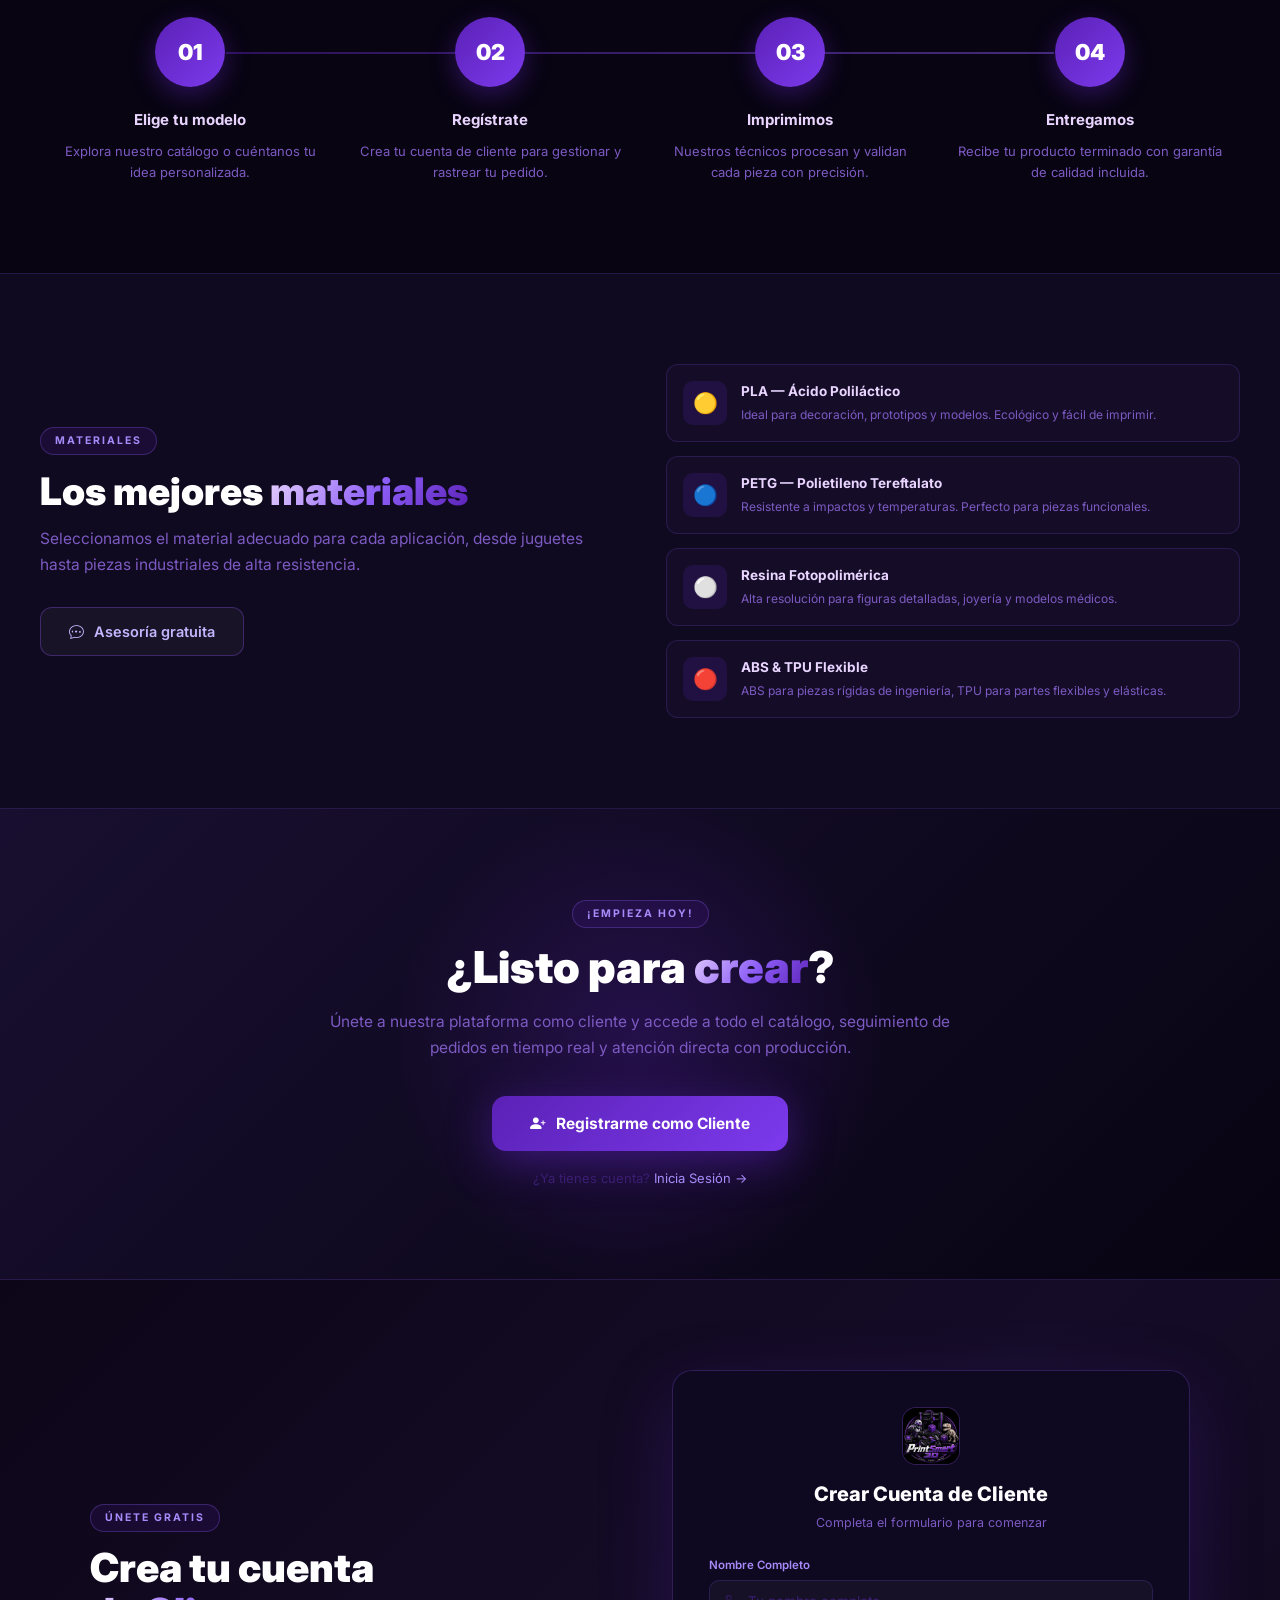
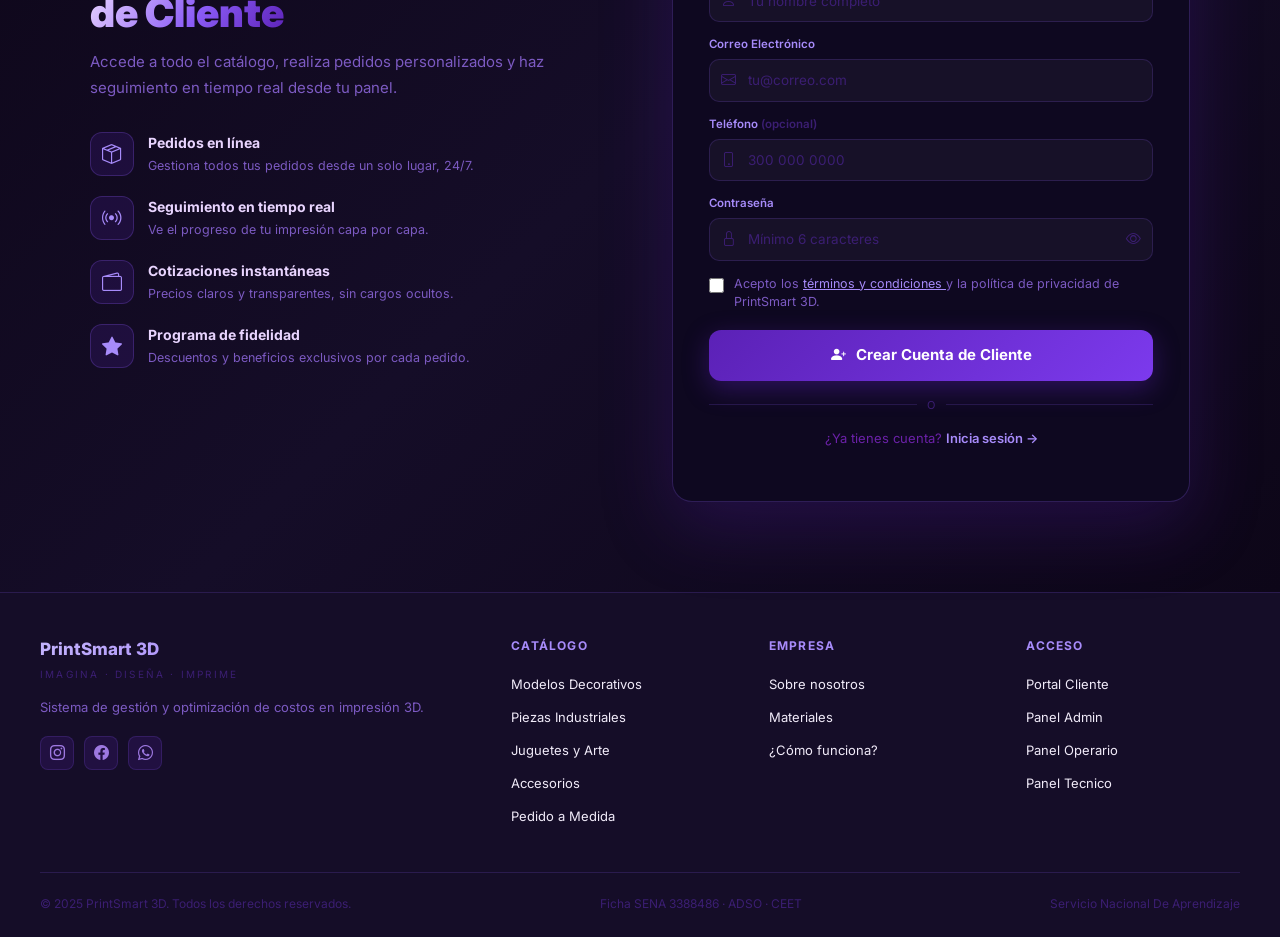
==== commit 595193b7: "Creacion De Botón Carro De Compras" ====
--- a/3.TRIMESTRE/1.Prototipo Navegable/index.html
+++ b/3.TRIMESTRE/1.Prototipo Navegable/index.html
@@ -18,6 +18,7 @@
   <link rel="stylesheet" href="css/landing.css"/>
   <link rel="stylesheet" href="css/style.css"/>
   <link rel="stylesheet" href="css/responsive.css"/>
+  <link rel="stylesheet" href="css/carrito.css"/>
 </head>
 <body class="landing-body">
 
@@ -152,7 +153,7 @@
       <h2 class="sec-h2">Explora nuestro <span class="grad-txt">catálogo</span></h2>
       <p class="sec-sub">
         Cada pieza impresa con precisión milimétrica.
-        ¿Te interesa algún modelo? Regístrate y realiza tu pedido.
+        Agrega tus favoritos al carrito y regístrate para finalizar tu compra.
       </p>
     </div>
 
@@ -961,7 +962,7 @@
       </div>
       <div class="modal-link-txt">
         ¿Ya tienes cuenta?
-        <span onclick="selectModalRol('Admin', document.getElementById('tab-Admin'))">
+        <span onclick="selectModalRol('Cliente', document.getElementById('tab-Cliente'))">
           Inicia sesión →
         </span>
       </div>
@@ -988,5 +989,6 @@
 <!-- SCRIPTS-->
 <script src="https://cdn.jsdelivr.net/npm/bootstrap@5.3.2/dist/js/bootstrap.bundle.min.js"></script>
 <script src="js/login.js"></script>
+<script src="js/carrito.js"></script>
 </body>
 </html>
--- a/3.TRIMESTRE/1.Prototipo Navegable/css/carrito.css
+++ b/3.TRIMESTRE/1.Prototipo Navegable/css/carrito.css
@@ -0,0 +1,92 @@
+/* CARRITO.CSS — Estilos del carrito de compras (PrintSmart 3D)*/
+
+/* Botón del carrito (navbar) y versión flotante (portal cliente) */
+.btn-cart{position:relative;width:42px;height:42px;border-radius:50%;border:1px solid rgba(139,92,246,.4);background:rgba(91,33,182,.15);color:#C4B5FD;font-size:19px;display:inline-flex;align-items:center;justify-content:center;cursor:pointer;margin-right:10px;transition:.2s}
+.btn-cart:hover{background:var(--purple-600,#7C3AED);color:#fff}
+.btn-cart.flotante{position:fixed;right:22px;bottom:22px;z-index:900;width:54px;height:54px;margin:0;font-size:23px;background:var(--purple-700,#5B21B6);color:#fff;border:0;box-shadow:0 8px 24px rgba(91,33,182,.45)}
+.cart-badge{position:absolute;top:-5px;right:-5px;min-width:20px;height:20px;padding:0 5px;border-radius:10px;background:#EF4444;color:#fff;font:700 11px/20px var(--fuente,Inter,sans-serif);display:none;align-items:center;justify-content:center}
+.cart-badge.bump{animation:cbump .4s}
+@keyframes cbump{50%{transform:scale(1.4)}}
+.btn-addcart.ok{background:#16A34A!important}
+
+/* Vista del carrito (pantalla completa) */
+.cv{position:fixed;inset:0;z-index:1500;background:#F5F3FF;overflow-y:auto;display:none;font-family:var(--fuente,Inter,sans-serif);color:#1F2937}
+.cv.abierto{display:block;animation:cvin .25s ease}
+@keyframes cvin{from{opacity:0;transform:translateY(14px)}}
+.cv-top{position:sticky;top:0;z-index:2;display:flex;align-items:center;justify-content:space-between;gap:12px;padding:14px max(16px,calc((100% - 1100px)/2));background:#3B0764;color:#fff}
+.cv-top button{background:none;border:0;color:#DDD6FE;font-weight:600;font-size:14px;cursor:pointer}
+.cv-top button:hover{color:#fff}
+.cv-top b{font-size:17px}
+.cv-wrap{max-width:1100px;margin:22px auto 60px;padding:0 16px;display:grid;grid-template-columns:1fr 340px;gap:20px;align-items:start}
+.cv-card{background:#fff;border-radius:12px;box-shadow:0 1px 4px rgba(59,7,100,.1);overflow:hidden}
+.cv-h{font-size:17px;font-weight:700;margin:22px 0 10px}
+
+/* Productos */
+.ci{display:grid;grid-template-columns:84px 1fr auto auto;gap:16px;align-items:center;padding:18px;border-bottom:1px solid #F0F0F5}
+.ci.g{grid-template-columns:84px 1fr auto}
+.ci:last-child{border:0}
+.ci img{width:84px;height:84px;border-radius:10px;object-fit:cover;background:#EDE9FE}
+.ci-n{font-weight:700;font-size:15px}
+.ci-c{font-size:12.5px;color:#6B7280;margin:2px 0 8px}
+.ci-acts button{background:none;border:0;padding:0;margin-right:14px;color:#7C3AED;font-size:13px;cursor:pointer}
+.ci-acts button:hover{text-decoration:underline}
+.ci-qty{display:flex;align-items:center;border:1px solid #DDD6FE;border-radius:8px}
+.ci-qty button{width:32px;height:34px;border:0;background:none;font-size:18px;color:#7C3AED;cursor:pointer}
+.ci-qty button:disabled{color:#D1D5DB;cursor:not-allowed}
+.ci-qty span{min-width:30px;text-align:center;font-weight:600}
+.ci-pr{text-align:right;font-weight:700;font-size:16px;min-width:110px}
+.ci-pr small{display:block;font-weight:400;font-size:12px;color:#6B7280}
+
+/* Resumen de compra */
+.cs{background:#fff;border-radius:12px;padding:22px;box-shadow:0 1px 4px rgba(59,7,100,.1);position:sticky;top:76px}
+.cs h3{font-size:17px;font-weight:700;margin-bottom:14px}
+.cs-r{display:flex;justify-content:space-between;font-size:14.5px;padding:6px 0}
+.cs-r .ok{color:#16A34A;font-weight:600}
+.cs-r.tot{border-top:1px solid #F0F0F5;margin-top:8px;padding-top:14px;font-size:18px;font-weight:800}
+.cs-bar{height:6px;border-radius:3px;background:#EDE9FE;overflow:hidden;margin:8px 0 4px}
+.cs-bar i{display:block;height:100%;background:#16A34A;transition:width .3s}
+.cs-ship small{font-size:12px;color:#6B7280}
+.cs-n{font-size:12px;color:#6B7280;line-height:1.5;margin-top:12px}
+.cs-n button{background:none;border:0;padding:0;color:#7C3AED;font:600 12px var(--fuente,Inter,sans-serif);cursor:pointer}
+.cs-n button:hover{text-decoration:underline}
+.btn-cv,.btn-cv-sec{width:100%;border:0;border-radius:10px;padding:13px;font:700 15px var(--fuente,Inter,sans-serif);cursor:pointer;margin-top:14px;transition:.2s}
+.btn-cv{background:linear-gradient(135deg,#5B21B6,#7C3AED);color:#fff}
+.btn-cv:hover{filter:brightness(1.1)}
+.btn-cv-sec{background:#F5F3FF;color:#5B21B6;margin-top:8px}
+
+/* Estados: vacío y compra confirmada */
+.cv-vacio,.cv-ok{text-align:center;padding:54px 20px}
+.cv-vacio i{font-size:52px;color:#A78BFA}
+.cv-vacio h2,.cv-ok h2{font-size:21px;font-weight:800;margin:12px 0 6px}
+.cv-vacio p,.cv-ok p{color:#6B7280;font-size:14px}
+.cv-vacio .btn-cv,.cv-ok .btn-cv{width:auto;padding:12px 28px}
+.cv-okic{width:64px;height:64px;margin:0 auto;border-radius:50%;background:#DCFCE7;color:#16A34A;font-size:32px;display:flex;align-items:center;justify-content:center}
+
+/* Datos de entrega y pago */
+.cv-form{padding:24px}
+.cv-form h2{font-size:17px;font-weight:700;margin:6px 0 12px}
+.cv-form h2:not(:first-child){margin-top:22px}
+.cv-who{font-size:13px;color:#6B7280;margin-bottom:14px}
+.cv-form label{display:block;font-size:12.5px;font-weight:600;color:#374151;margin-bottom:12px}
+.cv-form input:not([type=radio]){display:block;width:100%;margin-top:5px;padding:11px 12px;border:1px solid #DDD6FE;border-radius:8px;font:14px var(--fuente,Inter,sans-serif)}
+.cv-form input:focus{outline:2px solid #A78BFA;border-color:transparent}
+.cv-g2{display:grid;grid-template-columns:2fr 1fr;gap:12px}
+.cv-pays label{display:flex;align-items:center;gap:10px;border:1px solid #DDD6FE;border-radius:10px;padding:13px;font-size:14px;cursor:pointer;margin-bottom:8px}
+.cv-pays input{accent-color:#7C3AED}
+.cv-err{display:none;background:#FEE2E2;color:#B91C1C;border-radius:8px;padding:10px 12px;font-size:13px}
+
+/* Aviso al agregar */
+.cart-snack{position:fixed;left:50%;bottom:24px;transform:translate(-50%,140px);z-index:2000;display:flex;align-items:center;gap:12px;background:#1F2937;color:#fff;padding:12px 16px;border-radius:12px;font-size:14px;box-shadow:0 10px 30px rgba(0,0,0,.3);transition:transform .3s;max-width:calc(100% - 24px)}
+.cart-snack.on{transform:translate(-50%,0)}
+.cart-snack i{color:#4ADE80}
+.cart-snack button{background:none;border:0;color:#C4B5FD;font-weight:700;cursor:pointer;white-space:nowrap}
+
+@media(max-width:820px){
+  .cv-wrap{grid-template-columns:1fr}
+  .cs{position:static}
+  .ci,.ci.g{grid-template-columns:70px 1fr}
+  .ci img{width:70px;height:70px}
+  .ci-qty,.ci-pr{grid-column:2}
+  .ci-pr{text-align:left}
+  .cv-g2{grid-template-columns:1fr}
+}
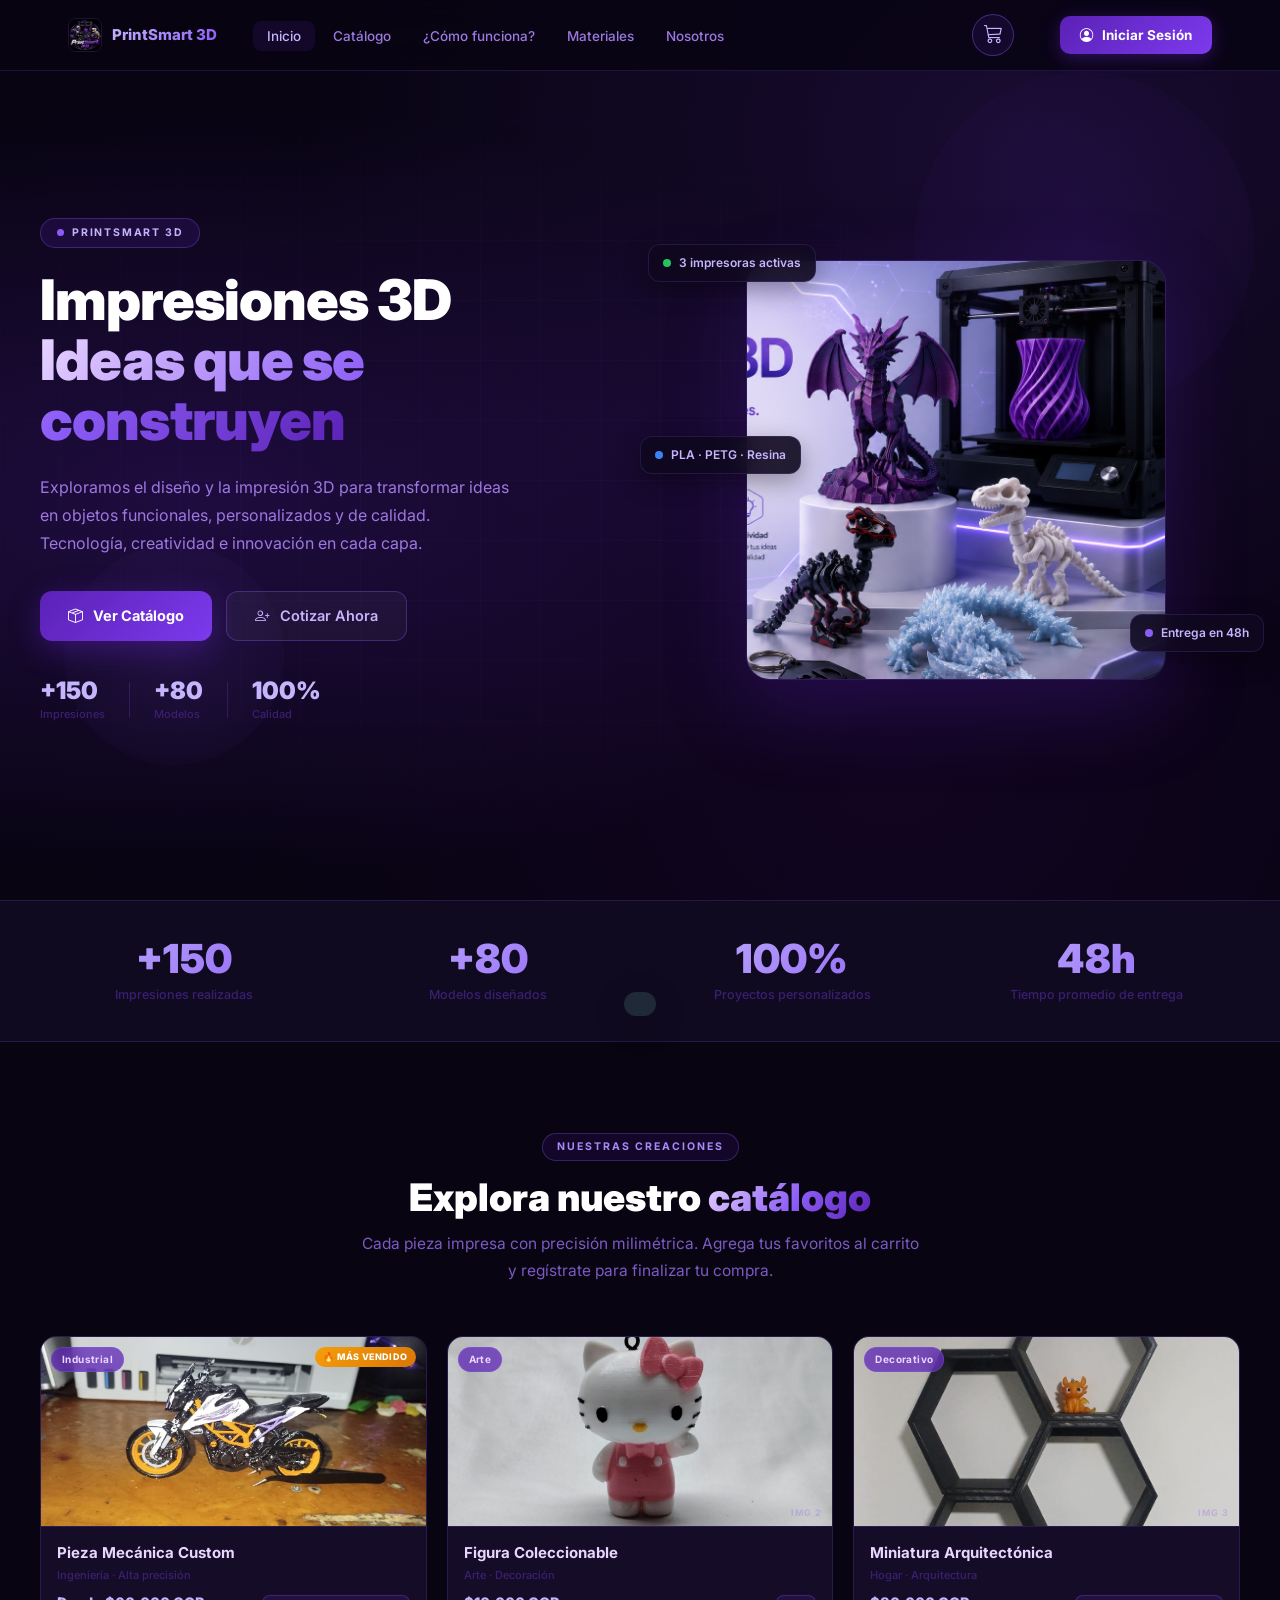
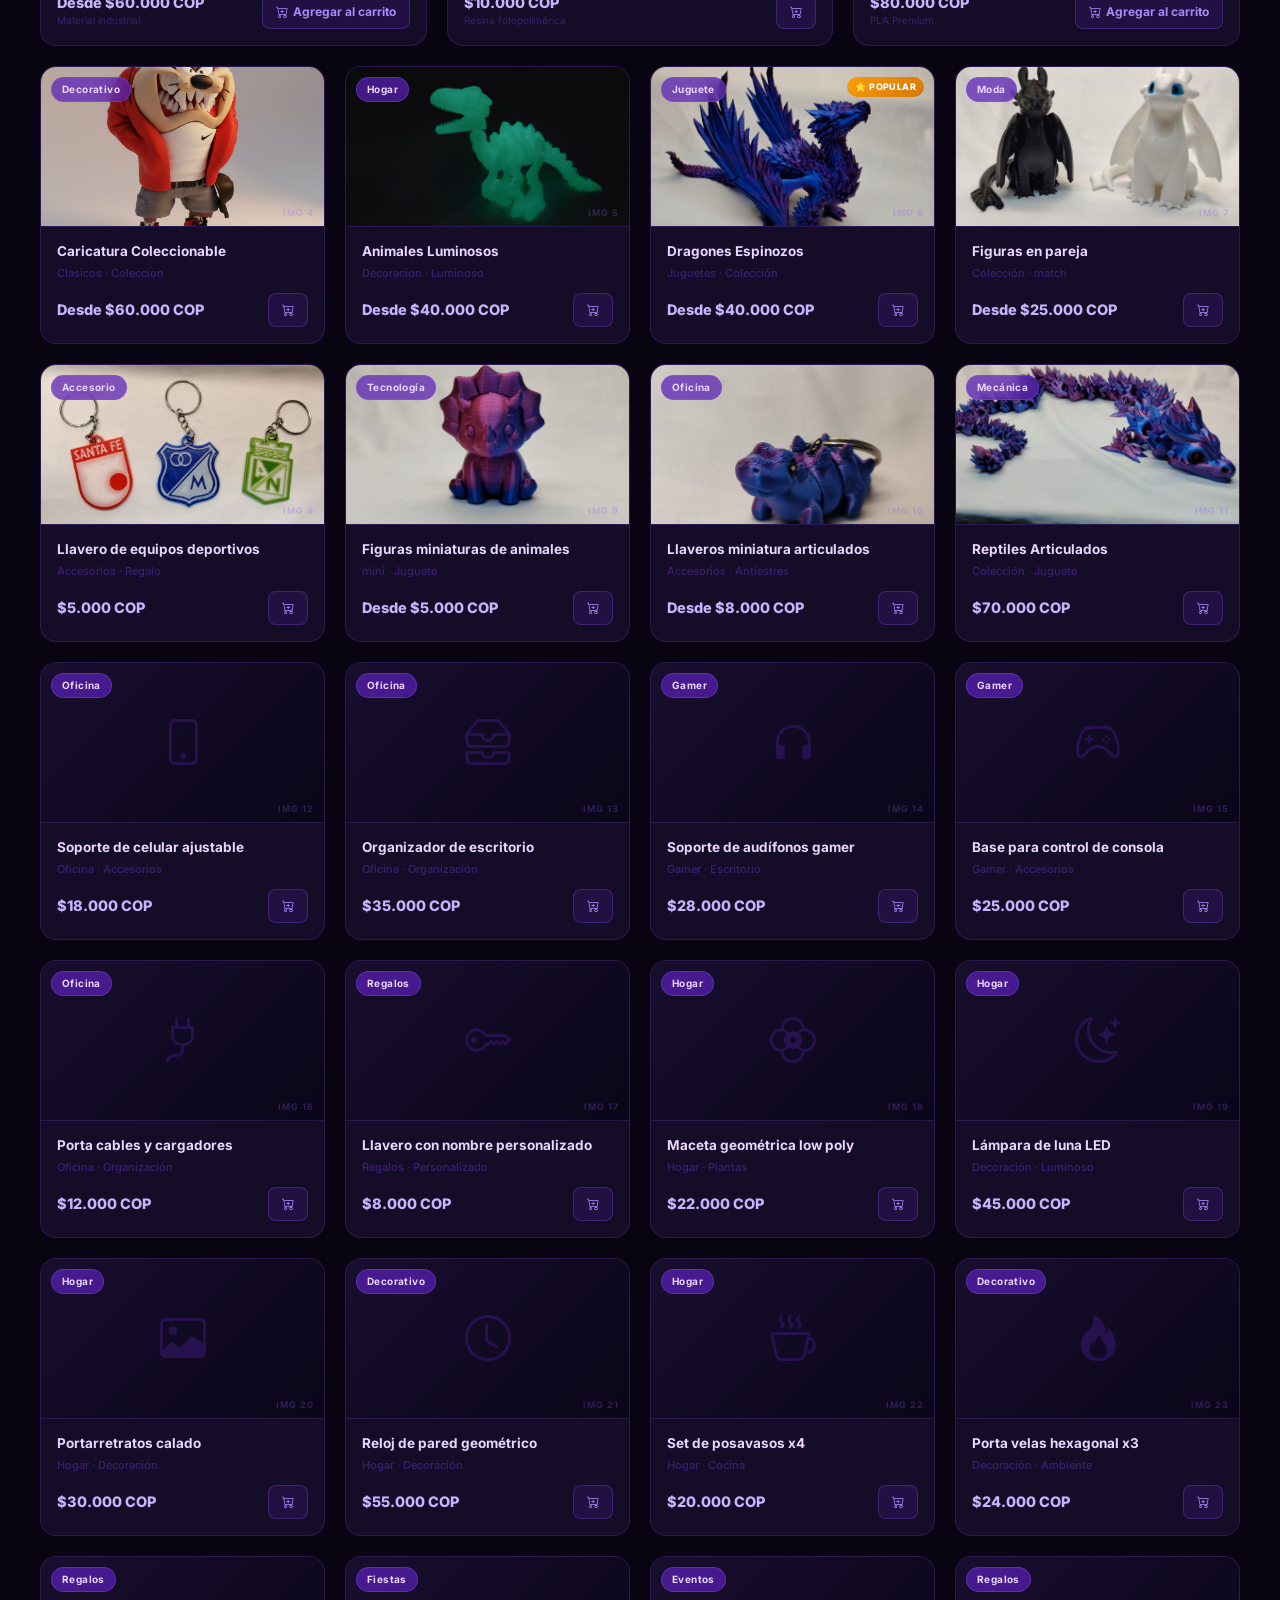
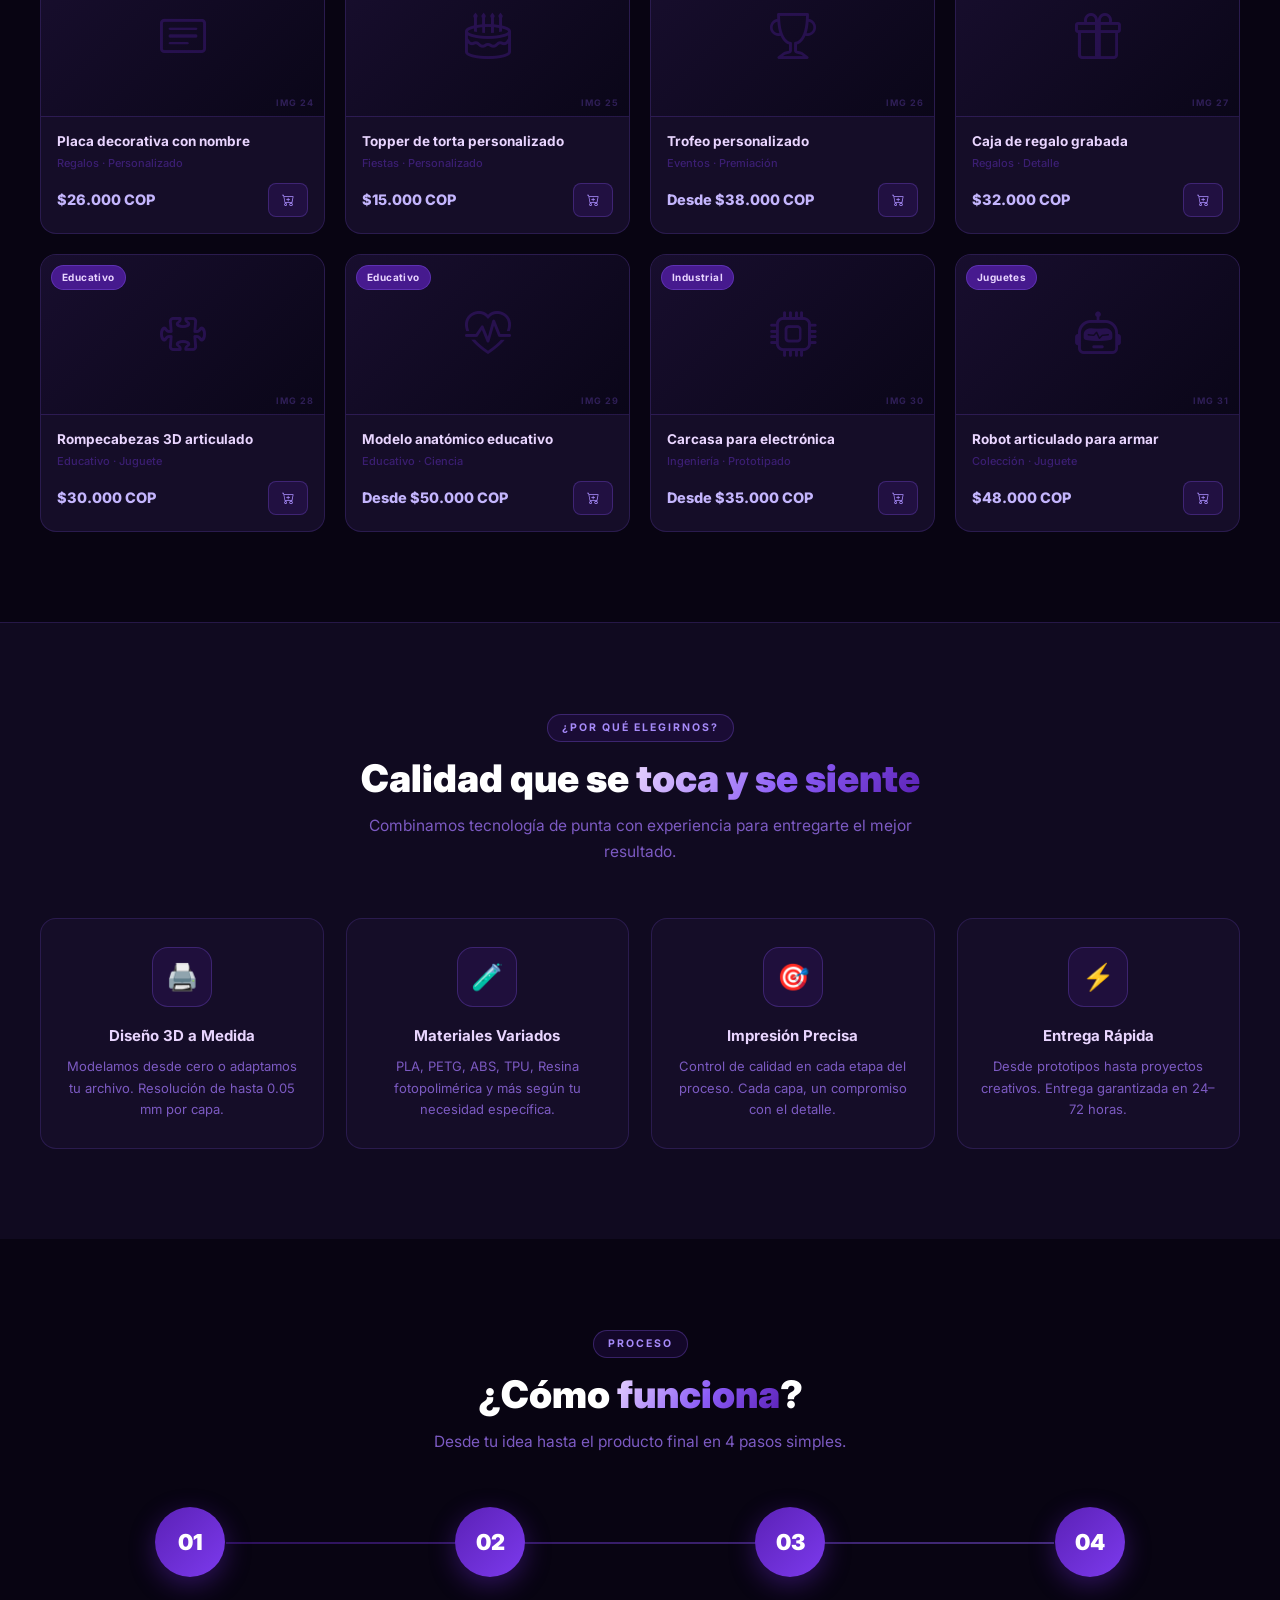
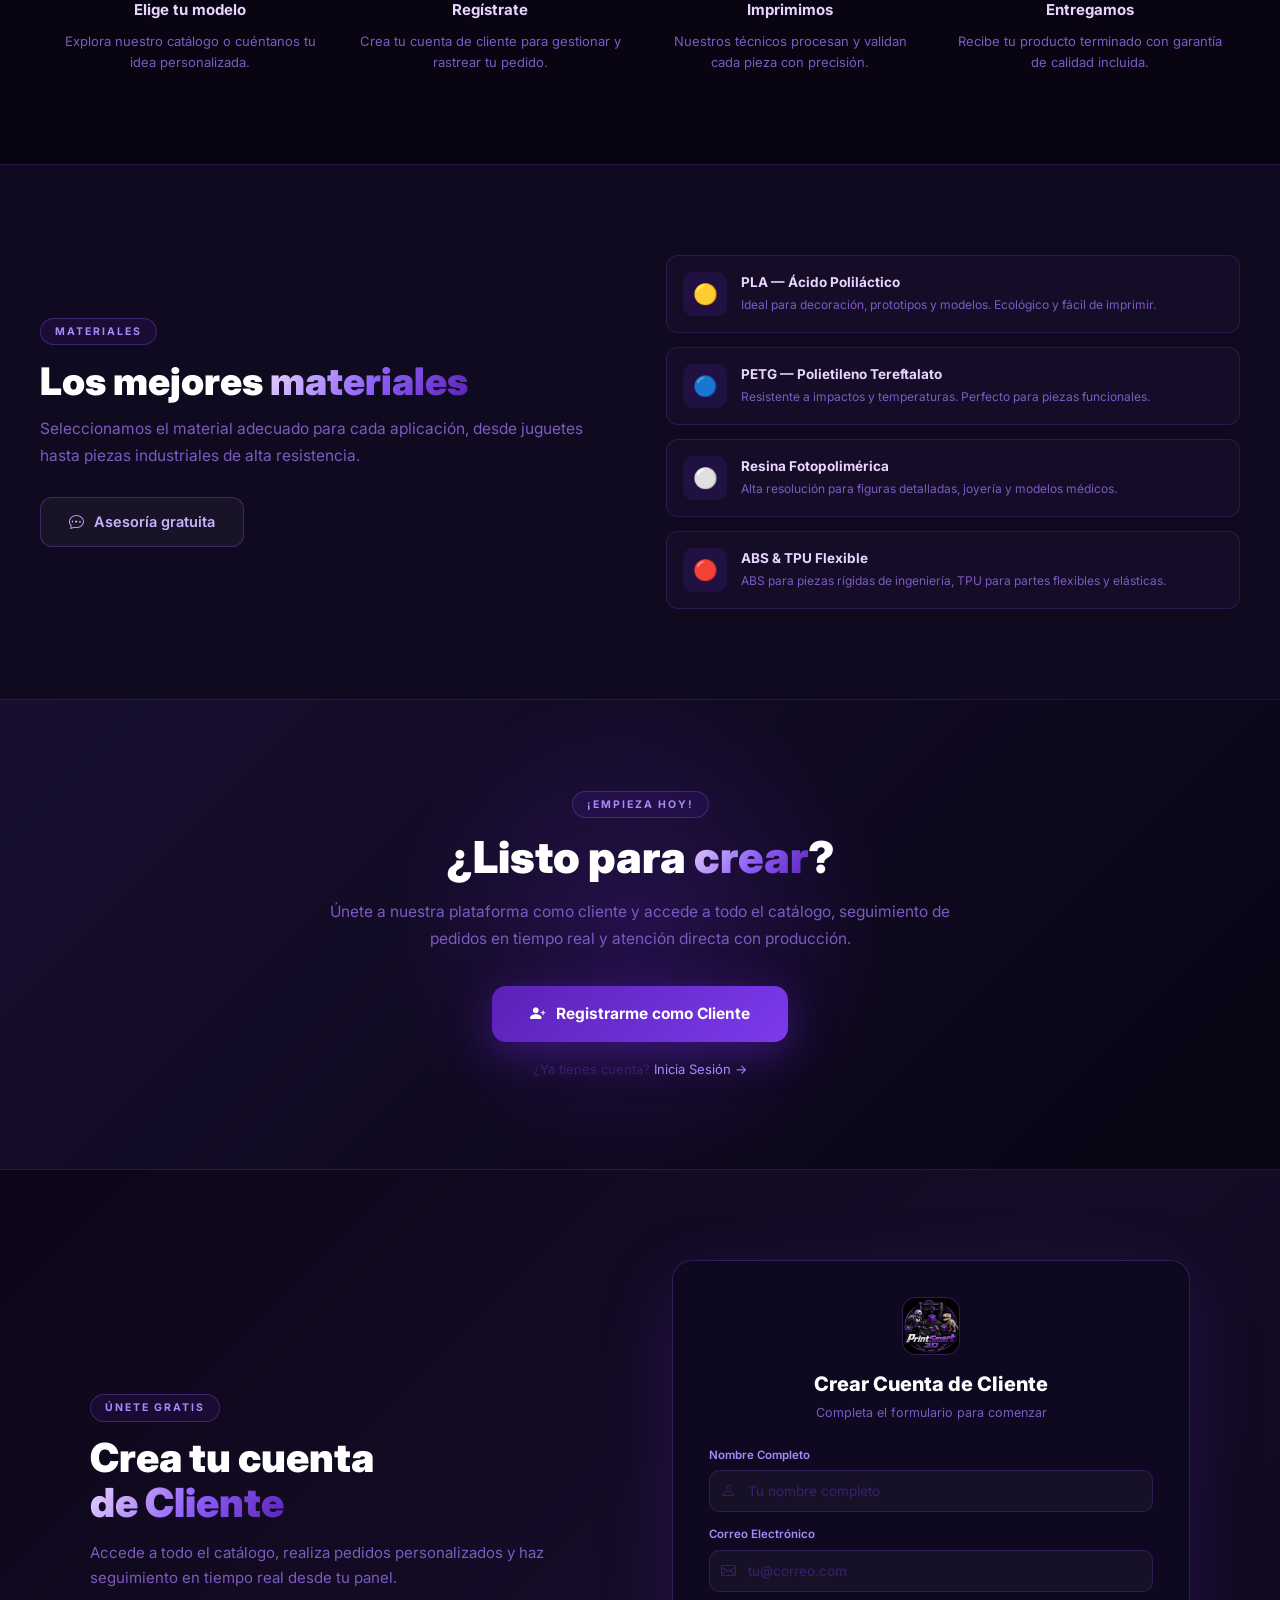
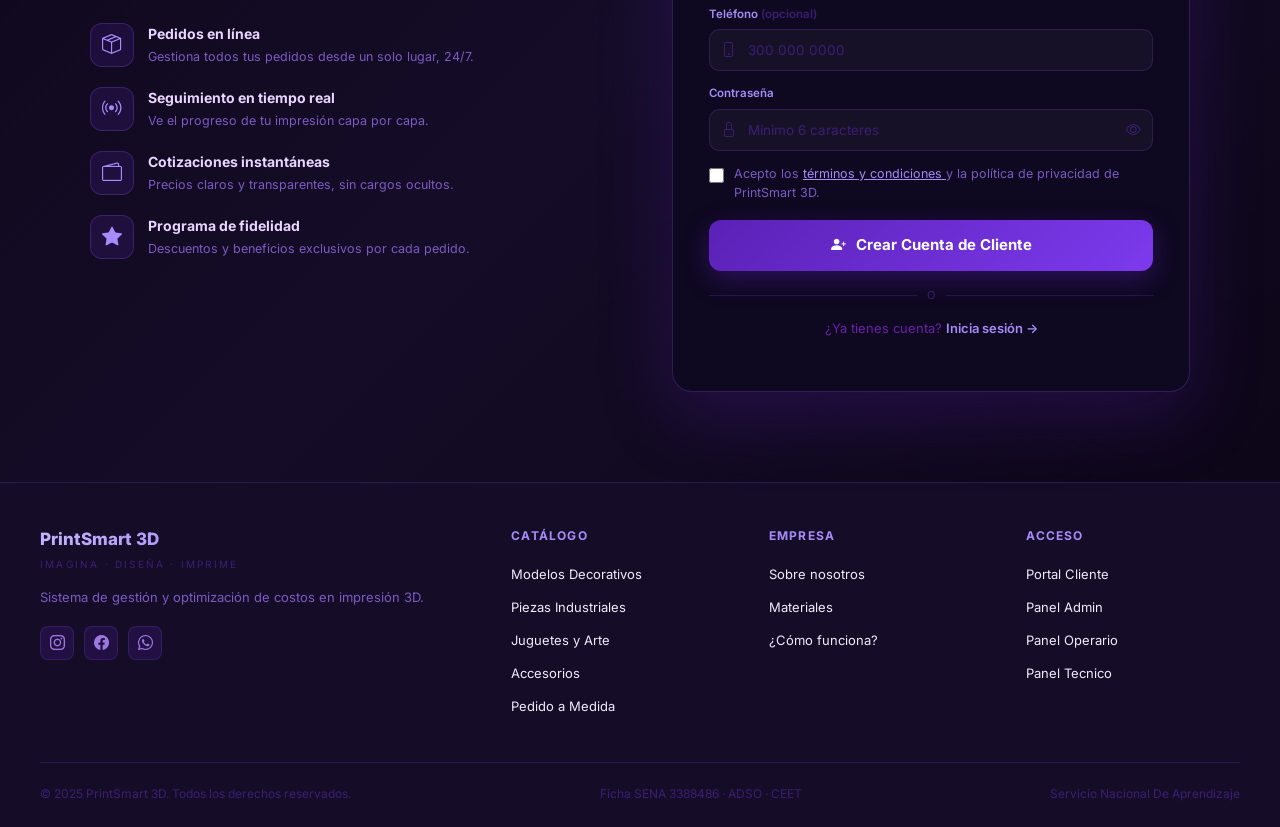
==== commit ebfa246f: "Agregacion de 20 productos mas catologo principal y portal del cliente" ====
--- a/3.TRIMESTRE/1.Prototipo Navegable/index.html
+++ b/3.TRIMESTRE/1.Prototipo Navegable/index.html
@@ -438,9 +438,351 @@
           </div>
         </div>
       </div>
-
+    
     </div><!-- fin fila-bot -->
-
+    <div class="prod-fila-bot" style="margin-top:20px;">
+
+      <!-- PRODUCTO 12 -->
+      <div class="pcard small">
+        <div class="pimg">
+          <div class="pimg-icon"><i class="bi bi-phone"></i></div>
+          <span class="pbadge">Oficina</span>
+          <span class="img-num">IMG 12</span>
+        </div>
+        <div class="pbody">
+          <div class="pnombre">Soporte de celular ajustable</div>
+          <div class="pcategoria">Oficina · Accesorios</div>
+          <div class="pfooter">
+            <div><div class="pprecio">$18.000 COP</div></div>
+            <button class="btn-interes" type="button"><i class="bi bi-bag-plus"></i></button>
+          </div>
+        </div>
+      </div>
+
+      <!-- PRODUCTO 13 -->
+      <div class="pcard small">
+        <div class="pimg">
+          <div class="pimg-icon"><i class="bi bi-inboxes"></i></div>
+          <span class="pbadge">Oficina</span>
+          <span class="img-num">IMG 13</span>
+        </div>
+        <div class="pbody">
+          <div class="pnombre">Organizador de escritorio</div>
+          <div class="pcategoria">Oficina · Organización</div>
+          <div class="pfooter">
+            <div><div class="pprecio">$35.000 COP</div></div>
+            <button class="btn-interes" type="button"><i class="bi bi-bag-plus"></i></button>
+          </div>
+        </div>
+      </div>
+
+      <!-- PRODUCTO 14 -->
+      <div class="pcard small">
+        <div class="pimg">
+          <div class="pimg-icon"><i class="bi bi-headphones"></i></div>
+          <span class="pbadge">Gamer</span>
+          <span class="img-num">IMG 14</span>
+        </div>
+        <div class="pbody">
+          <div class="pnombre">Soporte de audífonos gamer</div>
+          <div class="pcategoria">Gamer · Escritorio</div>
+          <div class="pfooter">
+            <div><div class="pprecio">$28.000 COP</div></div>
+            <button class="btn-interes" type="button"><i class="bi bi-bag-plus"></i></button>
+          </div>
+        </div>
+      </div>
+
+      <!-- PRODUCTO 15 -->
+      <div class="pcard small">
+        <div class="pimg">
+          <div class="pimg-icon"><i class="bi bi-controller"></i></div>
+          <span class="pbadge">Gamer</span>
+          <span class="img-num">IMG 15</span>
+        </div>
+        <div class="pbody">
+          <div class="pnombre">Base para control de consola</div>
+          <div class="pcategoria">Gamer · Accesorios</div>
+          <div class="pfooter">
+            <div><div class="pprecio">$25.000 COP</div></div>
+            <button class="btn-interes" type="button"><i class="bi bi-bag-plus"></i></button>
+          </div>
+        </div>
+      </div>
+
+      <!-- PRODUCTO 16 -->
+      <div class="pcard small">
+        <div class="pimg">
+          <div class="pimg-icon"><i class="bi bi-plug"></i></div>
+          <span class="pbadge">Oficina</span>
+          <span class="img-num">IMG 16</span>
+        </div>
+        <div class="pbody">
+          <div class="pnombre">Porta cables y cargadores</div>
+          <div class="pcategoria">Oficina · Organización</div>
+          <div class="pfooter">
+            <div><div class="pprecio">$12.000 COP</div></div>
+            <button class="btn-interes" type="button"><i class="bi bi-bag-plus"></i></button>
+          </div>
+        </div>
+      </div>
+
+      <!-- PRODUCTO 17 -->
+      <div class="pcard small">
+        <div class="pimg">
+          <div class="pimg-icon"><i class="bi bi-key"></i></div>
+          <span class="pbadge">Regalos</span>
+          <span class="img-num">IMG 17</span>
+        </div>
+        <div class="pbody">
+          <div class="pnombre">Llavero con nombre personalizado</div>
+          <div class="pcategoria">Regalos · Personalizado</div>
+          <div class="pfooter">
+            <div><div class="pprecio">$8.000 COP</div></div>
+            <button class="btn-interes" type="button"><i class="bi bi-bag-plus"></i></button>
+          </div>
+        </div>
+      </div>
+
+      <!-- PRODUCTO 18 -->
+      <div class="pcard small">
+        <div class="pimg">
+          <div class="pimg-icon"><i class="bi bi-flower2"></i></div>
+          <span class="pbadge">Hogar</span>
+          <span class="img-num">IMG 18</span>
+        </div>
+        <div class="pbody">
+          <div class="pnombre">Maceta geométrica low poly</div>
+          <div class="pcategoria">Hogar · Plantas</div>
+          <div class="pfooter">
+            <div><div class="pprecio">$22.000 COP</div></div>
+            <button class="btn-interes" type="button"><i class="bi bi-bag-plus"></i></button>
+          </div>
+        </div>
+      </div>
+
+      <!-- PRODUCTO 19 -->
+      <div class="pcard small">
+        <div class="pimg">
+          <div class="pimg-icon"><i class="bi bi-moon-stars"></i></div>
+          <span class="pbadge">Hogar</span>
+          <span class="img-num">IMG 19</span>
+        </div>
+        <div class="pbody">
+          <div class="pnombre">Lámpara de luna LED</div>
+          <div class="pcategoria">Decoración · Luminoso</div>
+          <div class="pfooter">
+            <div><div class="pprecio">$45.000 COP</div></div>
+            <button class="btn-interes" type="button"><i class="bi bi-bag-plus"></i></button>
+          </div>
+        </div>
+      </div>
+
+      <!-- PRODUCTO 20 -->
+      <div class="pcard small">
+        <div class="pimg">
+          <div class="pimg-icon"><i class="bi bi-image"></i></div>
+          <span class="pbadge">Hogar</span>
+          <span class="img-num">IMG 20</span>
+        </div>
+        <div class="pbody">
+          <div class="pnombre">Portarretratos calado</div>
+          <div class="pcategoria">Hogar · Decoración</div>
+          <div class="pfooter">
+            <div><div class="pprecio">$30.000 COP</div></div>
+            <button class="btn-interes" type="button"><i class="bi bi-bag-plus"></i></button>
+          </div>
+        </div>
+      </div>
+
+      <!-- PRODUCTO 21 -->
+      <div class="pcard small">
+        <div class="pimg">
+          <div class="pimg-icon"><i class="bi bi-clock"></i></div>
+          <span class="pbadge">Decorativo</span>
+          <span class="img-num">IMG 21</span>
+        </div>
+        <div class="pbody">
+          <div class="pnombre">Reloj de pared geométrico</div>
+          <div class="pcategoria">Hogar · Decoración</div>
+          <div class="pfooter">
+            <div><div class="pprecio">$55.000 COP</div></div>
+            <button class="btn-interes" type="button"><i class="bi bi-bag-plus"></i></button>
+          </div>
+        </div>
+      </div>
+
+      <!-- PRODUCTO 22 -->
+      <div class="pcard small">
+        <div class="pimg">
+          <div class="pimg-icon"><i class="bi bi-cup-hot"></i></div>
+          <span class="pbadge">Hogar</span>
+          <span class="img-num">IMG 22</span>
+        </div>
+        <div class="pbody">
+          <div class="pnombre">Set de posavasos x4</div>
+          <div class="pcategoria">Hogar · Cocina</div>
+          <div class="pfooter">
+            <div><div class="pprecio">$20.000 COP</div></div>
+            <button class="btn-interes" type="button"><i class="bi bi-bag-plus"></i></button>
+          </div>
+        </div>
+      </div>
+
+      <!-- PRODUCTO 23 -->
+      <div class="pcard small">
+        <div class="pimg">
+          <div class="pimg-icon"><i class="bi bi-fire"></i></div>
+          <span class="pbadge">Decorativo</span>
+          <span class="img-num">IMG 23</span>
+        </div>
+        <div class="pbody">
+          <div class="pnombre">Porta velas hexagonal x3</div>
+          <div class="pcategoria">Decoración · Ambiente</div>
+          <div class="pfooter">
+            <div><div class="pprecio">$24.000 COP</div></div>
+            <button class="btn-interes" type="button"><i class="bi bi-bag-plus"></i></button>
+          </div>
+        </div>
+      </div>
+
+      <!-- PRODUCTO 24 -->
+      <div class="pcard small">
+        <div class="pimg">
+          <div class="pimg-icon"><i class="bi bi-card-text"></i></div>
+          <span class="pbadge">Regalos</span>
+          <span class="img-num">IMG 24</span>
+        </div>
+        <div class="pbody">
+          <div class="pnombre">Placa decorativa con nombre</div>
+          <div class="pcategoria">Regalos · Personalizado</div>
+          <div class="pfooter">
+            <div><div class="pprecio">$26.000 COP</div></div>
+            <button class="btn-interes" type="button"><i class="bi bi-bag-plus"></i></button>
+          </div>
+        </div>
+      </div>
+
+      <!-- PRODUCTO 25 -->
+      <div class="pcard small">
+        <div class="pimg">
+          <div class="pimg-icon"><i class="bi bi-cake2"></i></div>
+          <span class="pbadge">Fiestas</span>
+          <span class="img-num">IMG 25</span>
+        </div>
+        <div class="pbody">
+          <div class="pnombre">Topper de torta personalizado</div>
+          <div class="pcategoria">Fiestas · Personalizado</div>
+          <div class="pfooter">
+            <div><div class="pprecio">$15.000 COP</div></div>
+            <button class="btn-interes" type="button"><i class="bi bi-bag-plus"></i></button>
+          </div>
+        </div>
+      </div>
+
+      <!-- PRODUCTO 26 -->
+      <div class="pcard small">
+        <div class="pimg">
+          <div class="pimg-icon"><i class="bi bi-trophy"></i></div>
+          <span class="pbadge">Eventos</span>
+          <span class="img-num">IMG 26</span>
+        </div>
+        <div class="pbody">
+          <div class="pnombre">Trofeo personalizado</div>
+          <div class="pcategoria">Eventos · Premiación</div>
+          <div class="pfooter">
+            <div><div class="pprecio">Desde $38.000 COP</div></div>
+            <button class="btn-interes" type="button"><i class="bi bi-bag-plus"></i></button>
+          </div>
+        </div>
+      </div>
+
+      <!-- PRODUCTO 27 -->
+      <div class="pcard small">
+        <div class="pimg">
+          <div class="pimg-icon"><i class="bi bi-gift"></i></div>
+          <span class="pbadge">Regalos</span>
+          <span class="img-num">IMG 27</span>
+        </div>
+        <div class="pbody">
+          <div class="pnombre">Caja de regalo grabada</div>
+          <div class="pcategoria">Regalos · Detalle</div>
+          <div class="pfooter">
+            <div><div class="pprecio">$32.000 COP</div></div>
+            <button class="btn-interes" type="button"><i class="bi bi-bag-plus"></i></button>
+          </div>
+        </div>
+      </div>
+
+      <!-- PRODUCTO 28 -->
+      <div class="pcard small">
+        <div class="pimg">
+          <div class="pimg-icon"><i class="bi bi-puzzle"></i></div>
+          <span class="pbadge">Educativo</span>
+          <span class="img-num">IMG 28</span>
+        </div>
+        <div class="pbody">
+          <div class="pnombre">Rompecabezas 3D articulado</div>
+          <div class="pcategoria">Educativo · Juguete</div>
+          <div class="pfooter">
+            <div><div class="pprecio">$30.000 COP</div></div>
+            <button class="btn-interes" type="button"><i class="bi bi-bag-plus"></i></button>
+          </div>
+        </div>
+      </div>
+
+      <!-- PRODUCTO 29 -->
+      <div class="pcard small">
+        <div class="pimg">
+          <div class="pimg-icon"><i class="bi bi-heart-pulse"></i></div>
+          <span class="pbadge">Educativo</span>
+          <span class="img-num">IMG 29</span>
+        </div>
+        <div class="pbody">
+          <div class="pnombre">Modelo anatómico educativo</div>
+          <div class="pcategoria">Educativo · Ciencia</div>
+          <div class="pfooter">
+            <div><div class="pprecio">Desde $50.000 COP</div></div>
+            <button class="btn-interes" type="button"><i class="bi bi-bag-plus"></i></button>
+          </div>
+        </div>
+      </div>
+
+      <!-- PRODUCTO 30 -->
+      <div class="pcard small">
+        <div class="pimg">
+          <div class="pimg-icon"><i class="bi bi-cpu"></i></div>
+          <span class="pbadge">Industrial</span>
+          <span class="img-num">IMG 30</span>
+        </div>
+        <div class="pbody">
+          <div class="pnombre">Carcasa para electrónica</div>
+          <div class="pcategoria">Ingeniería · Prototipado</div>
+          <div class="pfooter">
+            <div><div class="pprecio">Desde $35.000 COP</div></div>
+            <button class="btn-interes" type="button"><i class="bi bi-bag-plus"></i></button>
+          </div>
+        </div>
+      </div>
+
+      <!-- PRODUCTO 31 -->
+      <div class="pcard small">
+        <div class="pimg">
+          <div class="pimg-icon"><i class="bi bi-robot"></i></div>
+          <span class="pbadge">Juguetes</span>
+          <span class="img-num">IMG 31</span>
+        </div>
+        <div class="pbody">
+          <div class="pnombre">Robot articulado para armar</div>
+          <div class="pcategoria">Colección · Juguete</div>
+          <div class="pfooter">
+            <div><div class="pprecio">$48.000 COP</div></div>
+            <button class="btn-interes" type="button"><i class="bi bi-bag-plus"></i></button>
+          </div>
+        </div>
+      </div>
+
+    </div>
   </div><!-- fin sec-wrap -->
 </section>
 
--- a/3.TRIMESTRE/1.Prototipo Navegable/css/carrito.css
+++ b/3.TRIMESTRE/1.Prototipo Navegable/css/carrito.css
@@ -18,6 +18,7 @@
 .cv-top button:hover{color:#fff}
 .cv-top b{font-size:17px}
 .cv-wrap{max-width:1100px;margin:22px auto 60px;padding:0 16px;display:grid;grid-template-columns:1fr 340px;gap:20px;align-items:start}
+.cv-wrap.solo{grid-template-columns:minmax(0,680px);justify-content:center;align-content:center;min-height:calc(100vh - 150px)}
 .cv-card{background:#fff;border-radius:12px;box-shadow:0 1px 4px rgba(59,7,100,.1);overflow:hidden}
 .cv-h{font-size:17px;font-weight:700;margin:22px 0 10px}
 
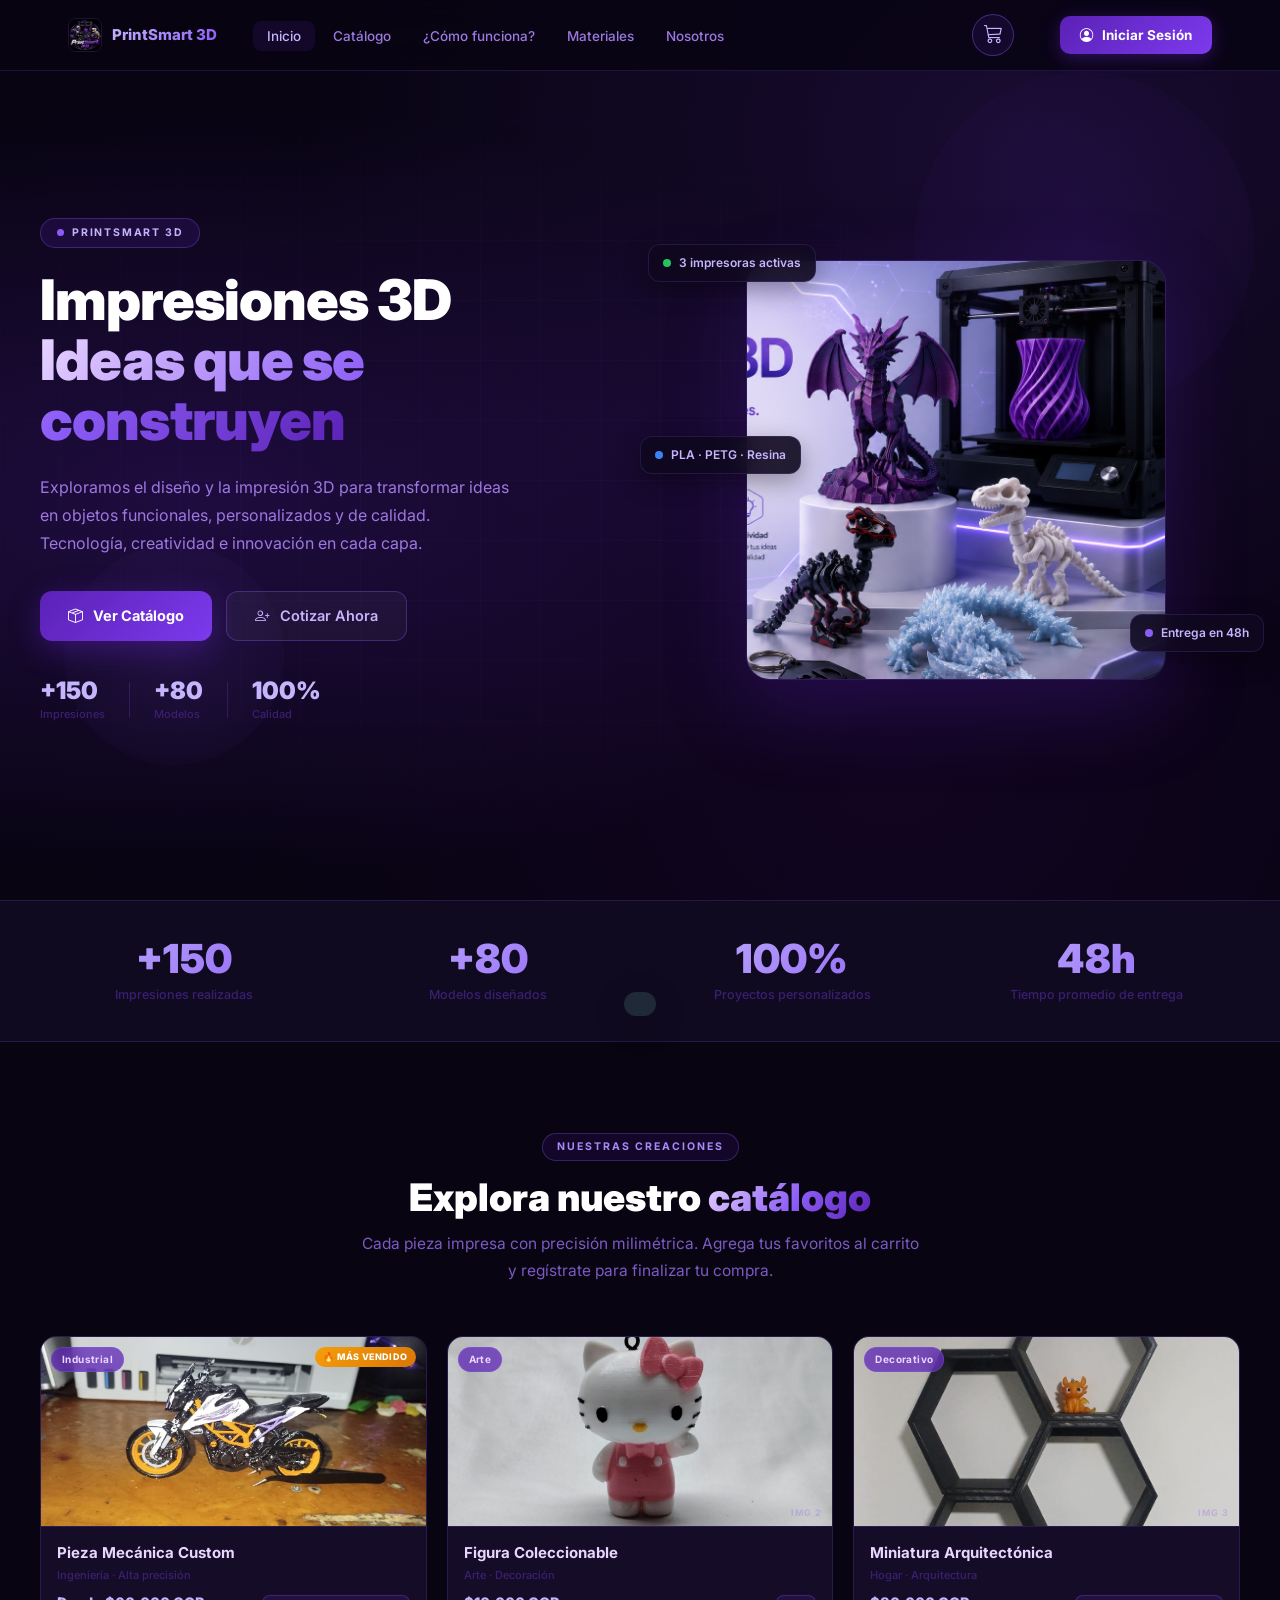
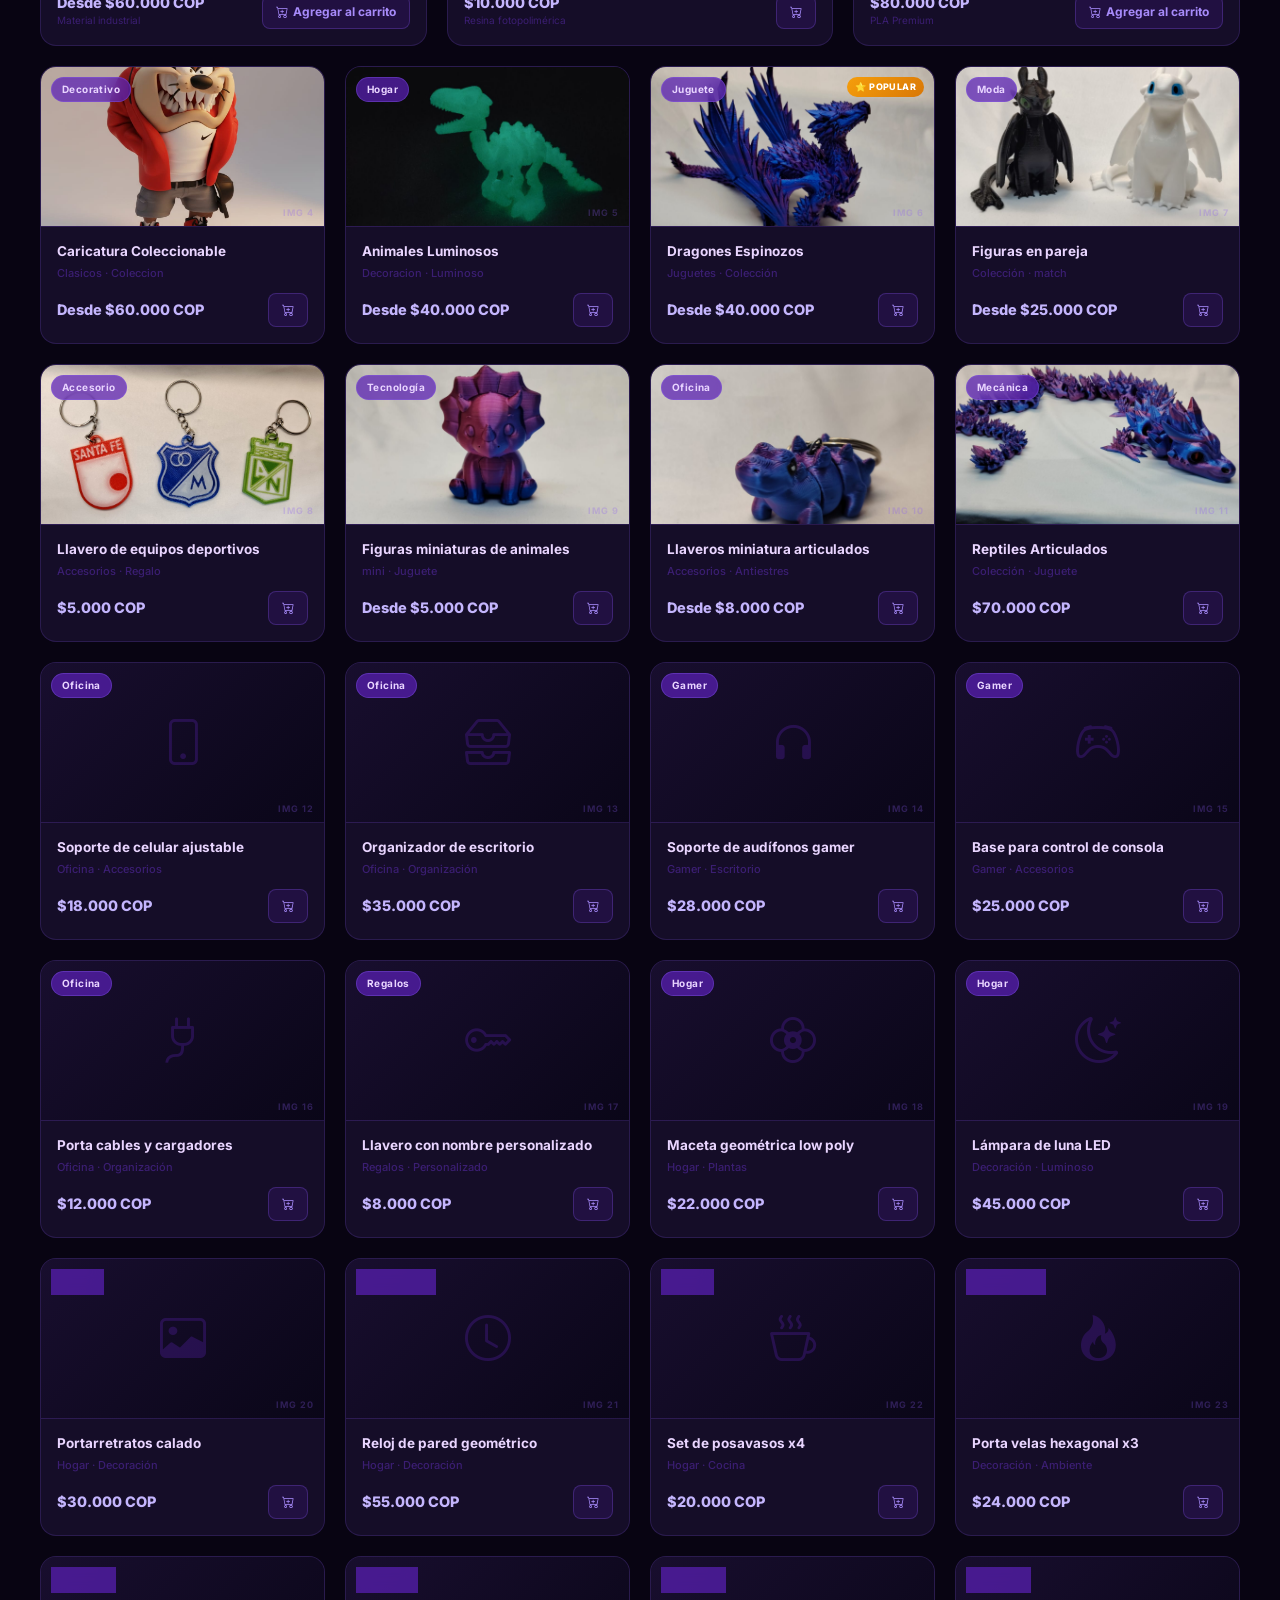
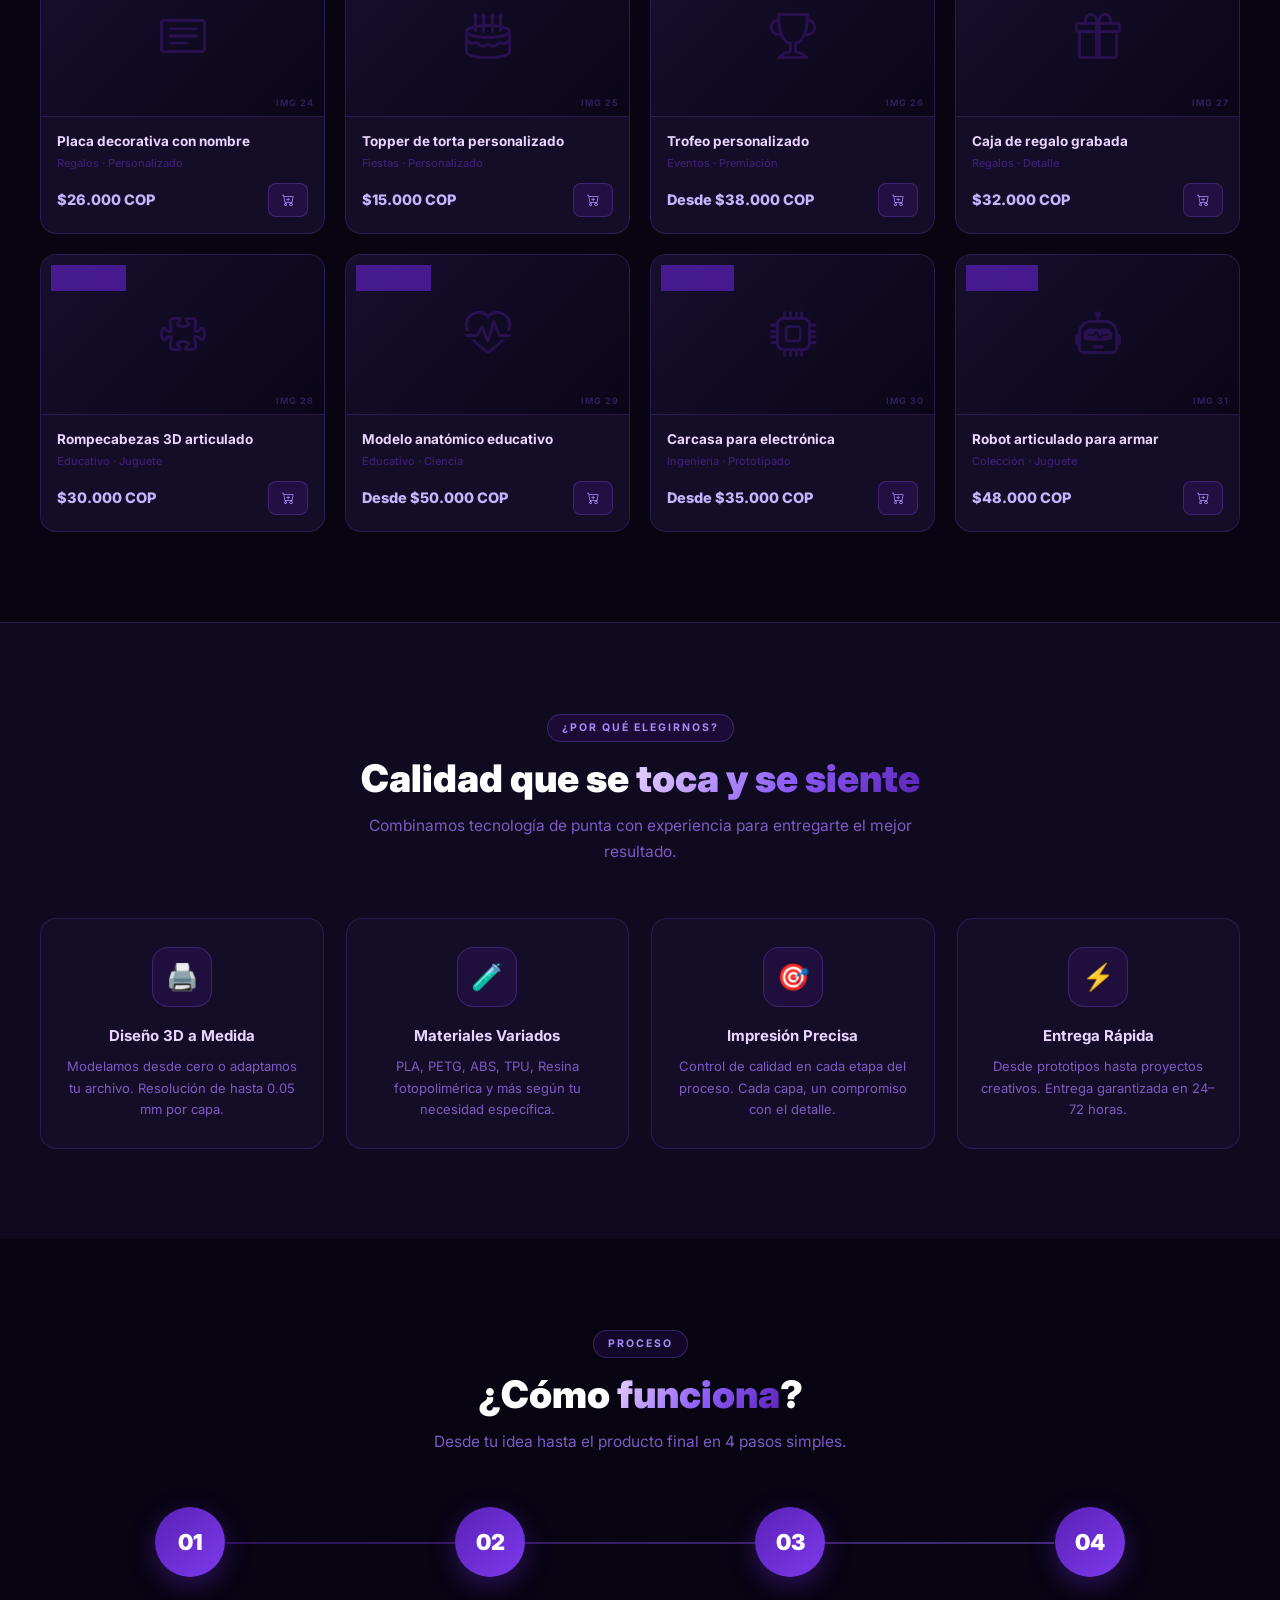
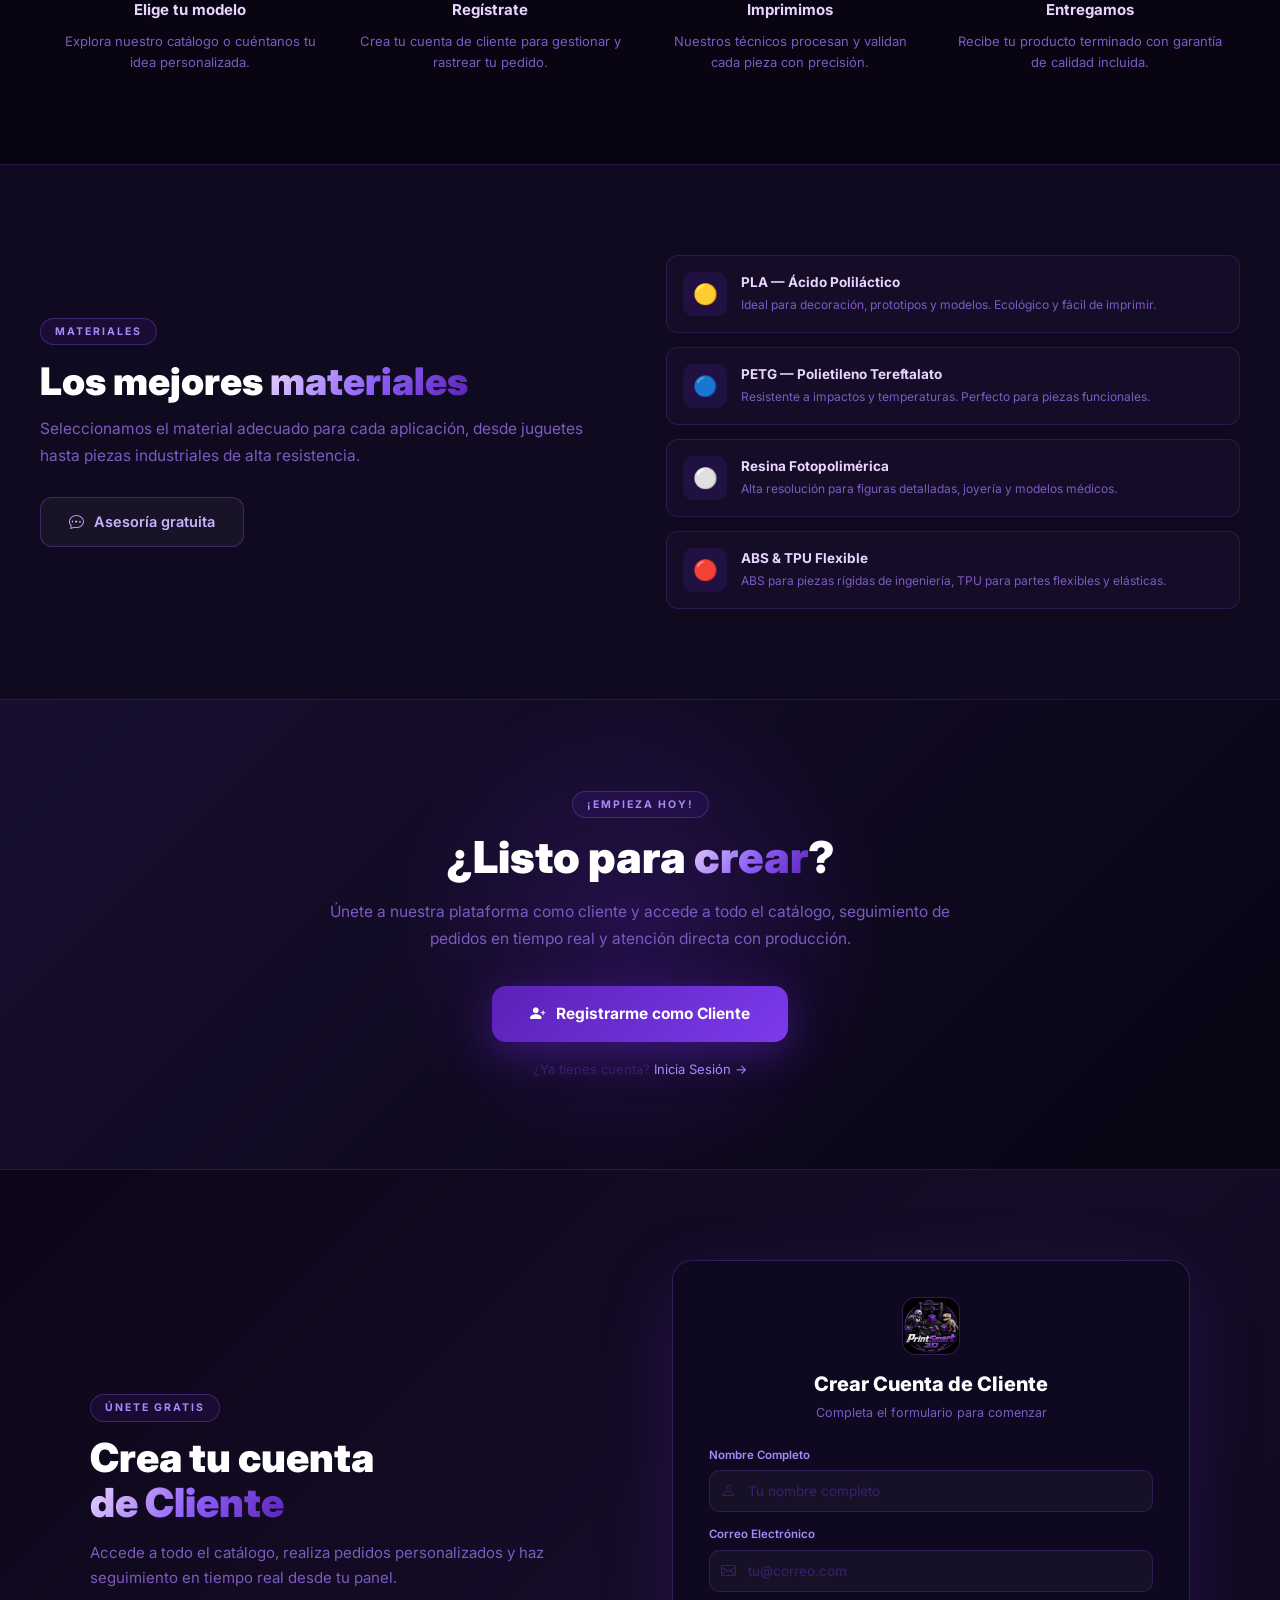
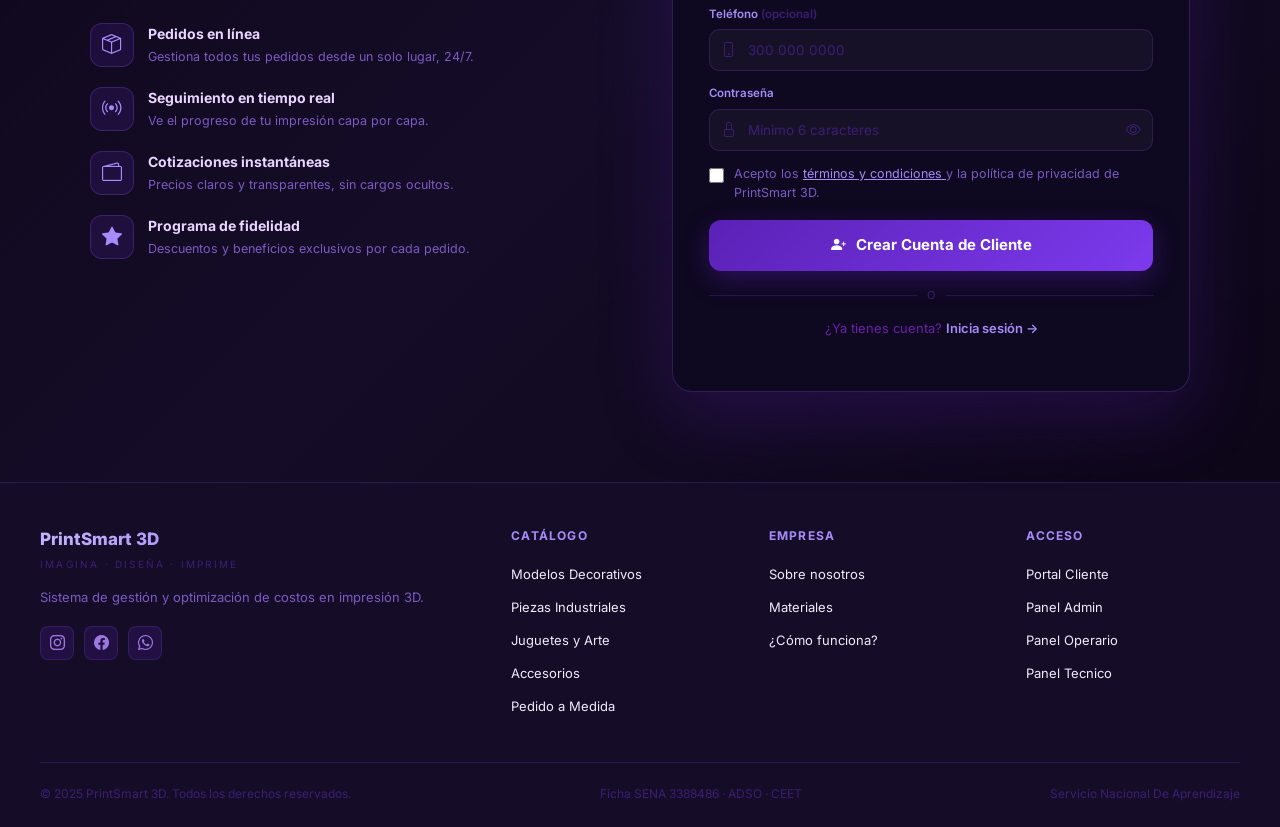
==== commit c62c3715: "adaptacion de autenticacion en el login" ====
--- a/3.TRIMESTRE/1.Prototipo Navegable/index.html
+++ b/3.TRIMESTRE/1.Prototipo Navegable/index.html
@@ -1330,6 +1330,7 @@
 
 <!-- SCRIPTS-->
 <script src="https://cdn.jsdelivr.net/npm/bootstrap@5.3.2/dist/js/bootstrap.bundle.min.js"></script>
+<script src="js/auth.js"></script>
 <script src="js/login.js"></script>
 <script src="js/carrito.js"></script>
 </body>
--- a/3.TRIMESTRE/1.Prototipo Navegable/css/variables.css
+++ b/3.TRIMESTRE/1.Prototipo Navegable/css/variables.css
@@ -3,37 +3,37 @@
    Cambiar un valor aquí lo cambia EN TODO EL SITIO.*/
 :root {
   /* Paleta de morados */
-  --purple-900: #3B0764;
-  --purple-800: #4C1D95;
-  --purple-700: #5B21B6; /* Color principal */
-  --purple-600: #7C3AED;
-  --purple-500: #8B5CF6;
-  --purple-400: #A78BFA;
-  --purple-100: #EDE9FE;
-  --purple-50:  #F5F3FF;
+  --purple-900: #3b0764;
+  --purple-800: #4c1d95;
+  --purple-700: #5b21b6; /* Color principal */
+  --purple-600: #7c3aed;
+  --purple-500: #8b5cf6;
+  --purple-400: #a78bfa;
+  --purple-100: #ede9fe;
+  --purple-50: #f5f3ff;
 
   /* Colores de estado */
-  --success:  #22C55E;
-  --warning:  #F59E0B;
-  --danger:   #EF4444;
+  --success: #22c55e;
+  --warning: #f59e0b;
+  --danger: #ef4444;
 
   /* Textos */
-  --text-dark:  #1F2937;
-  --text-mid:   #374151;
-  --text-muted: #9CA3AF;
+  --text-dark: #1f2937;
+  --text-mid: #374151;
+  --text-muted: #9ca3af;
 
   /* Fondo y bordes */
-  --bg:     #F8F9FA;
-  --border: #F0F0F5;
-  --white:  #ffffff;
+  --bg: #f8f9fa;
+  --border: #f0f0f5;
+  --white: #ffffff;
 
   /* Medidas del layout */
-  --sidebar-ancho:  210px;
-  --topbar-alto:     56px;
-  --radio:           12px;
+  --sidebar-ancho: 210px;
+  --topbar-alto: 56px;
+  --radio: 12px;
 
   /* Fuente */
-  --fuente: 'Inter', sans-serif;
+  --fuente: "Inter", sans-serif;
 }
 
 /* Reset básico */
@@ -50,14 +50,43 @@
 }
 
 /* Clases de utilidad rápida */
-.fw-500 { font-weight: 500; }
-.fw-600 { font-weight: 600; }
-.fw-700 { font-weight: 700; }
-.fw-800 { font-weight: 800; }
-.texto-morado  { color: var(--purple-700); }
-.texto-muted   { color: var(--text-muted); }
-.texto-muted-xs { color: var(--text-muted); font-size: 11.5px; }
-.link-morado   { color: var(--purple-600); text-decoration: none; font-weight: 600; }
-.link-morado:hover { text-decoration: underline; }
-.divisor       { height: 1px; background: var(--border); margin: 16px 0; border: none; }
-.estado-online { font-size: 12px; color: var(--success); }+.fw-500 {
+  font-weight: 500;
+}
+.fw-600 {
+  font-weight: 600;
+}
+.fw-700 {
+  font-weight: 700;
+}
+.fw-800 {
+  font-weight: 800;
+}
+.texto-morado {
+  color: var(--purple-700);
+}
+.texto-muted {
+  color: var(--text-muted);
+}
+.texto-muted-xs {
+  color: var(--text-muted);
+  font-size: 11.5px;
+}
+.link-morado {
+  color: var(--purple-600);
+  text-decoration: none;
+  font-weight: 600;
+}
+.link-morado:hover {
+  text-decoration: underline;
+}
+.divisor {
+  height: 1px;
+  background: var(--border);
+  margin: 16px 0;
+  border: none;
+}
+.estado-online {
+  font-size: 12px;
+  color: var(--success);
+}
--- a/3.TRIMESTRE/1.Prototipo Navegable/css/landing.css
+++ b/3.TRIMESTRE/1.Prototipo Navegable/css/landing.css
@@ -4,45 +4,60 @@
 
 /* Variables propias de la landing */
 :root {
-  --dk-bg:       #080412;
-  --dk-surface:  #100A20;
-  --dk-card:     #150D28;
-  --dk-border:   rgba(139, 92, 246, 0.18);
-  --dk-text:     #F1EBF9;
-  --dk-muted:    #7C5AC2;
-  --dk-faint:    #3B1E72;
+  --dk-bg: #080412;
+  --dk-surface: #100a20;
+  --dk-card: #150d28;
+  --dk-border: rgba(139, 92, 246, 0.18);
+  --dk-text: #f1ebf9;
+  --dk-muted: #7c5ac2;
+  --dk-faint: #3b1e72;
 }
 
 body.landing-body {
   background: var(--dk-bg);
   color: var(--dk-text);
-  font-family: 'Inter', sans-serif;
+  font-family: "Inter", sans-serif;
   overflow-x: hidden;
 }
 
-html { scroll-behavior: smooth; }
+html {
+  scroll-behavior: smooth;
+}
 
 /*
    SCROLLBAR
 */
-::-webkit-scrollbar { width: 5px; }
-::-webkit-scrollbar-track { background: var(--dk-bg); }
-::-webkit-scrollbar-thumb { background: #3B0764; border-radius: 4px; }
-::-webkit-scrollbar-thumb:hover { background: #5B21B6; }
+::-webkit-scrollbar {
+  width: 5px;
+}
+::-webkit-scrollbar-track {
+  background: var(--dk-bg);
+}
+::-webkit-scrollbar-thumb {
+  background: #3b0764;
+  border-radius: 4px;
+}
+::-webkit-scrollbar-thumb:hover {
+  background: #5b21b6;
+}
 
 /*
    NAVBAR
 */
 .lnav {
   position: fixed;
-  top: 0; left: 0; right: 0;
+  top: 0;
+  left: 0;
+  right: 0;
   z-index: 1000;
-  background: rgba(8, 4, 18, 0.80);
+  background: rgba(8, 4, 18, 0.8);
   backdrop-filter: blur(18px);
   -webkit-backdrop-filter: blur(18px);
   border-bottom: 1px solid var(--dk-border);
   padding: 14px 0;
-  transition: padding 0.3s, background 0.3s;
+  transition:
+    padding 0.3s,
+    background 0.3s;
 }
 
 .lnav.scrolled {
@@ -69,7 +84,8 @@
 }
 
 .lnav-logo-img {
-  width: 34px; height: 34px;
+  width: 34px;
+  height: 34px;
   border-radius: 8px;
   object-fit: cover;
   border: 1px solid var(--dk-border);
@@ -78,7 +94,7 @@
 .lnav-brand-txt {
   font-size: 15px;
   font-weight: 800;
-  background: linear-gradient(135deg, #C4B5FD, #8B5CF6);
+  background: linear-gradient(135deg, #c4b5fd, #8b5cf6);
   -webkit-background-clip: text;
   -webkit-text-fill-color: transparent;
   background-clip: text;
@@ -90,12 +106,13 @@
   align-items: center;
   gap: 4px;
   list-style: none;
-  margin: 0; padding: 0;
+  margin: 0;
+  padding: 0;
   flex: 1;
 }
 
 .lnav-links a {
-  color: #9D78E0;
+  color: #9d78e0;
   text-decoration: none;
   font-size: 13.5px;
   font-weight: 500;
@@ -104,19 +121,25 @@
   transition: all 0.2s;
 }
 
-.lnav-links a:hover { color: white; background: rgba(139, 92, 246, 0.12); }
-.lnav-links a.lnav-active { color: #C4B5FD; background: rgba(91, 33, 182, 0.15); }
+.lnav-links a:hover {
+  color: white;
+  background: rgba(139, 92, 246, 0.12);
+}
+.lnav-links a.lnav-active {
+  color: #c4b5fd;
+  background: rgba(91, 33, 182, 0.15);
+}
 
 /* Botón iniciar sesión */
 .btn-lnav-login {
-  background: linear-gradient(135deg, #5B21B6, #7C3AED);
+  background: linear-gradient(135deg, #5b21b6, #7c3aed);
   color: white;
   border: none;
   border-radius: 10px;
   padding: 9px 20px;
   font-size: 13.5px;
   font-weight: 700;
-  font-family: 'Inter', sans-serif;
+  font-family: "Inter", sans-serif;
   cursor: pointer;
   display: flex;
   align-items: center;
@@ -128,7 +151,7 @@
 }
 
 .btn-lnav-login:hover {
-  background: linear-gradient(135deg, #4C1D95, #5B21B6);
+  background: linear-gradient(135deg, #4c1d95, #5b21b6);
   transform: translateY(-1px);
   box-shadow: 0 8px 24px rgba(91, 33, 182, 0.6);
 }
@@ -139,9 +162,21 @@
 .hero-wrap {
   min-height: 100vh;
   background:
-    radial-gradient(ellipse at 15% 55%, rgba(91, 33, 182, 0.28) 0%, transparent 55%),
-    radial-gradient(ellipse at 80% 15%, rgba(124, 58, 237, 0.14) 0%, transparent 50%),
-    radial-gradient(ellipse at 70% 85%, rgba(59, 7, 100, 0.18) 0%, transparent 50%),
+    radial-gradient(
+      ellipse at 15% 55%,
+      rgba(91, 33, 182, 0.28) 0%,
+      transparent 55%
+    ),
+    radial-gradient(
+      ellipse at 80% 15%,
+      rgba(124, 58, 237, 0.14) 0%,
+      transparent 50%
+    ),
+    radial-gradient(
+      ellipse at 70% 85%,
+      rgba(59, 7, 100, 0.18) 0%,
+      transparent 50%
+    ),
     var(--dk-bg);
   display: flex;
   align-items: center;
@@ -152,10 +187,11 @@
 
 /* Grid de fondo */
 .hero-grid-bg {
-  position: absolute; inset: 0;
+  position: absolute;
+  inset: 0;
   background-image:
-    linear-gradient(rgba(139,92,246,0.04) 1px, transparent 1px),
-    linear-gradient(90deg, rgba(139,92,246,0.04) 1px, transparent 1px);
+    linear-gradient(rgba(139, 92, 246, 0.04) 1px, transparent 1px),
+    linear-gradient(90deg, rgba(139, 92, 246, 0.04) 1px, transparent 1px);
   background-size: 60px 60px;
   mask-image: radial-gradient(ellipse at 40% 50%, black 20%, transparent 75%);
   pointer-events: none;
@@ -168,21 +204,30 @@
   pointer-events: none;
 }
 .hero-orb.o1 {
-  width: 340px; height: 340px;
-  background: radial-gradient(circle, rgba(91,33,182,0.14), transparent);
-  top: 8%; right: 2%;
+  width: 340px;
+  height: 340px;
+  background: radial-gradient(circle, rgba(91, 33, 182, 0.14), transparent);
+  top: 8%;
+  right: 2%;
   animation: orb-float 7s ease-in-out infinite;
 }
 .hero-orb.o2 {
-  width: 220px; height: 220px;
-  background: radial-gradient(circle, rgba(139,92,246,0.10), transparent);
-  bottom: 15%; left: 5%;
+  width: 220px;
+  height: 220px;
+  background: radial-gradient(circle, rgba(139, 92, 246, 0.1), transparent);
+  bottom: 15%;
+  left: 5%;
   animation: orb-float 9s ease-in-out infinite reverse;
 }
 
 @keyframes orb-float {
-  0%, 100% { transform: translateY(0); }
-  50%       { transform: translateY(-22px); }
+  0%,
+  100% {
+    transform: translateY(0);
+  }
+  50% {
+    transform: translateY(-22px);
+  }
 }
 
 /* Contenido del hero */
@@ -205,7 +250,7 @@
   gap: 8px;
   background: rgba(91, 33, 182, 0.18);
   border: 1px solid rgba(139, 92, 246, 0.32);
-  color: #C4B5FD;
+  color: #c4b5fd;
   font-size: 10.5px;
   font-weight: 700;
   letter-spacing: 1.8px;
@@ -216,15 +261,23 @@
 }
 
 .badge-pulse {
-  width: 7px; height: 7px;
-  background: #8B5CF6;
+  width: 7px;
+  height: 7px;
+  background: #8b5cf6;
   border-radius: 50%;
   animation: pulse-dot 2.2s ease-in-out infinite;
 }
 
 @keyframes pulse-dot {
-  0%, 100% { opacity: 1; transform: scale(1); }
-  50%       { opacity: 0.45; transform: scale(0.75); }
+  0%,
+  100% {
+    opacity: 1;
+    transform: scale(1);
+  }
+  50% {
+    opacity: 0.45;
+    transform: scale(0.75);
+  }
 }
 
 /* Título principal */
@@ -238,7 +291,7 @@
 }
 
 .grad-txt {
-  background: linear-gradient(125deg, #E9D5FF 0%, #8B5CF6 55%, #5B21B6 100%);
+  background: linear-gradient(125deg, #e9d5ff 0%, #8b5cf6 55%, #5b21b6 100%);
   -webkit-background-clip: text;
   -webkit-text-fill-color: transparent;
   background-clip: text;
@@ -246,7 +299,7 @@
 
 .hero-desc {
   font-size: 16px;
-  color: #9D78E0;
+  color: #9d78e0;
   line-height: 1.75;
   margin-bottom: 34px;
   max-width: 470px;
@@ -261,14 +314,14 @@
 }
 
 .btn-hero-p {
-  background: linear-gradient(135deg, #5B21B6, #7C3AED);
+  background: linear-gradient(135deg, #5b21b6, #7c3aed);
   color: white;
   border: none;
   border-radius: 12px;
   padding: 13px 28px;
   font-size: 14.5px;
   font-weight: 700;
-  font-family: 'Inter', sans-serif;
+  font-family: "Inter", sans-serif;
   cursor: pointer;
   display: flex;
   align-items: center;
@@ -283,13 +336,13 @@
 
 .btn-hero-s {
   background: rgba(255, 255, 255, 0.04);
-  color: #C4B5FD;
+  color: #c4b5fd;
   border: 1px solid rgba(139, 92, 246, 0.32);
   border-radius: 12px;
   padding: 13px 28px;
   font-size: 14.5px;
   font-weight: 600;
-  font-family: 'Inter', sans-serif;
+  font-family: "Inter", sans-serif;
   cursor: pointer;
   display: flex;
   align-items: center;
@@ -308,11 +361,13 @@
   align-items: center;
   gap: 24px;
 }
-.hero-mini-item { text-align: left; }
+.hero-mini-item {
+  text-align: left;
+}
 .hero-mini-num {
   font-size: 24px;
   font-weight: 900;
-  color: #C4B5FD;
+  color: #c4b5fd;
   line-height: 1;
 }
 .hero-mini-lbl {
@@ -328,10 +383,16 @@
 }
 
 /* Visual derecho del hero */
-.hero-visual { position: relative; }
+.hero-visual {
+  position: relative;
+}
 
 .hero-frame {
-  background: linear-gradient(135deg, rgba(91,33,182,0.18), rgba(21,13,40,0.85));
+  background: linear-gradient(
+    135deg,
+    rgba(91, 33, 182, 0.18),
+    rgba(21, 13, 40, 0.85)
+  );
   border: 1px solid var(--dk-border);
   border-radius: 24px;
   aspect-ratio: 1 / 1;
@@ -344,13 +405,18 @@
   overflow: hidden;
   box-shadow:
     0 30px 80px rgba(91, 33, 182, 0.28),
-    inset 0 0 60px rgba(139,92,246,0.04);
+    inset 0 0 60px rgba(139, 92, 246, 0.04);
 }
 
 .hero-frame::after {
-  content: '';
-  position: absolute; inset: 0;
-  background: linear-gradient(135deg, rgba(139,92,246,0.08) 0%, transparent 60%);
+  content: "";
+  position: absolute;
+  inset: 0;
+  background: linear-gradient(
+    135deg,
+    rgba(139, 92, 246, 0.08) 0%,
+    transparent 60%
+  );
   pointer-events: none;
 }
 
@@ -359,7 +425,7 @@
   flex-direction: column;
   align-items: center;
   gap: 14px;
-  color: #4C1D95;
+  color: #4c1d95;
   position: relative;
   z-index: 1;
 }
@@ -370,7 +436,7 @@
 }
 .hero-placeholder-icon span {
   font-size: 12px;
-  color: #5B21B6;
+  color: #5b21b6;
   opacity: 0.6;
   font-weight: 500;
   letter-spacing: 0.5px;
@@ -379,33 +445,52 @@
 /* Chips flotantes */
 .hchip {
   position: absolute;
-  background: rgba(15, 8, 30, 0.90);
+  background: rgba(15, 8, 30, 0.9);
   border: 1px solid var(--dk-border);
   border-radius: 12px;
   padding: 9px 14px;
   font-size: 12px;
   font-weight: 600;
-  color: #C4B5FD;
+  color: #c4b5fd;
   display: flex;
   align-items: center;
   gap: 8px;
   backdrop-filter: blur(12px);
-  box-shadow: 0 8px 24px rgba(0,0,0,0.35);
+  box-shadow: 0 8px 24px rgba(0, 0, 0, 0.35);
   z-index: 2;
   white-space: nowrap;
 }
-.hchip.c1 { top: -16px; left: -24px; animation: orb-float 6s ease-in-out infinite; }
-.hchip.c2 { bottom: 28px; right: -24px; animation: orb-float 8s ease-in-out infinite reverse; }
-.hchip.c3 { top: 42%; left: -32px; animation: orb-float 7s ease-in-out 1s infinite; }
+.hchip.c1 {
+  top: -16px;
+  left: -24px;
+  animation: orb-float 6s ease-in-out infinite;
+}
+.hchip.c2 {
+  bottom: 28px;
+  right: -24px;
+  animation: orb-float 8s ease-in-out infinite reverse;
+}
+.hchip.c3 {
+  top: 42%;
+  left: -32px;
+  animation: orb-float 7s ease-in-out 1s infinite;
+}
 
 .cdot {
-  width: 8px; height: 8px;
+  width: 8px;
+  height: 8px;
   border-radius: 50%;
   flex-shrink: 0;
 }
-.cdot.verde   { background: #22C55E; }
-.cdot.morado  { background: #8B5CF6; }
-.cdot.azul    { background: #3B82F6; }
+.cdot.verde {
+  background: #22c55e;
+}
+.cdot.morado {
+  background: #8b5cf6;
+}
+.cdot.azul {
+  background: #3b82f6;
+}
 
 /*
    STATS BAR
@@ -427,7 +512,7 @@
 .stat-num {
   font-size: 40px;
   font-weight: 900;
-  background: linear-gradient(135deg, #C4B5FD, #8B5CF6);
+  background: linear-gradient(135deg, #c4b5fd, #8b5cf6);
   -webkit-background-clip: text;
   -webkit-text-fill-color: transparent;
   background-clip: text;
@@ -443,13 +528,16 @@
 /* 
    SECTION HELPERS
  */
-.sec-wrap { max-width: 1200px; margin: 0 auto; }
+.sec-wrap {
+  max-width: 1200px;
+  margin: 0 auto;
+}
 
 .sec-tag {
   display: inline-block;
   background: rgba(91, 33, 182, 0.14);
   border: 1px solid rgba(139, 92, 246, 0.3);
-  color: #A78BFA;
+  color: #a78bfa;
   font-size: 10.5px;
   font-weight: 700;
   letter-spacing: 2px;
@@ -481,7 +569,10 @@
   background: var(--dk-bg);
 }
 
-.cat-header { text-align: center; margin-bottom: 52px; }
+.cat-header {
+  text-align: center;
+  margin-bottom: 52px;
+}
 
 /* Fila 1: 1 grande + 2 medianos */
 .prod-fila-top {
@@ -498,7 +589,9 @@
   gap: 20px;
   margin-bottom: 20px;
 }
-.prod-fila-bot { margin-bottom: 0; }
+.prod-fila-bot {
+  margin-bottom: 0;
+}
 
 /* ---- Tarjeta de producto ---- */
 .pcard {
@@ -508,9 +601,10 @@
   overflow: hidden;
   cursor: pointer;
   position: relative;
-  transition: transform 0.32s cubic-bezier(0.34,1.56,0.64,1),
-              border-color 0.25s,
-              box-shadow 0.3s;
+  transition:
+    transform 0.32s cubic-bezier(0.34, 1.56, 0.64, 1),
+    border-color 0.25s,
+    box-shadow 0.3s;
 }
 .pcard:hover {
   transform: translateY(-7px);
@@ -519,19 +613,26 @@
 }
 /* Shimmer en hover */
 .pcard::before {
-  content: '';
-  position: absolute; inset: 0;
-  background: linear-gradient(135deg, transparent 25%, rgba(139,92,246,0.055) 100%);
+  content: "";
+  position: absolute;
+  inset: 0;
+  background: linear-gradient(
+    135deg,
+    transparent 25%,
+    rgba(139, 92, 246, 0.055) 100%
+  );
   opacity: 0;
   transition: opacity 0.3s;
   pointer-events: none;
   z-index: 1;
 }
-.pcard:hover::before { opacity: 1; }
+.pcard:hover::before {
+  opacity: 1;
+}
 
 /* Área de imagen */
 .pimg {
-  background: linear-gradient(135deg, #180E2E, #0A0618);
+  background: linear-gradient(135deg, #180e2e, #0a0618);
   border-bottom: 1px solid var(--dk-border);
   display: flex;
   align-items: center;
@@ -540,16 +641,22 @@
   overflow: hidden;
 }
 /* Alturas según tipo */
-.pcard.featured .pimg { height: 190px; }
-.pcard.medium   .pimg { height: 190px; }
-.pcard.small    .pimg { height: 160px; }
+.pcard.featured .pimg {
+  height: 190px;
+}
+.pcard.medium .pimg {
+  height: 190px;
+}
+.pcard.small .pimg {
+  height: 160px;
+}
 /* Icono placeholder */
 .pimg-icon {
   display: flex;
   flex-direction: column;
   align-items: center;
   gap: 9px;
-  color: #4C1D95;
+  color: #4c1d95;
   position: relative;
   z-index: 2;
 }
@@ -561,11 +668,11 @@
 .pcard:hover .pimg-icon i {
   opacity: 0.65;
   transform: scale(1.12);
-  color: #7C3AED;
+  color: #7c3aed;
 }
 .pimg-lbl {
   font-size: 9.5px;
-  color: #3B0764;
+  color: #3b0764;
   font-weight: 600;
   opacity: 0.5;
   letter-spacing: 1px;
@@ -574,7 +681,8 @@
 /* Etiqueta de número de imagen */
 .img-num {
   position: absolute;
-  bottom: 7px; right: 10px;
+  bottom: 7px;
+  right: 10px;
   font-size: 9px;
   color: rgba(139, 92, 246, 0.28);
   font-weight: 700;
@@ -585,23 +693,25 @@
 /* Badge categoría */
 .pbadge {
   position: absolute;
-  top: 10px; left: 10px;
+  top: 10px;
+  left: 10px;
   background: rgba(91, 33, 182, 0.72);
-  color: #E9D5FF;
+  color: #e9d5ff;
   font-size: 10px;
   font-weight: 700;
   padding: 4px 10px;
   border-radius: 20px;
   backdrop-filter: blur(8px);
-  border: 1px solid rgba(139,92,246,0.35);
+  border: 1px solid rgba(139, 92, 246, 0.35);
   letter-spacing: 0.4px;
   z-index: 3;
 }
 /* Badge "popular / más vendido" */
 .pbadge-hot {
   position: absolute;
-  top: 10px; right: 10px;
-  background: linear-gradient(135deg, #F59E0B, #D97706);
+  top: 10px;
+  right: 10px;
+  background: linear-gradient(135deg, #f59e0b, #d97706);
   color: white;
   font-size: 9px;
   font-weight: 800;
@@ -621,12 +731,16 @@
 .pnombre {
   font-size: 13.5px;
   font-weight: 700;
-  color: #E9D5FF;
+  color: #e9d5ff;
   margin-bottom: 4px;
   line-height: 1.3;
 }
-.pcard.featured .pnombre { font-size: 15px; }
-.pcard.medium   .pnombre { font-size: 15px; }
+.pcard.featured .pnombre {
+  font-size: 15px;
+}
+.pcard.medium .pnombre {
+  font-size: 15px;
+}
 
 .pcategoria {
   font-size: 11px;
@@ -649,9 +763,9 @@
   margin-bottom: 12px;
 }
 .ptag {
-  background: rgba(91,33,182,0.14);
-  border: 1px solid rgba(139,92,246,0.2);
-  color: #8B5CF6;
+  background: rgba(91, 33, 182, 0.14);
+  border: 1px solid rgba(139, 92, 246, 0.2);
+  color: #8b5cf6;
   font-size: 10px;
   font-weight: 600;
   padding: 2px 9px;
@@ -669,10 +783,12 @@
 .pprecio {
   font-size: 14.5px;
   font-weight: 800;
-  color: #C4B5FD;
+  color: #c4b5fd;
   line-height: 1;
 }
-.pcard.featured .pprecio { font-size: 14.5px; }
+.pcard.featured .pprecio {
+  font-size: 14.5px;
+}
 .pmaterial {
   font-size: 10px;
   color: var(--dk-faint);
@@ -681,13 +797,13 @@
 /* Botón "Me interesa" */
 .btn-interes {
   background: rgba(91, 33, 182, 0.18);
-  color: #A78BFA;
+  color: #a78bfa;
   border: 1px solid rgba(139, 92, 246, 0.28);
   border-radius: 8px;
   padding: 7px 13px;
   font-size: 12px;
   font-weight: 700;
-  font-family: 'Inter', sans-serif;
+  font-family: "Inter", sans-serif;
   cursor: pointer;
   display: flex;
   align-items: center;
@@ -697,7 +813,7 @@
   transition: all 0.22s;
 }
 .btn-interes:hover {
-  background: linear-gradient(135deg, #5B21B6, #7C3AED);
+  background: linear-gradient(135deg, #5b21b6, #7c3aed);
   color: white;
   border-color: transparent;
   transform: scale(1.06);
@@ -731,7 +847,8 @@
   box-shadow: 0 18px 45px rgba(91, 33, 182, 0.22);
 }
 .fcard-ico {
-  width: 60px; height: 60px;
+  width: 60px;
+  height: 60px;
   background: rgba(91, 33, 182, 0.14);
   border: 1px solid rgba(139, 92, 246, 0.28);
   border-radius: 16px;
@@ -743,14 +860,14 @@
   transition: all 0.3s;
 }
 .fcard:hover .fcard-ico {
-  background: linear-gradient(135deg, #5B21B6, #7C3AED);
+  background: linear-gradient(135deg, #5b21b6, #7c3aed);
   border-color: transparent;
-  box-shadow: 0 8px 24px rgba(91,33,182,0.45);
+  box-shadow: 0 8px 24px rgba(91, 33, 182, 0.45);
 }
 .fcard-titulo {
   font-size: 15px;
   font-weight: 700;
-  color: #E9D5FF;
+  color: #e9d5ff;
   margin-bottom: 9px;
 }
 .fcard-desc {
@@ -775,13 +892,17 @@
 }
 /* Línea conectora */
 .proceso-steps::before {
-  content: '';
+  content: "";
   position: absolute;
   top: 35px;
   left: calc(12.5% + 36px);
   right: calc(12.5% + 36px);
   height: 2px;
-  background: linear-gradient(90deg, rgba(91,33,182,0.45), rgba(139,92,246,0.45));
+  background: linear-gradient(
+    90deg,
+    rgba(91, 33, 182, 0.45),
+    rgba(139, 92, 246, 0.45)
+  );
   z-index: 0;
 }
 .pstep {
@@ -791,10 +912,13 @@
   z-index: 1;
   transition: all 0.3s;
 }
-.pstep:hover { transform: translateY(-4px); }
+.pstep:hover {
+  transform: translateY(-4px);
+}
 .step-num {
-  width: 70px; height: 70px;
-  background: linear-gradient(135deg, #5B21B6, #7C3AED);
+  width: 70px;
+  height: 70px;
+  background: linear-gradient(135deg, #5b21b6, #7c3aed);
   border-radius: 50%;
   display: flex;
   align-items: center;
@@ -803,17 +927,17 @@
   font-weight: 900;
   color: white;
   margin: 0 auto 22px;
-  box-shadow: 0 8px 26px rgba(91,33,182,0.45);
+  box-shadow: 0 8px 26px rgba(91, 33, 182, 0.45);
   transition: all 0.3s;
 }
 .pstep:hover .step-num {
   transform: scale(1.1);
-  box-shadow: 0 14px 36px rgba(91,33,182,0.65);
+  box-shadow: 0 14px 36px rgba(91, 33, 182, 0.65);
 }
 .step-titulo {
   font-size: 15px;
   font-weight: 700;
-  color: #E9D5FF;
+  color: #e9d5ff;
   margin-bottom: 9px;
 }
 .step-desc {
@@ -848,15 +972,18 @@
   margin-bottom: 14px;
   transition: all 0.22s;
 }
-.mat-item:last-child { margin-bottom: 0; }
+.mat-item:last-child {
+  margin-bottom: 0;
+}
 .mat-item:hover {
   border-color: rgba(139, 92, 246, 0.4);
   transform: translateX(5px);
 }
 .mat-ico {
-  width: 44px; height: 44px;
+  width: 44px;
+  height: 44px;
   border-radius: 10px;
-  background: rgba(91,33,182,0.18);
+  background: rgba(91, 33, 182, 0.18);
   display: flex;
   align-items: center;
   justify-content: center;
@@ -866,7 +993,7 @@
 .mat-nombre {
   font-size: 13.5px;
   font-weight: 700;
-  color: #E9D5FF;
+  color: #e9d5ff;
   margin-bottom: 4px;
 }
 .mat-desc {
@@ -880,7 +1007,7 @@
  */
 .cta-sec {
   padding: 90px 28px;
-  background: linear-gradient(135deg, #180F30 0%, #080412 100%);
+  background: linear-gradient(135deg, #180f30 0%, #080412 100%);
   border-top: 1px solid var(--dk-border);
   text-align: center;
   position: relative;
@@ -888,9 +1015,11 @@
 }
 .cta-glow {
   position: absolute;
-  width: 500px; height: 500px;
-  background: radial-gradient(circle, rgba(91,33,182,0.28), transparent 70%);
-  top: 50%; left: 50%;
+  width: 500px;
+  height: 500px;
+  background: radial-gradient(circle, rgba(91, 33, 182, 0.28), transparent 70%);
+  top: 50%;
+  left: 50%;
   transform: translate(-50%, -50%);
   pointer-events: none;
 }
@@ -914,24 +1043,24 @@
   line-height: 1.72;
 }
 .btn-cta {
-  background: linear-gradient(135deg, #5B21B6, #7C3AED);
+  background: linear-gradient(135deg, #5b21b6, #7c3aed);
   color: white;
   border: none;
   border-radius: 14px;
   padding: 16px 38px;
   font-size: 15.5px;
   font-weight: 700;
-  font-family: 'Inter', sans-serif;
+  font-family: "Inter", sans-serif;
   cursor: pointer;
   display: inline-flex;
   align-items: center;
   gap: 10px;
-  box-shadow: 0 10px 42px rgba(91,33,182,0.52);
+  box-shadow: 0 10px 42px rgba(91, 33, 182, 0.52);
   transition: all 0.3s;
 }
 .btn-cta:hover {
   transform: translateY(-3px);
-  box-shadow: 0 18px 55px rgba(91,33,182,0.72);
+  box-shadow: 0 18px 55px rgba(91, 33, 182, 0.72);
 }
 .cta-link {
   display: block;
@@ -940,11 +1069,13 @@
   color: var(--dk-faint);
 }
 .cta-link span {
-  color: #A78BFA;
+  color: #a78bfa;
   cursor: pointer;
   transition: color 0.2s;
 }
-.cta-link span:hover { color: #C4B5FD; }
+.cta-link span:hover {
+  color: #c4b5fd;
+}
 
 /*
    FOOTER
@@ -964,7 +1095,7 @@
 .fbrand-name {
   font-size: 17px;
   font-weight: 800;
-  background: linear-gradient(135deg, #C4B5FD, #8B5CF6);
+  background: linear-gradient(135deg, #c4b5fd, #8b5cf6);
   -webkit-background-clip: text;
   -webkit-text-fill-color: transparent;
   background-clip: text;
@@ -983,36 +1114,46 @@
   line-height: 1.7;
   margin-bottom: 18px;
 }
-.fsocials { display: flex; gap: 10px; }
+.fsocials {
+  display: flex;
+  gap: 10px;
+}
 .fsocial-btn {
-  width: 34px; height: 34px;
-  background: rgba(91,33,182,0.18);
+  width: 34px;
+  height: 34px;
+  background: rgba(91, 33, 182, 0.18);
   border: 1px solid var(--dk-border);
   border-radius: 8px;
   display: flex;
   align-items: center;
   justify-content: center;
-  color: #9D78E0;
+  color: #9d78e0;
   font-size: 15px;
   text-decoration: none;
   cursor: pointer;
   transition: all 0.2s;
 }
 .fsocial-btn:hover {
-  background: rgba(91,33,182,0.4);
-  color: #C4B5FD;
+  background: rgba(91, 33, 182, 0.4);
+  color: #c4b5fd;
   transform: translateY(-2px);
 }
 .fcol-title {
   font-size: 12px;
   font-weight: 700;
-  color: #A78BFA;
+  color: #a78bfa;
   text-transform: uppercase;
   letter-spacing: 1.2px;
   margin-bottom: 16px;
 }
-.flinks { list-style: none; padding: 0; margin: 0; }
-.flinks li { margin-bottom: 9px; }
+.flinks {
+  list-style: none;
+  padding: 0;
+  margin: 0;
+}
+.flinks li {
+  margin-bottom: 9px;
+}
 .flinks a {
   font-size: 13px;
   color: var(--dk-faint);
@@ -1020,7 +1161,9 @@
   cursor: pointer;
   transition: color 0.2s;
 }
-.flinks a:hover { color: #A78BFA; }
+.flinks a:hover {
+  color: #a78bfa;
+}
 .footer-bottom {
   max-width: 1200px;
   margin: 0 auto;
@@ -1041,7 +1184,7 @@
 .modal-ov {
   position: fixed;
   inset: 0;
-  background: rgba(0,0,0,0.72);
+  background: rgba(0, 0, 0, 0.72);
   backdrop-filter: blur(10px);
   -webkit-backdrop-filter: blur(10px);
   z-index: 2000;
@@ -1050,7 +1193,9 @@
   justify-content: center;
   opacity: 0;
   visibility: hidden;
-  transition: opacity 0.3s, visibility 0.3s;
+  transition:
+    opacity 0.3s,
+    visibility 0.3s;
   padding: 20px;
 }
 .modal-ov.abierto {
@@ -1058,16 +1203,16 @@
   visibility: visible;
 }
 .modal-box {
-  background: #0E0820;
-  border: 1px solid rgba(139,92,246,0.32);
+  background: #0e0820;
+  border: 1px solid rgba(139, 92, 246, 0.32);
   border-radius: 22px;
   padding: 38px;
   width: 100%;
   max-width: 440px;
   position: relative;
   transform: translateY(24px) scale(0.95);
-  transition: transform 0.35s cubic-bezier(0.34,1.56,0.64,1);
-  box-shadow: 0 32px 90px rgba(91,33,182,0.35);
+  transition: transform 0.35s cubic-bezier(0.34, 1.56, 0.64, 1);
+  box-shadow: 0 32px 90px rgba(91, 33, 182, 0.35);
   max-height: 90vh;
   overflow-y: auto;
 }
@@ -1075,16 +1220,22 @@
   transform: translateY(0) scale(1);
 }
 /* Scrollbar dentro del modal */
-.modal-box::-webkit-scrollbar { width: 4px; }
-.modal-box::-webkit-scrollbar-thumb { background: #3B0764; border-radius: 4px; }
+.modal-box::-webkit-scrollbar {
+  width: 4px;
+}
+.modal-box::-webkit-scrollbar-thumb {
+  background: #3b0764;
+  border-radius: 4px;
+}
 
 .modal-close-btn {
   position: absolute;
-  top: 16px; right: 16px;
-  background: rgba(255,255,255,0.04);
+  top: 16px;
+  right: 16px;
+  background: rgba(255, 255, 255, 0.04);
   border: 1px solid var(--dk-border);
   border-radius: 8px;
-  color: #9D78E0;
+  color: #9d78e0;
   font-size: 18px;
   cursor: pointer;
   padding: 4px 10px;
@@ -1092,12 +1243,13 @@
   transition: all 0.2s;
 }
 .modal-close-btn:hover {
-  background: rgba(139,92,246,0.15);
+  background: rgba(139, 92, 246, 0.15);
   color: white;
 }
 /* Logo en el modal */
 .modal-logo {
-  width: 58px; height: 58px;
+  width: 58px;
+  height: 58px;
   background: #120920;
   border-radius: 14px;
   display: flex;
@@ -1107,7 +1259,11 @@
   overflow: hidden;
   border: 1px solid var(--dk-border);
 }
-.modal-logo img { width: 100%; height: 100%; object-fit: cover; }
+.modal-logo img {
+  width: 100%;
+  height: 100%;
+  object-fit: cover;
+}
 
 .modal-titulo {
   font-size: 21px;
@@ -1125,7 +1281,7 @@
 /* Tabs del modal */
 .modal-tabs {
   display: flex;
-  background: rgba(255,255,255,0.03);
+  background: rgba(255, 255, 255, 0.03);
   border: 1px solid var(--dk-border);
   border-radius: 12px;
   padding: 4px;
@@ -1142,22 +1298,24 @@
   font-weight: 600;
   color: var(--dk-faint);
   cursor: pointer;
-  font-family: 'Inter', sans-serif;
+  font-family: "Inter", sans-serif;
   transition: all 0.2s;
 }
-.mtab:hover { color: #A78BFA; }
+.mtab:hover {
+  color: #a78bfa;
+}
 .mtab.activo {
-  background: linear-gradient(135deg, #5B21B6, #7C3AED);
+  background: linear-gradient(135deg, #5b21b6, #7c3aed);
   color: white;
 }
 /* Descripción de rol */
 .modal-rol-box {
-  background: rgba(91,33,182,0.10);
-  border: 1px solid rgba(139,92,246,0.20);
+  background: rgba(91, 33, 182, 0.1);
+  border: 1px solid rgba(139, 92, 246, 0.2);
   border-radius: 10px;
   padding: 10px 14px;
   font-size: 12.5px;
-  color: #A78BFA;
+  color: #a78bfa;
   display: flex;
   gap: 8px;
   align-items: flex-start;
@@ -1165,15 +1323,15 @@
   transition: all 0.2s;
 }
 .modal-rol-box.bloqueado {
-  background: rgba(245,158,11,0.07);
-  border-color: rgba(245,158,11,0.2);
-  color: #D97706;
+  background: rgba(245, 158, 11, 0.07);
+  border-color: rgba(245, 158, 11, 0.2);
+  color: #d97706;
 }
 /* Campo de formulario */
 .mlbl {
   font-size: 11.5px;
   font-weight: 600;
-  color: #A78BFA;
+  color: #a78bfa;
   display: block;
   margin-bottom: 5px;
 }
@@ -1183,61 +1341,67 @@
 }
 .mfield-ico {
   position: absolute;
-  left: 12px; top: 50%;
+  left: 12px;
+  top: 50%;
   transform: translateY(-50%);
   color: var(--dk-faint);
   font-size: 15px;
 }
 .mfield {
   width: 100%;
-  background: rgba(255,255,255,0.035);
-  border: 1px solid rgba(139,92,246,0.18);
+  background: rgba(255, 255, 255, 0.035);
+  border: 1px solid rgba(139, 92, 246, 0.18);
   border-radius: 10px;
   padding: 10px 14px 10px 38px;
   font-size: 13.5px;
-  font-family: 'Inter', sans-serif;
-  color: #F1EBF9;
+  font-family: "Inter", sans-serif;
+  color: #f1ebf9;
   outline: none;
   transition: all 0.22s;
 }
-.mfield::placeholder { color: #3B1E72; }
+.mfield::placeholder {
+  color: #3b1e72;
+}
 .mfield:focus {
-  border-color: rgba(139,92,246,0.5);
-  background: rgba(91,33,182,0.08);
-  box-shadow: 0 0 0 3px rgba(91,33,182,0.14);
+  border-color: rgba(139, 92, 246, 0.5);
+  background: rgba(91, 33, 182, 0.08);
+  box-shadow: 0 0 0 3px rgba(91, 33, 182, 0.14);
 }
 .mfield-eye {
   position: absolute;
-  right: 12px; top: 50%;
+  right: 12px;
+  top: 50%;
   transform: translateY(-50%);
   color: var(--dk-faint);
   cursor: pointer;
   font-size: 15px;
   transition: color 0.2s;
 }
-.mfield-eye:hover { color: #A78BFA; }
+.mfield-eye:hover {
+  color: #a78bfa;
+}
 /* Alerta de error del modal */
 .modal-err {
-  background: rgba(239,68,68,0.09);
-  border: 1px solid rgba(239,68,68,0.28);
+  background: rgba(239, 68, 68, 0.09);
+  border: 1px solid rgba(239, 68, 68, 0.28);
   border-radius: 10px;
   padding: 10px 14px;
   font-size: 12.5px;
-  color: #FCA5A5;
+  color: #fca5a5;
   display: none;
   margin-bottom: 14px;
 }
 /* Botón de acción principal */
 .btn-modal-accion {
   width: 100%;
-  background: linear-gradient(135deg, #5B21B6, #7C3AED);
+  background: linear-gradient(135deg, #5b21b6, #7c3aed);
   color: white;
   border: none;
   border-radius: 12px;
   padding: 13px;
   font-size: 14.5px;
   font-weight: 700;
-  font-family: 'Inter', sans-serif;
+  font-family: "Inter", sans-serif;
   cursor: pointer;
   transition: all 0.22s;
   display: flex;
@@ -1246,13 +1410,13 @@
   gap: 8px;
 }
 .btn-modal-accion:hover {
-  background: linear-gradient(135deg, #4C1D95, #5B21B6);
+  background: linear-gradient(135deg, #4c1d95, #5b21b6);
   transform: translateY(-1px);
-  box-shadow: 0 10px 28px rgba(91,33,182,0.55);
+  box-shadow: 0 10px 28px rgba(91, 33, 182, 0.55);
 }
 .btn-modal-accion:disabled {
-  background: #1E1040;
-  color: #3B1E72;
+  background: #1e1040;
+  color: #3b1e72;
   cursor: not-allowed;
   transform: none;
   box-shadow: none;
@@ -1281,21 +1445,23 @@
   color: var(--dk-muted);
 }
 .modal-link-txt span {
-  color: #A78BFA;
+  color: #a78bfa;
   cursor: pointer;
   transition: color 0.2s;
 }
-.modal-link-txt span:hover { color: #C4B5FD; }
+.modal-link-txt span:hover {
+  color: #c4b5fd;
+}
 /* Box de producto de interés */
 .prod-interes-box {
   display: none;
-  background: rgba(91,33,182,0.10);
-  border: 1px solid rgba(139,92,246,0.22);
+  background: rgba(91, 33, 182, 0.1);
+  border: 1px solid rgba(139, 92, 246, 0.22);
   border-radius: 10px;
   padding: 10px 14px;
   margin-bottom: 14px;
   font-size: 12.5px;
-  color: #A78BFA;
+  color: #a78bfa;
 }
 /* Pantalla de éxito */
 .modal-exito {
@@ -1304,16 +1470,17 @@
   padding: 10px 0;
 }
 .exito-ico {
-  width: 72px; height: 72px;
-  background: rgba(34,197,94,0.14);
-  border: 2px solid rgba(34,197,94,0.3);
+  width: 72px;
+  height: 72px;
+  background: rgba(34, 197, 94, 0.14);
+  border: 2px solid rgba(34, 197, 94, 0.3);
   border-radius: 50%;
   display: flex;
   align-items: center;
   justify-content: center;
   font-size: 32px;
   margin: 0 auto 18px;
-  color: #22C55E;
+  color: #22c55e;
 }
 
 /* 
@@ -1321,32 +1488,45 @@
 */
 .ltoast-container {
   position: fixed;
-  bottom: 24px; right: 24px;
+  bottom: 24px;
+  right: 24px;
   z-index: 9999;
   display: flex;
   flex-direction: column;
   gap: 10px;
 }
 .ltoast {
-  background: #1F2937;
+  background: #1f2937;
   color: white;
   padding: 12px 18px;
   border-radius: 10px;
   font-size: 13.5px;
-  font-family: 'Inter', sans-serif;
+  font-family: "Inter", sans-serif;
   display: flex;
   align-items: center;
   gap: 10px;
   animation: toast-in 0.3s ease;
-  box-shadow: 0 4px 24px rgba(0,0,0,0.3);
+  box-shadow: 0 4px 24px rgba(0, 0, 0, 0.3);
   max-width: 310px;
 }
-.ltoast.success { background: #14532D; }
-.ltoast.error   { background: #7F1D1D; }
-.ltoast.info    { background: #1E3A5F; }
+.ltoast.success {
+  background: #14532d;
+}
+.ltoast.error {
+  background: #7f1d1d;
+}
+.ltoast.info {
+  background: #1e3a5f;
+}
 @keyframes toast-in {
-  from { transform: translateX(80px); opacity: 0; }
-  to   { transform: translateX(0);    opacity: 1; }
+  from {
+    transform: translateX(80px);
+    opacity: 0;
+  }
+  to {
+    transform: translateX(0);
+    opacity: 1;
+  }
 }
 
 /*
@@ -1355,7 +1535,9 @@
 .fade-up {
   opacity: 0;
   transform: translateY(28px);
-  transition: opacity 0.6s ease, transform 0.6s ease;
+  transition:
+    opacity 0.6s ease,
+    transform 0.6s ease;
 }
 .fade-up.visible {
   opacity: 1;
@@ -1366,39 +1548,87 @@
    RESPONSIVO
 */
 @media (max-width: 1024px) {
-  .hero-h1           { font-size: 42px; }
-  .prod-fila-top     { grid-template-columns: 1fr 1fr; }
+  .hero-h1 {
+    font-size: 42px;
+  }
+  .prod-fila-top {
+    grid-template-columns: 1fr 1fr;
+  }
   .prod-fila-mid,
-  .prod-fila-bot     { grid-template-columns: repeat(3, 1fr); }
-  .features-grid     { grid-template-columns: repeat(2, 1fr); }
-  .proceso-steps     { grid-template-columns: repeat(2, 1fr); }
-  .proceso-steps::before { display: none; }
-  .footer-grid       { grid-template-columns: 1fr 1fr; }
+  .prod-fila-bot {
+    grid-template-columns: repeat(3, 1fr);
+  }
+  .features-grid {
+    grid-template-columns: repeat(2, 1fr);
+  }
+  .proceso-steps {
+    grid-template-columns: repeat(2, 1fr);
+  }
+  .proceso-steps::before {
+    display: none;
+  }
+  .footer-grid {
+    grid-template-columns: 1fr 1fr;
+  }
 }
 @media (max-width: 768px) {
-  .hero-inner        { grid-template-columns: 1fr; text-align: center; }
-  .hero-visual       { display: none; }
-  .hero-h1           { font-size: 34px; }
-  .hero-ministats    { justify-content: center; }
-  .hero-btns         { justify-content: center; }
-  .hero-desc         { margin: 0 auto 34px; }
-  .stats-inner       { grid-template-columns: repeat(2, 1fr); }
-  .prod-fila-top     { grid-template-columns: 1fr; }
+  .hero-inner {
+    grid-template-columns: 1fr;
+    text-align: center;
+  }
+  .hero-visual {
+    display: none;
+  }
+  .hero-h1 {
+    font-size: 34px;
+  }
+  .hero-ministats {
+    justify-content: center;
+  }
+  .hero-btns {
+    justify-content: center;
+  }
+  .hero-desc {
+    margin: 0 auto 34px;
+  }
+  .stats-inner {
+    grid-template-columns: repeat(2, 1fr);
+  }
+  .prod-fila-top {
+    grid-template-columns: 1fr;
+  }
   .prod-fila-mid,
-  .prod-fila-bot     { grid-template-columns: repeat(2, 1fr); }
-  .features-grid     { grid-template-columns: 1fr 1fr; }
-  .proceso-steps     { grid-template-columns: 1fr 1fr; }
-  .mat-grid          { grid-template-columns: 1fr; }
-  .lnav-links        { display: none; }
-  .sec-h2            { font-size: 30px; }
-  .cta-h2            { font-size: 32px; }
-  .footer-grid       { grid-template-columns: 1fr; gap: 28px; }
+  .prod-fila-bot {
+    grid-template-columns: repeat(2, 1fr);
+  }
+  .features-grid {
+    grid-template-columns: 1fr 1fr;
+  }
+  .proceso-steps {
+    grid-template-columns: 1fr 1fr;
+  }
+  .mat-grid {
+    grid-template-columns: 1fr;
+  }
+  .lnav-links {
+    display: none;
+  }
+  .sec-h2 {
+    font-size: 30px;
+  }
+  .cta-h2 {
+    font-size: 32px;
+  }
+  .footer-grid {
+    grid-template-columns: 1fr;
+    gap: 28px;
+  }
 }
 
 /*SECCIÓN REGISTRO (al final de la landing) */
 .registro-sec {
   padding: 90px 28px;
-  background: linear-gradient(135deg, #0D0618 0%, #150D28 50%, #0D0618 100%);
+  background: linear-gradient(135deg, #0d0618 0%, #150d28 50%, #0d0618 100%);
   border-top: 1px solid var(--dk-border);
 }
 
@@ -1426,7 +1656,11 @@
   margin-bottom: 32px;
 }
 
-.reg-beneficios { display: flex; flex-direction: column; gap: 20px; }
+.reg-beneficios {
+  display: flex;
+  flex-direction: column;
+  gap: 20px;
+}
 
 .reg-ben-item {
   display: flex;
@@ -1435,22 +1669,23 @@
 }
 
 .reg-ben-ico {
-  width: 44px; height: 44px;
-  background: rgba(91,33,182,0.18);
-  border: 1px solid rgba(139,92,246,0.25);
+  width: 44px;
+  height: 44px;
+  background: rgba(91, 33, 182, 0.18);
+  border: 1px solid rgba(139, 92, 246, 0.25);
   border-radius: 12px;
   display: flex;
   align-items: center;
   justify-content: center;
   font-size: 20px;
-  color: #A78BFA;
+  color: #a78bfa;
   flex-shrink: 0;
 }
 
 .reg-ben-titulo {
   font-size: 14px;
   font-weight: 700;
-  color: #E9D5FF;
+  color: #e9d5ff;
   margin-bottom: 4px;
 }
 
@@ -1461,17 +1696,21 @@
 }
 
 .reg-form-card {
-  background: #0E0820;
-  border: 1px solid rgba(139,92,246,0.25);
+  background: #0e0820;
+  border: 1px solid rgba(139, 92, 246, 0.25);
   border-radius: 20px;
   padding: 36px;
-  box-shadow: 0 24px 70px rgba(91,33,182,0.25);
-}
-
-.reg-form-header { text-align: center; margin-bottom: 24px; }
+  box-shadow: 0 24px 70px rgba(91, 33, 182, 0.25);
+}
+
+.reg-form-header {
+  text-align: center;
+  margin-bottom: 24px;
+}
 
 .reg-form-logo {
-  width: 58px; height: 58px;
+  width: 58px;
+  height: 58px;
   background: #120920;
   border-radius: 14px;
   display: flex;
@@ -1479,9 +1718,13 @@
   justify-content: center;
   margin: 0 auto 14px;
   overflow: hidden;
-  border: 1px solid rgba(139,92,246,0.25);
-}
-.reg-form-logo img { width: 100%; height: 100%; object-fit: cover; }
+  border: 1px solid rgba(139, 92, 246, 0.25);
+}
+.reg-form-logo img {
+  width: 100%;
+  height: 100%;
+  object-fit: cover;
+}
 
 .reg-form-titulo {
   font-size: 20px;
@@ -1490,15 +1733,18 @@
   margin-bottom: 5px;
 }
 
-.reg-form-sub { font-size: 12.5px; color: var(--dk-muted); }
+.reg-form-sub {
+  font-size: 12.5px;
+  color: var(--dk-muted);
+}
 
 .reg-form-error {
-  background: rgba(239,68,68,0.09);
-  border: 1px solid rgba(239,68,68,0.28);
+  background: rgba(239, 68, 68, 0.09);
+  border: 1px solid rgba(239, 68, 68, 0.28);
   border-radius: 10px;
   padding: 10px 14px;
   font-size: 12.5px;
-  color: #FCA5A5;
+  color: #fca5a5;
   display: none;
   margin-bottom: 14px;
 }
@@ -1506,7 +1752,7 @@
 .reg-lbl {
   font-size: 11.5px;
   font-weight: 600;
-  color: #A78BFA;
+  color: #a78bfa;
   display: block;
   margin-bottom: 6px;
 }
@@ -1518,7 +1764,8 @@
 
 .reg-field-ico {
   position: absolute;
-  left: 12px; top: 50%;
+  left: 12px;
+  top: 50%;
   transform: translateY(-50%);
   color: var(--dk-faint);
   font-size: 15px;
@@ -1526,55 +1773,60 @@
 
 .reg-field {
   width: 100%;
-  background: rgba(255,255,255,0.04);
-  border: 1px solid rgba(139,92,246,0.18);
+  background: rgba(255, 255, 255, 0.04);
+  border: 1px solid rgba(139, 92, 246, 0.18);
   border-radius: 10px;
   padding: 10px 14px 10px 38px;
   font-size: 13.5px;
-  font-family: 'Inter', sans-serif;
-  color: #F1EBF9;
+  font-family: "Inter", sans-serif;
+  color: #f1ebf9;
   outline: none;
   transition: all 0.22s;
 }
-.reg-field::placeholder { color: #3B1E72; }
+.reg-field::placeholder {
+  color: #3b1e72;
+}
 .reg-field:focus {
-  border-color: rgba(139,92,246,0.5);
-  background: rgba(91,33,182,0.08);
-  box-shadow: 0 0 0 3px rgba(91,33,182,0.14);
+  border-color: rgba(139, 92, 246, 0.5);
+  background: rgba(91, 33, 182, 0.08);
+  box-shadow: 0 0 0 3px rgba(91, 33, 182, 0.14);
 }
 
 .reg-field-eye {
   position: absolute;
-  right: 12px; top: 50%;
+  right: 12px;
+  top: 50%;
   transform: translateY(-50%);
   color: var(--dk-faint);
   cursor: pointer;
   font-size: 15px;
   transition: color 0.2s;
 }
-.reg-field-eye:hover { color: #A78BFA; }
+.reg-field-eye:hover {
+  color: #a78bfa;
+}
 
 .reg-btn {
   width: 100%;
-  background: linear-gradient(135deg, #5B21B6, #7C3AED);
+  background: linear-gradient(135deg, #5b21b6, #7c3aed);
   color: white;
   border: none;
   border-radius: 12px;
   padding: 14px;
   font-size: 15px;
   font-weight: 700;
-  font-family: 'Inter', sans-serif;
+  font-family: "Inter", sans-serif;
   cursor: pointer;
   display: flex;
   align-items: center;
   justify-content: center;
   gap: 10px;
   transition: all 0.25s;
-  box-shadow: 0 8px 26px rgba(91,33,182,0.4);
+  box-shadow: 0 8px 26px rgba(91, 33, 182, 0.4);
 }
 .reg-btn:hover {
   transform: translateY(-2px);
-  box-shadow: 0 14px 36px rgba(91,33,182,0.6);
+  box-shadow: 0 14px 36px rgba(91, 33, 182, 0.6);
 }
 
 .reg-divider {
@@ -1583,7 +1835,11 @@
   gap: 10px;
   margin: 16px 0;
 }
-.reg-divider-line { flex: 1; height: 1px; background: rgba(139,92,246,0.18); }
+.reg-divider-line {
+  flex: 1;
+  height: 1px;
+  background: rgba(139, 92, 246, 0.18);
+}
 .reg-divider span {
   font-size: 11px;
   color: var(--dk-faint);
@@ -1592,12 +1848,24 @@
 }
 
 @media (max-width: 768px) {
-  .registro-inner { grid-template-columns: 1fr; gap: 40px; }
-  .reg-titulo { font-size: 30px; }
-}
-.pcard.featured .pdesc { display: none; }
-.pcard.featured .ptags { display: none; }
-.pcard.featured .pbadge-hot { top: 10px; right: 10px; }
+  .registro-inner {
+    grid-template-columns: 1fr;
+    gap: 40px;
+  }
+  .reg-titulo {
+    font-size: 30px;
+  }
+}
+.pcard.featured .pdesc {
+  display: none;
+}
+.pcard.featured .ptags {
+  display: none;
+}
+.pcard.featured .pbadge-hot {
+  top: 10px;
+  right: 10px;
+}
 /* =====================
    IMÁGENES EN TARJETAS — Ajuste correcto
 ===================== */
@@ -1610,11 +1878,16 @@
   object-position: center;
   display: block;
   position: absolute;
-  top: 0; left: 0;
+  top: 0;
+  left: 0;
 }
 
 /* Cuando hay imagen, ocultar el ícono placeholder */
-.pimg img ~ .pimg-icon { display: none; }
+.pimg img ~ .pimg-icon {
+  display: none;
+}
 
 /* El contenedor necesita position relative para que la imagen lo llene */
-.pimg { position: relative; }+.pimg {
+  position: relative;
+}
--- a/3.TRIMESTRE/1.Prototipo Navegable/css/responsive.css
+++ b/3.TRIMESTRE/1.Prototipo Navegable/css/responsive.css
@@ -15,18 +15,36 @@
      ≤575.98px  → Móvil: ajustes finos de tipografía/espaciado
 */
 
-
 /*1. BASE DE SEGURIDAD — las 5 páginas, todos los tamaños*/
-*, *::before, *::after { box-sizing: border-box; }
-html { -webkit-text-size-adjust: 100%; }
-body { max-width: 100vw; overflow-x: hidden; }
-
-img, svg, video, canvas, iframe { max-width: 100%; height: auto; }
+*,
+*::before,
+*::after {
+  box-sizing: border-box;
+}
+html {
+  -webkit-text-size-adjust: 100%;
+}
+body {
+  max-width: 100vw;
+  overflow-x: hidden;
+}
+
+img,
+svg,
+video,
+canvas,
+iframe {
+  max-width: 100%;
+  height: auto;
+}
 
 /* Botón flotante que crea sidebar_toggle.js dinámicamente: que siempre
    quede visible por encima del resto y sea fácil de tocar */
-.btn-toggle-sidebar { z-index: 1060; min-width: 34px; min-height: 34px; }
-
+.btn-toggle-sidebar {
+  z-index: 1060;
+  min-width: 34px;
+  min-height: 34px;
+}
 
 /* 2. TABLAS — scroll horizontal en vez de desbordar la pantalla
    (aplica a <table> sin importar su clase: tabla-custom, cl-tabla, tabla)*/
@@ -37,24 +55,28 @@
     overflow-x: auto;
     -webkit-overflow-scrolling: touch;
   }
-  table td, table th { white-space: nowrap; }
-}
-
+  table td,
+  table th {
+    white-space: nowrap;
+  }
+}
 
 /*3. SIDEBAR + TOPBAR — patrón compartido (Admin, Cliente, Técnico)
    Estas 3 páginas solo usan sidebar_toggle.js (clase "sidebar-oculto" en
    <body>, visible por defecto). En vez de empujar el contenido, el sidebar
    pasa a ser un panel fijo superpuesto para no romper el layout.*/
 @media (max-width: 991.98px) {
-  .sidebar, .cl-sidebar {
+  .sidebar,
+  .cl-sidebar {
     position: fixed !important;
-    top: 0; left: 0;
+    top: 0;
+    left: 0;
     height: 100vh !important;
     max-width: 82vw;
     z-index: 1050;
     transform: translateX(0);
-    transition: transform .3s ease;
-    box-shadow: 6px 0 28px rgba(0,0,0,.22);
+    transition: transform 0.3s ease;
+    box-shadow: 6px 0 28px rgba(0, 0, 0, 0.22);
     overflow-y: auto;
   }
   body.sidebar-oculto .sidebar,
@@ -63,18 +85,20 @@
   }
 
   /* El contenido ya no necesita ceder espacio: el sidebar ahora flota encima */
-  .contenido-principal, .cl-main, .main-content {
+  .contenido-principal,
+  .cl-main,
+  .main-content {
     margin-left: 0 !important;
     width: 100% !important;
   }
 
-  .topbar, .cl-topbar {
+  .topbar,
+  .cl-topbar {
     flex-wrap: wrap;
     row-gap: 8px;
     padding-left: 56px; /* espacio para el botón flotante de sidebar_toggle.js */
   }
 }
-
 
 /*4. SIDEBAR + TOPBAR — patrón propio de Operador
    Operador ya trae su propio botón (.op-menu-toggle), su propio backdrop
@@ -85,13 +109,14 @@
 @media (max-width: 991.98px) {
   body:has(#opSidebarBackdrop) .sidebar {
     position: fixed !important;
-    top: 0; left: 0;
+    top: 0;
+    left: 0;
     height: 100vh !important;
     max-width: 82vw;
     z-index: 1050;
     transform: translateX(-100%);
-    transition: transform .3s ease;
-    box-shadow: 6px 0 28px rgba(0,0,0,.22);
+    transition: transform 0.3s ease;
+    box-shadow: 6px 0 28px rgba(0, 0, 0, 0.22);
     overflow-y: auto;
   }
   body:has(#opSidebarBackdrop) .sidebar.abierto {
@@ -110,7 +135,7 @@
     display: block;
     position: fixed;
     inset: 0;
-    background: rgba(15, 15, 20, .45);
+    background: rgba(15, 15, 20, 0.45);
     z-index: 1040;
   }
   .op-menu-toggle {
@@ -121,26 +146,40 @@
 }
 @media (min-width: 992px) {
   /* En escritorio el botón hamburguesa y el backdrop de Operador no hacen falta */
-  .op-menu-toggle { display: none !important; }
-  #opSidebarBackdrop { display: none !important; }
-}
-
+  .op-menu-toggle {
+    display: none !important;
+  }
+  #opSidebarBackdrop {
+    display: none !important;
+  }
+}
 
 /*5. GRILLAS Y TARJETAS GENÉRICAS — nombres de clase compartidos entre roles
    (kpi-card/kpi-grid aparecen en Operador y Técnico; card-custom en Admin
    y Operador). Se fuerza display:grid/flex + 1 columna para que funcionen
    sin importar si el CSS original usaba grid, flex o floats.*/
 @media (max-width: 991.98px) {
-  .kpi-grid, .op-mat-kpis, .op-dashboard-grid,
-  .cl-grid-3-1, .imp-grid, .grid-2col {
+  .kpi-grid,
+  .op-mat-kpis,
+  .op-dashboard-grid,
+  .cl-grid-3-1,
+  .imp-grid,
+  .grid-2col {
     display: grid !important;
     grid-template-columns: repeat(2, 1fr) !important;
     gap: 12px !important;
   }
 }
 @media (max-width: 575.98px) {
-  .kpi-grid, .op-mat-kpis, .op-dashboard-grid,
-  .cl-grid-2, .cl-grid-3-1, .imp-grid, .grid-2col, .cl-cat-grid, .mat-grid {
+  .kpi-grid,
+  .op-mat-kpis,
+  .op-dashboard-grid,
+  .cl-grid-2,
+  .cl-grid-3-1,
+  .imp-grid,
+  .grid-2col,
+  .cl-cat-grid,
+  .mat-grid {
     display: grid !important;
     grid-template-columns: 1fr !important;
     gap: 12px !important;
@@ -150,29 +189,47 @@
 /* Bootstrap: columnas SIN prefijo responsive (col-3 / col-4 / col-6 / col-8)
    se quedan fijas en todos los tamaños si no se anulan aquí */
 @media (max-width: 767.98px) {
-  .col-3 { width: 50% !important; }
-}
-@media (max-width: 575.98px) {
-  .col-6, .col-8, .col-4 { width: 100% !important; }
-}
-
+  .col-3 {
+    width: 50% !important;
+  }
+}
+@media (max-width: 575.98px) {
+  .col-6,
+  .col-8,
+  .col-4 {
+    width: 100% !important;
+  }
+}
 
 /*6. BUSCADOR / LADO DERECHO DEL TOPBAR — que se achique en vez de desbordar*/
 @media (max-width: 767.98px) {
-  .topbar-derecha, .cl-topbar-der { flex-wrap: wrap; gap: 8px; }
-  .buscador, .cl-buscador {
+  .topbar-derecha,
+  .cl-topbar-der {
+    flex-wrap: wrap;
+    gap: 8px;
+  }
+  .buscador,
+  .cl-buscador {
     flex: 1 1 140px;
     min-width: 0;
   }
-  .buscador input, .buscador-input, .cl-buscador input,
-  #buscadorInput, #opBuscador, input[type="search"] {
+  .buscador input,
+  .buscador-input,
+  .cl-buscador input,
+  #buscadorInput,
+  #opBuscador,
+  input[type="search"] {
     width: 100% !important;
     min-width: 0 !important;
   }
 }
 @media (max-width: 575.98px) {
   /* En pantallas muy chicas el buscador pasa a su propia fila */
-  .buscador, .cl-buscador { flex-basis: 100%; order: 5; }
+  .buscador,
+  .cl-buscador {
+    flex-basis: 100%;
+    order: 5;
+  }
 }
 
 /* Nombre/rol del usuario: en topbars angostos basta con el avatar */
@@ -183,24 +240,29 @@
   }
 }
 
-
 /*7. ADMIN — ajustes específicos
    (el grid principal ya usa row/col-md-* de Bootstrap y se adapta solo;
    aquí solo se cubre lo que queda fuera de ese sistema)*/
 @media (max-width: 767.98px) {
-  .card-promo { padding: 20px !important; }
-  .grupo-botones { flex-wrap: wrap; }
-}
-
+  .card-promo {
+    padding: 20px !important;
+  }
+  .grupo-botones {
+    flex-wrap: wrap;
+  }
+}
 
 /* 8. OPERADOR — ajustes específicos*/
 @media (max-width: 767.98px) {
-  .op-pedido-card, .op-cola-item {
+  .op-pedido-card,
+  .op-cola-item {
     flex-direction: column;
     align-items: flex-start !important;
     gap: 8px;
   }
-  .op-badge-estado { align-self: flex-start; }
+  .op-badge-estado {
+    align-self: flex-start;
+  }
   .op-detalle-flujo {
     flex-direction: column;
     align-items: flex-start !important;
@@ -208,36 +270,74 @@
   }
 }
 @media (max-width: 575.98px) {
-  .op-modal-box { width: 94vw !important; max-width: 94vw !important; }
-}
-
+  .op-modal-box {
+    width: 94vw !important;
+    max-width: 94vw !important;
+  }
+}
 
 /*9. CLIENTE — ajustes específicos*/
 @media (max-width: 767.98px) {
-  .cl-cat-grid { grid-template-columns: repeat(2, 1fr) !important; }
-  .cl-stepper { flex-wrap: wrap; row-gap: 10px; }
-  .cl-tracker { overflow-x: auto; }
-}
-@media (max-width: 575.98px) {
-  .cl-cat-grid, .cl-grid-2 { grid-template-columns: 1fr !important; }
-  .cl-modal-box { width: 94vw !important; max-width: 94vw !important; }
-}
-
+  .cl-cat-grid {
+    grid-template-columns: repeat(2, 1fr) !important;
+  }
+  .cl-stepper {
+    flex-wrap: wrap;
+    row-gap: 10px;
+  }
+  .cl-tracker {
+    overflow-x: auto;
+  }
+}
+@media (max-width: 575.98px) {
+  .cl-cat-grid,
+  .cl-grid-2 {
+    grid-template-columns: 1fr !important;
+  }
+  .cl-modal-box {
+    width: 94vw !important;
+    max-width: 94vw !important;
+  }
+}
 
 /* 10. TÉCNICO — ajustes específicos (única página sin Bootstrap cargado)*/
 @media (max-width: 767.98px) {
-  .page-header { flex-direction: column; align-items: flex-start !important; gap: 10px; }
-  .filtros-row { flex-wrap: wrap; row-gap: 8px; }
-  .imp-grid { grid-template-columns: repeat(2, 1fr) !important; }
-  .tarea-item { flex-direction: column; align-items: flex-start !important; gap: 8px; }
-  .topbar-der { flex-wrap: wrap; gap: 8px; }
-}
-@media (max-width: 575.98px) {
-  .imp-grid, .grid-2col { grid-template-columns: 1fr !important; }
-  .campo-g { flex-direction: column; align-items: stretch !important; }
-  .modal-box { width: 94vw !important; max-width: 94vw !important; }
-}
-
+  .page-header {
+    flex-direction: column;
+    align-items: flex-start !important;
+    gap: 10px;
+  }
+  .filtros-row {
+    flex-wrap: wrap;
+    row-gap: 8px;
+  }
+  .imp-grid {
+    grid-template-columns: repeat(2, 1fr) !important;
+  }
+  .tarea-item {
+    flex-direction: column;
+    align-items: flex-start !important;
+    gap: 8px;
+  }
+  .topbar-der {
+    flex-wrap: wrap;
+    gap: 8px;
+  }
+}
+@media (max-width: 575.98px) {
+  .imp-grid,
+  .grid-2col {
+    grid-template-columns: 1fr !important;
+  }
+  .campo-g {
+    flex-direction: column;
+    align-items: stretch !important;
+  }
+  .modal-box {
+    width: 94vw !important;
+    max-width: 94vw !important;
+  }
+}
 
 /* 11. INDEX / LANDING + LOGIN — ajustes específicos*/
 @media (max-width: 991.98px) {
@@ -246,13 +346,23 @@
     flex-direction: column !important;
     text-align: center;
   }
-  .hero-visual { margin: 0 auto; max-width: 420px; }
-  .prod-fila-top, .prod-fila-mid, .prod-fila-bot {
+  .hero-visual {
+    margin: 0 auto;
+    max-width: 420px;
+  }
+  .prod-fila-top,
+  .prod-fila-mid,
+  .prod-fila-bot {
     flex-wrap: wrap !important;
     justify-content: center !important;
   }
-  .features-grid { grid-template-columns: repeat(2, 1fr) !important; }
-  .footer-grid { grid-template-columns: repeat(2, 1fr) !important; gap: 24px !important; }
+  .features-grid {
+    grid-template-columns: repeat(2, 1fr) !important;
+  }
+  .footer-grid {
+    grid-template-columns: repeat(2, 1fr) !important;
+    gap: 24px !important;
+  }
 }
 @media (max-width: 767.98px) {
   .lnav-links {
@@ -261,44 +371,83 @@
     gap: 10px 16px;
     font-size: 14px;
   }
-  .lnav-inner { flex-wrap: wrap; row-gap: 10px; justify-content: center; }
-  .stats-bar { flex-wrap: wrap; row-gap: 16px; justify-content: center; text-align: center; }
-  .proceso-steps { flex-direction: column; }
-  .mat-grid { grid-template-columns: repeat(2, 1fr) !important; }
-  .modal-box { width: 94vw !important; max-width: 94vw !important; }
-  #modalBox .mtab-row, .mtab-row { flex-wrap: wrap; }
-}
-@media (max-width: 575.98px) {
-  .features-grid, .footer-grid, .mat-grid { grid-template-columns: 1fr !important; }
-  .hero-btns { flex-direction: column; }
-  .hero-btns > * { width: 100%; }
-  .reg-form-card { padding: 20px !important; width: 100%; }
-}
-
+  .lnav-inner {
+    flex-wrap: wrap;
+    row-gap: 10px;
+    justify-content: center;
+  }
+  .stats-bar {
+    flex-wrap: wrap;
+    row-gap: 16px;
+    justify-content: center;
+    text-align: center;
+  }
+  .proceso-steps {
+    flex-direction: column;
+  }
+  .mat-grid {
+    grid-template-columns: repeat(2, 1fr) !important;
+  }
+  .modal-box {
+    width: 94vw !important;
+    max-width: 94vw !important;
+  }
+  #modalBox .mtab-row,
+  .mtab-row {
+    flex-wrap: wrap;
+  }
+}
+@media (max-width: 575.98px) {
+  .features-grid,
+  .footer-grid,
+  .mat-grid {
+    grid-template-columns: 1fr !important;
+  }
+  .hero-btns {
+    flex-direction: column;
+  }
+  .hero-btns > * {
+    width: 100%;
+  }
+  .reg-form-card {
+    padding: 20px !important;
+    width: 100%;
+  }
+}
 
 /* 12. FORMULARIOS — genérico, las 5 páginas*/
 @media (max-width: 575.98px) {
-  .campo-form, .select-form, textarea, input:not([type="checkbox"]):not([type="radio"]):not([type="range"]):not([type="color"]) {
+  .campo-form,
+  .select-form,
+  textarea,
+  input:not([type="checkbox"]):not([type="radio"]):not([type="range"]):not(
+      [type="color"]
+    ) {
     width: 100%;
     max-width: 100%;
   }
-  .row.g-2 > [class*="col-"], .row.g-3 > [class*="col-"] {
+  .row.g-2 > [class*="col-"],
+  .row.g-3 > [class*="col-"] {
     margin-bottom: 8px;
   }
 }
 
-
 /*13. TOASTS Y PANEL DE NOTIFICACIONES — que no se salgan de la pantalla*/
 @media (max-width: 575.98px) {
-  #toastContainer, #clToastContainer {
+  #toastContainer,
+  #clToastContainer {
     left: 12px !important;
     right: 12px !important;
     width: auto !important;
     max-width: none !important;
   }
-  .toast-item, .cl-toast-item { width: 100% !important; }
-
-  #notifPanel, .notif-panel {
+  .toast-item,
+  .cl-toast-item {
+    width: 100% !important;
+  }
+
+  #notifPanel,
+  .notif-panel {
     position: fixed !important;
     top: 64px !important;
     left: 12px !important;
@@ -308,14 +457,17 @@
   }
 }
 
-
 /*14. MODALES — genérico (Bootstrap .modal-dialog y modales propios)*/
 @media (max-width: 575.98px) {
-  .modal-dialog { margin: 10px; }
-  .modal-box, .cl-modal-box, .op-modal-box {
+  .modal-dialog {
+    margin: 10px;
+  }
+  .modal-box,
+  .cl-modal-box,
+  .op-modal-box {
     width: 94vw !important;
     max-width: 94vw !important;
     max-height: 88vh;
     overflow-y: auto;
   }
-}+}
--- a/3.TRIMESTRE/1.Prototipo Navegable/css/carrito.css
+++ b/3.TRIMESTRE/1.Prototipo Navegable/css/carrito.css
@@ -1,93 +1,471 @@
 /* CARRITO.CSS — Estilos del carrito de compras (PrintSmart 3D)*/
 
 /* Botón del carrito (navbar) y versión flotante (portal cliente) */
-.btn-cart{position:relative;width:42px;height:42px;border-radius:50%;border:1px solid rgba(139,92,246,.4);background:rgba(91,33,182,.15);color:#C4B5FD;font-size:19px;display:inline-flex;align-items:center;justify-content:center;cursor:pointer;margin-right:10px;transition:.2s}
-.btn-cart:hover{background:var(--purple-600,#7C3AED);color:#fff}
-.btn-cart.flotante{position:fixed;right:22px;bottom:22px;z-index:900;width:54px;height:54px;margin:0;font-size:23px;background:var(--purple-700,#5B21B6);color:#fff;border:0;box-shadow:0 8px 24px rgba(91,33,182,.45)}
-.cart-badge{position:absolute;top:-5px;right:-5px;min-width:20px;height:20px;padding:0 5px;border-radius:10px;background:#EF4444;color:#fff;font:700 11px/20px var(--fuente,Inter,sans-serif);display:none;align-items:center;justify-content:center}
-.cart-badge.bump{animation:cbump .4s}
-@keyframes cbump{50%{transform:scale(1.4)}}
-.btn-addcart.ok{background:#16A34A!important}
+.btn-cart {
+  position: relative;
+  width: 42px;
+  height: 42px;
+  border-radius: 50%;
+  border: 1px solid rgba(139, 92, 246, 0.4);
+  background: rgba(91, 33, 182, 0.15);
+  color: #c4b5fd;
+  font-size: 19px;
+  display: inline-flex;
+  align-items: center;
+  justify-content: center;
+  cursor: pointer;
+  margin-right: 10px;
+  transition: 0.2s;
+}
+.btn-cart:hover {
+  background: var(--purple-600, #7c3aed);
+  color: #fff;
+}
+.btn-cart.flotante {
+  position: fixed;
+  right: 22px;
+  bottom: 22px;
+  z-index: 900;
+  width: 54px;
+  height: 54px;
+  margin: 0;
+  font-size: 23px;
+  background: var(--purple-700, #5b21b6);
+  color: #fff;
+  border: 0;
+  box-shadow: 0 8px 24px rgba(91, 33, 182, 0.45);
+}
+.cart-badge {
+  position: absolute;
+  top: -5px;
+  right: -5px;
+  min-width: 20px;
+  height: 20px;
+  padding: 0 5px;
+  border-radius: 10px;
+  background: #ef4444;
+  color: #fff;
+  font: 700 11px/20px var(--fuente, Inter, sans-serif);
+  display: none;
+  align-items: center;
+  justify-content: center;
+}
+.cart-badge.bump {
+  animation: cbump 0.4s;
+}
+@keyframes cbump {
+  50% {
+    transform: scale(1.4);
+  }
+}
+.btn-addcart.ok {
+  background: #16a34a !important;
+}
 
 /* Vista del carrito (pantalla completa) */
-.cv{position:fixed;inset:0;z-index:1500;background:#F5F3FF;overflow-y:auto;display:none;font-family:var(--fuente,Inter,sans-serif);color:#1F2937}
-.cv.abierto{display:block;animation:cvin .25s ease}
-@keyframes cvin{from{opacity:0;transform:translateY(14px)}}
-.cv-top{position:sticky;top:0;z-index:2;display:flex;align-items:center;justify-content:space-between;gap:12px;padding:14px max(16px,calc((100% - 1100px)/2));background:#3B0764;color:#fff}
-.cv-top button{background:none;border:0;color:#DDD6FE;font-weight:600;font-size:14px;cursor:pointer}
-.cv-top button:hover{color:#fff}
-.cv-top b{font-size:17px}
-.cv-wrap{max-width:1100px;margin:22px auto 60px;padding:0 16px;display:grid;grid-template-columns:1fr 340px;gap:20px;align-items:start}
-.cv-wrap.solo{grid-template-columns:minmax(0,680px);justify-content:center;align-content:center;min-height:calc(100vh - 150px)}
-.cv-card{background:#fff;border-radius:12px;box-shadow:0 1px 4px rgba(59,7,100,.1);overflow:hidden}
-.cv-h{font-size:17px;font-weight:700;margin:22px 0 10px}
+.cv {
+  position: fixed;
+  inset: 0;
+  z-index: 1500;
+  background: #f5f3ff;
+  overflow-y: auto;
+  display: none;
+  font-family: var(--fuente, Inter, sans-serif);
+  color: #1f2937;
+}
+.cv.abierto {
+  display: block;
+  animation: cvin 0.25s ease;
+}
+@keyframes cvin {
+  from {
+    opacity: 0;
+    transform: translateY(14px);
+  }
+}
+.cv-top {
+  position: sticky;
+  top: 0;
+  z-index: 2;
+  display: flex;
+  align-items: center;
+  justify-content: space-between;
+  gap: 12px;
+  padding: 14px max(16px, calc((100% - 1100px) / 2));
+  background: #3b0764;
+  color: #fff;
+}
+.cv-top button {
+  background: none;
+  border: 0;
+  color: #ddd6fe;
+  font-weight: 600;
+  font-size: 14px;
+  cursor: pointer;
+}
+.cv-top button:hover {
+  color: #fff;
+}
+.cv-top b {
+  font-size: 17px;
+}
+.cv-wrap {
+  max-width: 1100px;
+  margin: 22px auto 60px;
+  padding: 0 16px;
+  display: grid;
+  grid-template-columns: 1fr 340px;
+  gap: 20px;
+  align-items: start;
+}
+.cv-wrap.solo {
+  grid-template-columns: minmax(0, 680px);
+  justify-content: center;
+  align-content: center;
+  min-height: calc(100vh - 150px);
+}
+.cv-card {
+  background: #fff;
+  border-radius: 12px;
+  box-shadow: 0 1px 4px rgba(59, 7, 100, 0.1);
+  overflow: hidden;
+}
+.cv-h {
+  font-size: 17px;
+  font-weight: 700;
+  margin: 22px 0 10px;
+}
 
 /* Productos */
-.ci{display:grid;grid-template-columns:84px 1fr auto auto;gap:16px;align-items:center;padding:18px;border-bottom:1px solid #F0F0F5}
-.ci.g{grid-template-columns:84px 1fr auto}
-.ci:last-child{border:0}
-.ci img{width:84px;height:84px;border-radius:10px;object-fit:cover;background:#EDE9FE}
-.ci-n{font-weight:700;font-size:15px}
-.ci-c{font-size:12.5px;color:#6B7280;margin:2px 0 8px}
-.ci-acts button{background:none;border:0;padding:0;margin-right:14px;color:#7C3AED;font-size:13px;cursor:pointer}
-.ci-acts button:hover{text-decoration:underline}
-.ci-qty{display:flex;align-items:center;border:1px solid #DDD6FE;border-radius:8px}
-.ci-qty button{width:32px;height:34px;border:0;background:none;font-size:18px;color:#7C3AED;cursor:pointer}
-.ci-qty button:disabled{color:#D1D5DB;cursor:not-allowed}
-.ci-qty span{min-width:30px;text-align:center;font-weight:600}
-.ci-pr{text-align:right;font-weight:700;font-size:16px;min-width:110px}
-.ci-pr small{display:block;font-weight:400;font-size:12px;color:#6B7280}
+.ci {
+  display: grid;
+  grid-template-columns: 84px 1fr auto auto;
+  gap: 16px;
+  align-items: center;
+  padding: 18px;
+  border-bottom: 1px solid #f0f0f5;
+}
+.ci.g {
+  grid-template-columns: 84px 1fr auto;
+}
+.ci:last-child {
+  border: 0;
+}
+.ci img {
+  width: 84px;
+  height: 84px;
+  border-radius: 10px;
+  object-fit: cover;
+  background: #ede9fe;
+}
+.ci-n {
+  font-weight: 700;
+  font-size: 15px;
+}
+.ci-c {
+  font-size: 12.5px;
+  color: #6b7280;
+  margin: 2px 0 8px;
+}
+.ci-acts button {
+  background: none;
+  border: 0;
+  padding: 0;
+  margin-right: 14px;
+  color: #7c3aed;
+  font-size: 13px;
+  cursor: pointer;
+}
+.ci-acts button:hover {
+  text-decoration: underline;
+}
+.ci-qty {
+  display: flex;
+  align-items: center;
+  border: 1px solid #ddd6fe;
+  border-radius: 8px;
+}
+.ci-qty button {
+  width: 32px;
+  height: 34px;
+  border: 0;
+  background: none;
+  font-size: 18px;
+  color: #7c3aed;
+  cursor: pointer;
+}
+.ci-qty button:disabled {
+  color: #d1d5db;
+  cursor: not-allowed;
+}
+.ci-qty span {
+  min-width: 30px;
+  text-align: center;
+  font-weight: 600;
+}
+.ci-pr {
+  text-align: right;
+  font-weight: 700;
+  font-size: 16px;
+  min-width: 110px;
+}
+.ci-pr small {
+  display: block;
+  font-weight: 400;
+  font-size: 12px;
+  color: #6b7280;
+}
 
 /* Resumen de compra */
-.cs{background:#fff;border-radius:12px;padding:22px;box-shadow:0 1px 4px rgba(59,7,100,.1);position:sticky;top:76px}
-.cs h3{font-size:17px;font-weight:700;margin-bottom:14px}
-.cs-r{display:flex;justify-content:space-between;font-size:14.5px;padding:6px 0}
-.cs-r .ok{color:#16A34A;font-weight:600}
-.cs-r.tot{border-top:1px solid #F0F0F5;margin-top:8px;padding-top:14px;font-size:18px;font-weight:800}
-.cs-bar{height:6px;border-radius:3px;background:#EDE9FE;overflow:hidden;margin:8px 0 4px}
-.cs-bar i{display:block;height:100%;background:#16A34A;transition:width .3s}
-.cs-ship small{font-size:12px;color:#6B7280}
-.cs-n{font-size:12px;color:#6B7280;line-height:1.5;margin-top:12px}
-.cs-n button{background:none;border:0;padding:0;color:#7C3AED;font:600 12px var(--fuente,Inter,sans-serif);cursor:pointer}
-.cs-n button:hover{text-decoration:underline}
-.btn-cv,.btn-cv-sec{width:100%;border:0;border-radius:10px;padding:13px;font:700 15px var(--fuente,Inter,sans-serif);cursor:pointer;margin-top:14px;transition:.2s}
-.btn-cv{background:linear-gradient(135deg,#5B21B6,#7C3AED);color:#fff}
-.btn-cv:hover{filter:brightness(1.1)}
-.btn-cv-sec{background:#F5F3FF;color:#5B21B6;margin-top:8px}
+.cs {
+  background: #fff;
+  border-radius: 12px;
+  padding: 22px;
+  box-shadow: 0 1px 4px rgba(59, 7, 100, 0.1);
+  position: sticky;
+  top: 76px;
+}
+.cs h3 {
+  font-size: 17px;
+  font-weight: 700;
+  margin-bottom: 14px;
+}
+.cs-r {
+  display: flex;
+  justify-content: space-between;
+  font-size: 14.5px;
+  padding: 6px 0;
+}
+.cs-r .ok {
+  color: #16a34a;
+  font-weight: 600;
+}
+.cs-r.tot {
+  border-top: 1px solid #f0f0f5;
+  margin-top: 8px;
+  padding-top: 14px;
+  font-size: 18px;
+  font-weight: 800;
+}
+.cs-bar {
+  height: 6px;
+  border-radius: 3px;
+  background: #ede9fe;
+  overflow: hidden;
+  margin: 8px 0 4px;
+}
+.cs-bar i {
+  display: block;
+  height: 100%;
+  background: #16a34a;
+  transition: width 0.3s;
+}
+.cs-ship small {
+  font-size: 12px;
+  color: #6b7280;
+}
+.cs-n {
+  font-size: 12px;
+  color: #6b7280;
+  line-height: 1.5;
+  margin-top: 12px;
+}
+.cs-n button {
+  background: none;
+  border: 0;
+  padding: 0;
+  color: #7c3aed;
+  font: 600 12px var(--fuente, Inter, sans-serif);
+  cursor: pointer;
+}
+.cs-n button:hover {
+  text-decoration: underline;
+}
+.btn-cv,
+.btn-cv-sec {
+  width: 100%;
+  border: 0;
+  border-radius: 10px;
+  padding: 13px;
+  font: 700 15px var(--fuente, Inter, sans-serif);
+  cursor: pointer;
+  margin-top: 14px;
+  transition: 0.2s;
+}
+.btn-cv {
+  background: linear-gradient(135deg, #5b21b6, #7c3aed);
+  color: #fff;
+}
+.btn-cv:hover {
+  filter: brightness(1.1);
+}
+.btn-cv-sec {
+  background: #f5f3ff;
+  color: #5b21b6;
+  margin-top: 8px;
+}
 
 /* Estados: vacío y compra confirmada */
-.cv-vacio,.cv-ok{text-align:center;padding:54px 20px}
-.cv-vacio i{font-size:52px;color:#A78BFA}
-.cv-vacio h2,.cv-ok h2{font-size:21px;font-weight:800;margin:12px 0 6px}
-.cv-vacio p,.cv-ok p{color:#6B7280;font-size:14px}
-.cv-vacio .btn-cv,.cv-ok .btn-cv{width:auto;padding:12px 28px}
-.cv-okic{width:64px;height:64px;margin:0 auto;border-radius:50%;background:#DCFCE7;color:#16A34A;font-size:32px;display:flex;align-items:center;justify-content:center}
+.cv-vacio,
+.cv-ok {
+  text-align: center;
+  padding: 54px 20px;
+}
+.cv-vacio i {
+  font-size: 52px;
+  color: #a78bfa;
+}
+.cv-vacio h2,
+.cv-ok h2 {
+  font-size: 21px;
+  font-weight: 800;
+  margin: 12px 0 6px;
+}
+.cv-vacio p,
+.cv-ok p {
+  color: #6b7280;
+  font-size: 14px;
+}
+.cv-vacio .btn-cv,
+.cv-ok .btn-cv {
+  width: auto;
+  padding: 12px 28px;
+}
+.cv-okic {
+  width: 64px;
+  height: 64px;
+  margin: 0 auto;
+  border-radius: 50%;
+  background: #dcfce7;
+  color: #16a34a;
+  font-size: 32px;
+  display: flex;
+  align-items: center;
+  justify-content: center;
+}
 
 /* Datos de entrega y pago */
-.cv-form{padding:24px}
-.cv-form h2{font-size:17px;font-weight:700;margin:6px 0 12px}
-.cv-form h2:not(:first-child){margin-top:22px}
-.cv-who{font-size:13px;color:#6B7280;margin-bottom:14px}
-.cv-form label{display:block;font-size:12.5px;font-weight:600;color:#374151;margin-bottom:12px}
-.cv-form input:not([type=radio]){display:block;width:100%;margin-top:5px;padding:11px 12px;border:1px solid #DDD6FE;border-radius:8px;font:14px var(--fuente,Inter,sans-serif)}
-.cv-form input:focus{outline:2px solid #A78BFA;border-color:transparent}
-.cv-g2{display:grid;grid-template-columns:2fr 1fr;gap:12px}
-.cv-pays label{display:flex;align-items:center;gap:10px;border:1px solid #DDD6FE;border-radius:10px;padding:13px;font-size:14px;cursor:pointer;margin-bottom:8px}
-.cv-pays input{accent-color:#7C3AED}
-.cv-err{display:none;background:#FEE2E2;color:#B91C1C;border-radius:8px;padding:10px 12px;font-size:13px}
+.cv-form {
+  padding: 24px;
+}
+.cv-form h2 {
+  font-size: 17px;
+  font-weight: 700;
+  margin: 6px 0 12px;
+}
+.cv-form h2:not(:first-child) {
+  margin-top: 22px;
+}
+.cv-who {
+  font-size: 13px;
+  color: #6b7280;
+  margin-bottom: 14px;
+}
+.cv-form label {
+  display: block;
+  font-size: 12.5px;
+  font-weight: 600;
+  color: #374151;
+  margin-bottom: 12px;
+}
+.cv-form input:not([type="radio"]) {
+  display: block;
+  width: 100%;
+  margin-top: 5px;
+  padding: 11px 12px;
+  border: 1px solid #ddd6fe;
+  border-radius: 8px;
+  font: 14px var(--fuente, Inter, sans-serif);
+}
+.cv-form input:focus {
+  outline: 2px solid #a78bfa;
+  border-color: transparent;
+}
+.cv-g2 {
+  display: grid;
+  grid-template-columns: 2fr 1fr;
+  gap: 12px;
+}
+.cv-pays label {
+  display: flex;
+  align-items: center;
+  gap: 10px;
+  border: 1px solid #ddd6fe;
+  border-radius: 10px;
+  padding: 13px;
+  font-size: 14px;
+  cursor: pointer;
+  margin-bottom: 8px;
+}
+.cv-pays input {
+  accent-color: #7c3aed;
+}
+.cv-err {
+  display: none;
+  background: #fee2e2;
+  color: #b91c1c;
+  border-radius: 8px;
+  padding: 10px 12px;
+  font-size: 13px;
+}
 
 /* Aviso al agregar */
-.cart-snack{position:fixed;left:50%;bottom:24px;transform:translate(-50%,140px);z-index:2000;display:flex;align-items:center;gap:12px;background:#1F2937;color:#fff;padding:12px 16px;border-radius:12px;font-size:14px;box-shadow:0 10px 30px rgba(0,0,0,.3);transition:transform .3s;max-width:calc(100% - 24px)}
-.cart-snack.on{transform:translate(-50%,0)}
-.cart-snack i{color:#4ADE80}
-.cart-snack button{background:none;border:0;color:#C4B5FD;font-weight:700;cursor:pointer;white-space:nowrap}
-
-@media(max-width:820px){
-  .cv-wrap{grid-template-columns:1fr}
-  .cs{position:static}
-  .ci,.ci.g{grid-template-columns:70px 1fr}
-  .ci img{width:70px;height:70px}
-  .ci-qty,.ci-pr{grid-column:2}
-  .ci-pr{text-align:left}
-  .cv-g2{grid-template-columns:1fr}
-}+.cart-snack {
+  position: fixed;
+  left: 50%;
+  bottom: 24px;
+  transform: translate(-50%, 140px);
+  z-index: 2000;
+  display: flex;
+  align-items: center;
+  gap: 12px;
+  background: #1f2937;
+  color: #fff;
+  padding: 12px 16px;
+  border-radius: 12px;
+  font-size: 14px;
+  box-shadow: 0 10px 30px rgba(0, 0, 0, 0.3);
+  transition: transform 0.3s;
+  max-width: calc(100% - 24px);
+}
+.cart-snack.on {
+  transform: translate(-50%, 0);
+}
+.cart-snack i {
+  color: #4ade80;
+}
+.cart-snack button {
+  background: none;
+  border: 0;
+  color: #c4b5fd;
+  font-weight: 700;
+  cursor: pointer;
+  white-space: nowrap;
+}
+
+@media (max-width: 820px) {
+  .cv-wrap {
+    grid-template-columns: 1fr;
+  }
+  .cs {
+    position: static;
+  }
+  .ci,
+  .ci.g {
+    grid-template-columns: 70px 1fr;
+  }
+  .ci img {
+    width: 70px;
+    height: 70px;
+  }
+  .ci-qty,
+  .ci-pr {
+    grid-column: 2;
+  }
+  .ci-pr {
+    text-align: left;
+  }
+  .cv-g2 {
+    grid-template-columns: 1fr;
+  }
+}
